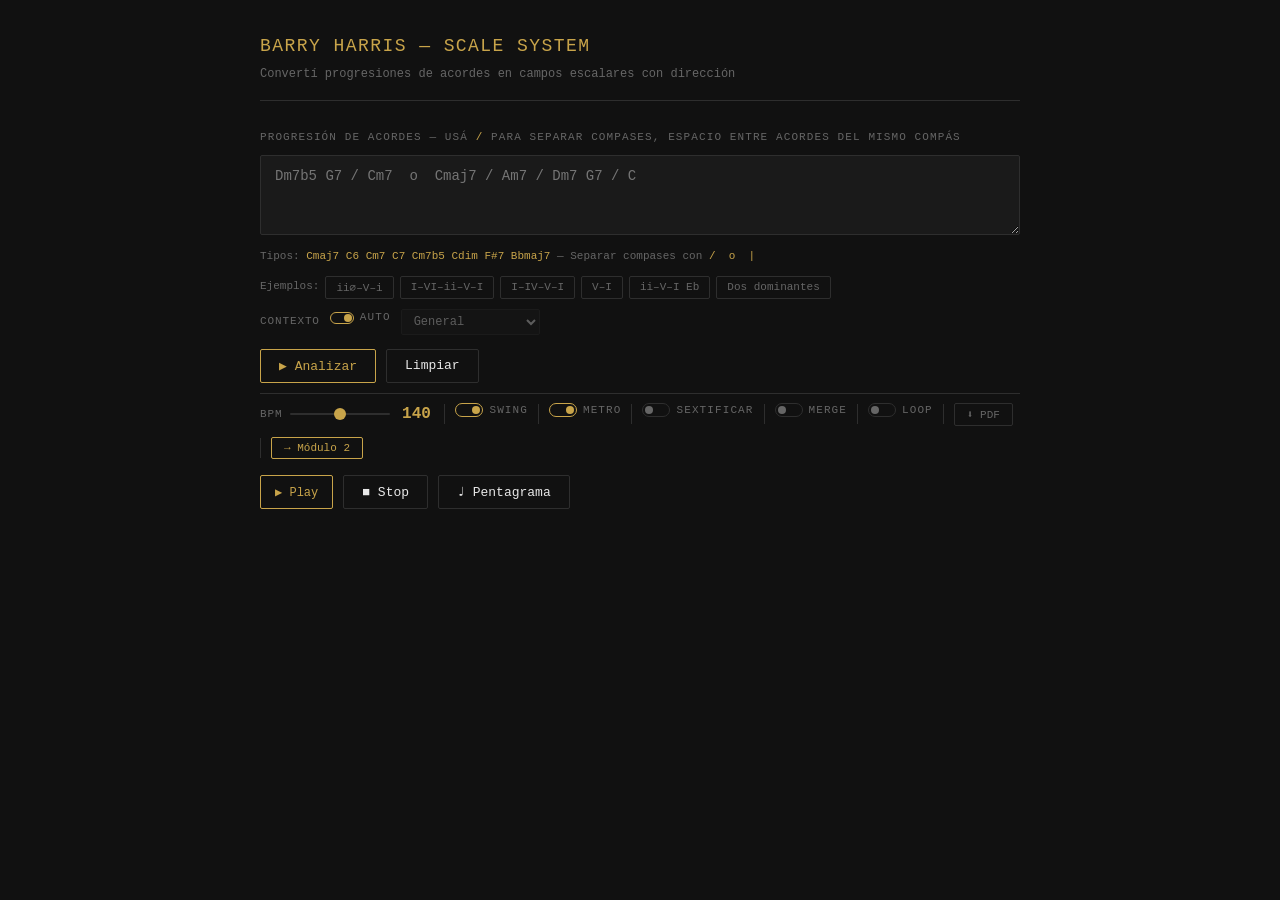
==== barry harris.html @ cb1fe11b "Add files via upload" ====
<!DOCTYPE html>
<html lang="es">
<head>
<meta charset="UTF-8">
<meta name="viewport" content="width=device-width, initial-scale=1.0">
<title>Barry Harris — Scale System</title>
<style>
  * { box-sizing: border-box; margin: 0; padding: 0; }

  :root {
    --bg: #111;
    --surface: #1a1a1a;
    --border: #2e2e2e;
    --text: #e8e8e8;
    --dim: #666;
    --amber: #c8a44a;
    --green: #5a9e6f;
    --red: #c05a5a;
    --blue: #5a7ec0;
    --mono: 'Courier New', monospace;
  }

  body {
    background: var(--bg);
    color: var(--text);
    font-family: var(--mono);
    font-size: 14px;
    line-height: 1.6;
    min-height: 100vh;
    padding: 32px 20px;
  }

  .wrap { max-width: 760px; margin: 0 auto; }

  header {
    border-bottom: 1px solid var(--border);
    padding-bottom: 16px;
    margin-bottom: 28px;
  }

  header h1 {
    font-size: 18px;
    font-weight: normal;
    color: var(--amber);
    letter-spacing: 0.08em;
    text-transform: uppercase;
  }

  header p {
    color: var(--dim);
    font-size: 12px;
    margin-top: 4px;
  }

  .input-area { margin-bottom: 24px; }

  label {
    display: block;
    color: var(--dim);
    font-size: 11px;
    text-transform: uppercase;
    letter-spacing: 0.1em;
    margin-bottom: 8px;
  }

  textarea {
    width: 100%;
    background: var(--surface);
    border: 1px solid var(--border);
    color: var(--text);
    font-family: var(--mono);
    font-size: 14px;
    padding: 12px 14px;
    resize: vertical;
    min-height: 80px;
    outline: none;
    border-radius: 2px;
  }

  textarea:focus { border-color: var(--amber); }

  .hint { color: var(--dim); font-size: 11px; margin-top: 6px; }
  .hint span { color: var(--amber); }

  .btn-row { display: flex; gap: 10px; margin-top: 14px; flex-wrap: wrap; }

  button {
    background: none;
    border: 1px solid var(--border);
    color: var(--text);
    font-family: var(--mono);
    font-size: 13px;
    padding: 8px 18px;
    cursor: pointer;
    border-radius: 2px;
    transition: border-color 0.15s, color 0.15s;
  }

  button:hover { border-color: var(--amber); color: var(--amber); }
  button.primary { border-color: var(--amber); color: var(--amber); }
  button.primary:hover { background: var(--amber); color: #111; }

  .examples {
    display: flex;
    flex-wrap: wrap;
    gap: 6px;
    margin-top: 10px;
  }

  .ex-btn {
    font-size: 11px;
    padding: 4px 10px;
    color: var(--dim);
    border-color: #2e2e2e;
  }

  .ex-btn:hover { color: var(--text); border-color: var(--dim); }

  #output { margin-top: 32px; }

  /* ── condensed output ── */
  .bar-row {
    display: grid;
    grid-template-columns: 28px 1fr auto;
    align-items: start;
    gap: 0 12px;
    padding: 10px 0;
    border-bottom: 1px solid var(--border);
  }
  .bar-row:last-child { border-bottom: none; }

  .bar-num {
    color: var(--dim);
    font-size: 11px;
    padding-top: 2px;
    text-align: right;
  }

  .bar-main {}

  .bar-chord-name {
    font-size: 15px;
    color: var(--amber);
    font-weight: bold;
    line-height: 1.3;
  }

  .bar-meta {
    font-size: 11px;
    color: var(--dim);
    margin-top: 1px;
    display: flex;
    gap: 8px;
    align-items: center;
  }

  .meta-scale { color: var(--green); letter-spacing: 0.04em; }
  .meta-dir-up { color: var(--green); }
  .meta-dir-down { color: var(--red); }
  .meta-dir-split { color: var(--blue); }

  .bar-notes {
    display: flex;
    flex-wrap: wrap;
    align-items: center;
    gap: 0;
    margin-top: 6px;
  }

  .note {
    display: inline-block;
    padding: 3px 7px;
    font-size: 13px;
    color: var(--text);
    border: 1px solid #2a2a2a;
    background: #161616;
    margin: 1px;
    border-radius: 2px;
    transition: background 0.2s;
  }
  .note.active { background: #2a2000; border-color: var(--amber); color: var(--amber); }
  .note.chromatic { color: var(--red); border-color: #3a2020; background: #1e1616; }
  .note.root { color: var(--amber); border-color: #3a2d1a; background: #1e1a10; font-weight: bold; }

  .arrow { color: var(--dim); font-size: 11px; margin: 0 2px; align-self: center; }

  /* play button per bar */
  .btn-play-bar {
    padding: 4px 8px;
    font-size: 11px;
    color: var(--dim);
    border-color: #2e2e2e;
    margin-top: 2px;
  }
  .btn-play-bar:hover { color: var(--amber); border-color: var(--amber); }
  .btn-play-bar.playing { color: var(--amber); border-color: var(--amber); }

  /* audio controls bar */
  .audio-bar {
    display: none;
    align-items: center;
    gap: 14px;
    flex-wrap: wrap;
    margin-top: 20px;
    padding: 10px 14px;
    border: 1px solid var(--border);
    border-radius: 2px;
  }
  .audio-bar.visible { display: flex; }

  .audio-label { color: var(--dim); font-size: 11px; text-transform: uppercase; letter-spacing: 0.08em; }

  .bpm-display { color: var(--amber); font-size: 16px; font-weight: bold; min-width: 36px; text-align: center; }

  input[type=range] {
    -webkit-appearance: none;
    appearance: none;
    width: 100px;
    height: 2px;
    background: var(--border);
    outline: none;
    border-radius: 2px;
  }
  input[type=range]::-webkit-slider-thumb {
    -webkit-appearance: none;
    width: 12px; height: 12px;
    border-radius: 50%;
    background: var(--amber);
    cursor: pointer;
  }

  .swing-toggle {
    display: flex;
    align-items: center;
    gap: 6px;
    cursor: pointer;
    font-size: 11px;
    color: var(--dim);
    user-select: none;
  }
  .swing-toggle input { display: none; }
  .swing-pip {
    width: 28px; height: 14px;
    border: 1px solid var(--border);
    border-radius: 7px;
    position: relative;
    transition: border-color 0.15s;
  }
  .swing-pip::after {
    content: '';
    position: absolute;
    top: 2px; left: 2px;
    width: 8px; height: 8px;
    border-radius: 50%;
    background: var(--dim);
    transition: left 0.15s, background 0.15s;
  }
  .swing-toggle input:checked + .swing-pip { border-color: var(--amber); }
  .swing-toggle input:checked + .swing-pip::after { left: 16px; background: var(--amber); }

  .btn-play-all {
    border-color: var(--amber);
    color: var(--amber);
    padding: 5px 14px;
    font-size: 12px;
  }
  .btn-play-all:hover { background: var(--amber); color: #111; }
  .btn-play-all.playing { background: #2a1800; }

  .error { color: var(--red); font-size: 13px; padding: 10px 0; }
  .empty { color: var(--dim); font-size: 13px; padding: 20px 0; text-align: center; }

  .transpose-area {
    margin-bottom: 24px;
    padding: 14px 16px;
    border: 1px solid var(--border);
    border-radius: 2px;
    display: none;
  }

  .transpose-area.visible { display: block; }

  .transpose-label {
    color: var(--dim);
    font-size: 11px;
    text-transform: uppercase;
    letter-spacing: 0.1em;
    margin-bottom: 12px;
  }

  .transpose-controls {
    display: flex;
    align-items: center;
    gap: 10px;
    flex-wrap: wrap;
  }

  .semitone-display {
    font-size: 20px;
    color: var(--amber);
    min-width: 48px;
    text-align: center;
    font-weight: bold;
  }

  .semitone-label {
    color: var(--dim);
    font-size: 11px;
  }

  .transpose-preview {
    margin-top: 12px;
    color: var(--dim);
    font-size: 12px;
    min-height: 18px;
  }

  .transpose-preview .prog {
    color: var(--text);
  }

  .btn-step {
    padding: 6px 14px;
    font-size: 16px;
  }

  /* ── sticky top controls bar ── */
  .top-controls {
    display: none;
    position: sticky;
    top: 0;
    z-index: 100;
    background: #0e0e0e;
    border-bottom: 1px solid var(--border);
    padding: 8px 0;
    margin-bottom: 20px;
    align-items: center;
    gap: 14px;
    flex-wrap: wrap;
  }
  .top-controls.visible { display: flex; }

  .top-ctl-group {
    display: flex;
    align-items: center;
    gap: 8px;
  }

  .top-divider {
    width: 1px;
    height: 20px;
    background: var(--border);
    flex-shrink: 0;
  }

  /* view toggle */
  .view-toggle {
    display: flex;
    border: 1px solid var(--border);
    border-radius: 2px;
    overflow: hidden;
  }
  .view-btn {
    padding: 4px 12px;
    font-size: 11px;
    border: none;
    border-radius: 0;
    color: var(--dim);
    background: none;
    cursor: pointer;
    letter-spacing: 0.06em;
    text-transform: uppercase;
    transition: background 0.15s, color 0.15s;
  }
  .view-btn:hover { color: var(--text); border-color: transparent; }
  .view-btn.active { background: var(--amber); color: #111; }
  .view-btn + .view-btn { border-left: 1px solid var(--border); }

  /* bar number — prominent */
  .bar-num {
    font-size: 15px;
    font-weight: bold;
    line-height: 1;
    min-width: 36px;
    text-align: center;
    padding-top: 3px;
  }

  .bar-num span {
    display: inline-block;
    background: #000;
    color: var(--text);
    border: 1px solid #444;
    padding: 3px 8px;
    border-radius: 2px;
    font-size: 13px;
    min-width: 28px;
    text-align: center;
  }

  .audio-controls-row {
    display: flex;
    align-items: center;
    gap: 10px;
    flex-wrap: wrap;
    margin-top: 10px;
    padding: 8px 0;
    border-top: 1px solid var(--border);
  }
  .context-row {
    display: flex;
    align-items: center;
    gap: 10px;
    margin-top: 10px;
    flex-wrap: wrap;
  }
  .context-label { color: var(--dim); font-size: 11px; text-transform: uppercase; letter-spacing: 0.08em; }
  .context-auto {
    display: flex;
    align-items: center;
    gap: 6px;
    font-size: 11px;
    color: var(--dim);
    cursor: pointer;
    user-select: none;
  }
  .context-auto input { display: none; }
  .context-pip {
    width: 24px; height: 12px;
    border: 1px solid var(--border);
    border-radius: 6px;
    position: relative;
    transition: border-color 0.15s;
  }
  .context-pip::after {
    content: '';
    position: absolute;
    top: 1px; left: 1px;
    width: 8px; height: 8px;
    border-radius: 50%;
    background: var(--dim);
    transition: left 0.15s, background 0.15s;
  }
  .context-auto input:checked + .context-pip { border-color: var(--amber); }
  .context-auto input:checked + .context-pip::after { left: 13px; background: var(--amber); }

  select.ctx-select {
    background: var(--surface);
    border: 1px solid var(--border);
    color: var(--text);
    font-family: var(--mono);
    font-size: 12px;
    padding: 4px 8px;
    border-radius: 2px;
    outline: none;
    cursor: pointer;
  }
  select.ctx-select:disabled { opacity: 0.35; cursor: default; }

  .ctx-detected {
    font-size: 11px;
    color: var(--amber);
    font-style: italic;
  }
  .ctx-detected.badge {
    font-style: normal;
    background: transparent;
    color: var(--red);
    border: 1px solid var(--red);
    border-radius: 2px;
    padding: 2px 7px;
    font-size: 10px;
    text-transform: uppercase;
    letter-spacing: 0.08em;
  }

  /* passing-tag already defined */

  /* full view extra info */
  .bar-full-info {
    display: none;
    font-size: 11px;
    color: var(--dim);
    margin-top: 4px;
    padding-top: 4px;
    border-top: 1px solid #222;
    line-height: 1.7;
  }
  .full-view .bar-full-info { display: block; }
  .full-view .bar-row { padding: 14px 0; }

  @media (max-width: 480px) {
    body { font-size: 13px; padding: 20px 14px; }
    .bar-chord-name { font-size: 14px; }
    .bar-num { font-size: 18px; }
  }

/* ── PLAY MODE ── */
body.is-playing .view-toggle,
body.is-playing .hint,
body.is-playing .examples,
body.is-playing .context-row,
body.is-playing #transpose-area,
body.is-playing .textarea-row {
  display: none !important;
}
body.is-playing .top-controls {
  padding: 6px 14px;
}
body.is-playing #output {
  margin-top: 0;
}
</style>
</head>
<body>
<div class="wrap">

  <!-- Sticky top controls: view toggle only — hidden until first analysis -->
  <div class="top-controls" id="top-controls">
    <div class="view-toggle">
      <button class="view-btn active" id="btn-condensed" onclick="setView('condensed')">Condensado</button>
      <button class="view-btn" id="btn-full" onclick="setView('full')">Completo</button>
    </div>
  </div>

  <header>
    <h1>Barry Harris — Scale System</h1>
    <p>Convertí progresiones de acordes en campos escalares con dirección</p>
  </header>

  <div class="input-area">
    <label>Progresión de acordes — usá <span style="color:var(--amber)">/</span> para separar compases, espacio entre acordes del mismo compás</label>
    <div class="textarea-row"><textarea id="input" placeholder="Dm7b5 G7 / Cm7  o  Cmaj7 / Am7 / Dm7 G7 / C" spellcheck="false"></textarea>
    <div class="hint">
      Tipos: <span>Cmaj7 C6 Cm7 C7 Cm7b5 Cdim F#7 Bbmaj7</span> — Separar compases con <span>/ &nbsp;o&nbsp; |</span>
    </div>
    <div class="examples">
      <span style="color:var(--dim);font-size:11px;align-self:center;">Ejemplos:</span>
      <button class="ex-btn" onclick="loadEx('Dm7b5 G7 / Cm7')">ii∅–V–i</button>
      <button class="ex-btn" onclick="loadEx('Cmaj7 / Am7 / Dm7 G7 / C')">I–VI–ii–V–I</button>
      <button class="ex-btn" onclick="loadEx('Cmaj7 / Fmaj7 / G7 / Cmaj7')">I–IV–V–I</button>
      <button class="ex-btn" onclick="loadEx('G7 / Cmaj7')">V–I</button>
      <button class="ex-btn" onclick="loadEx('Fmaj7 / Fm7 Bb7 / Ebmaj7')">ii–V–I Eb</button>
      <button class="ex-btn" onclick="loadEx('G7 / C7 / F7 / Bb7')">Dos dominantes</button>
    </div>
    <div class="context-row">
      <span class="context-label">Contexto</span>
      <label class="context-auto">
        <input type="checkbox" id="ctx-auto" checked onchange="toggleCtxAuto()">
        <span class="context-pip"></span>
        Auto
      </label>
      <select class="ctx-select" id="ctx-select" disabled onchange="analyze()">
        <option value="general">General</option>
        <option value="blues">Blues</option>
        <option value="jazzblues">Jazz Blues</option>
        <option value="bluesmenor">Blues Menor</option>
        <option value="rhythmchanges">Rhythm Changes</option>
      </select>
      <span class="ctx-detected" id="ctx-detected"></span>
    </div>
    <div class="btn-row">
      <button class="primary" onclick="analyze()">▶ Analizar</button>
      <button onclick="clearAll()">Limpiar</button>
      <button id="btn-transpose" onclick="toggleTranspose()" style="display:none;">⇅ Transportar</button>
    </div>

    <!-- Audio & playback controls -->
    <div class="audio-controls-row">
      <div class="top-ctl-group">
        <span class="audio-label">BPM</span>
        <input type="range" id="bpm-slider" min="40" max="240" value="140" oninput="updateBpm(this.value)">
        <span class="bpm-display" id="bpm-display">140</span>
      </div>
      <div class="top-divider"></div>
      <label class="swing-toggle" title="Swing / Recto">
        <input type="checkbox" id="swing-chk" checked>
        <span class="swing-pip"></span>
        <span id="swing-label">Swing</span>
      </label>
      <div class="top-divider"></div>
      <label class="swing-toggle" title="Metrónomo">
        <input type="checkbox" id="metro-chk" checked>
        <span class="swing-pip"></span>
        <span>Metro</span>
      </label>
      <div class="top-divider"></div>
      <label class="swing-toggle" title="Sextificar Imaj7">
        <input type="checkbox" id="sextify-chk">
        <span class="swing-pip"></span>
        <span>Sextificar</span>
      </label>
      <div class="top-divider"></div>
      <label class="swing-toggle" title="Merge Scales">
        <input type="checkbox" id="merge-chk">
        <span class="swing-pip"></span>
        <span>Merge</span>
      </label>
      <div class="top-divider"></div>
      <label class="swing-toggle" title="Repetir en loop">
        <input type="checkbox" id="loop-chk">
        <span class="swing-pip"></span>
        <span>Loop</span>
      </label>
      <div class="top-divider"></div>
      <button onclick="exportPDF()" style="font-size:11px;padding:4px 12px;color:var(--dim);border-color:var(--border);">⬇ PDF</button>
      <div class="top-divider"></div>
      <button onclick="openModule2()" style="font-size:11px;padding:4px 12px;color:var(--amber);border-color:var(--amber);">→ Módulo 2</button>
    </div>

    <!-- Play/Stop controls -->
    <div class="btn-row" style="margin-top:8px;">
      <button class="btn-play-all primary" id="btn-play-all" onclick="playAll()">▶ Play</button>
      <button onclick="stopAll()" style="font-size:13px;padding:8px 18px;">■ Stop</button>
      <button onclick="showPentagrama()" style="font-size:13px;padding:8px 18px;">♩ Pentagrama</button>
    </div>
  </div>

  <div class="transpose-area" id="transpose-area">
    <div class="transpose-label">Transportar progresión</div>
    <div class="transpose-controls">
      <button class="btn-step" onclick="stepTranspose(-1)">−</button>
      <div>
        <div class="semitone-display" id="semitone-val">0</div>
        <div class="semitone-label" style="text-align:center">semitonos</div>
      </div>
      <button class="btn-step" onclick="stepTranspose(+1)">+</button>
      <div style="margin-left:8px;">
        <div class="semitone-label">Destino</div>
        <select id="target-key" onchange="setTargetKey(this.value)"
          style="background:var(--surface);border:1px solid var(--border);color:var(--text);font-family:var(--mono);font-size:13px;padding:6px 10px;border-radius:2px;outline:none;cursor:pointer;">
          <option value="">— tono —</option>
          <option>C</option><option>Db</option><option>D</option><option>Eb</option>
          <option>E</option><option>F</option><option>F#</option><option>G</option>
          <option>Ab</option><option>A</option><option>Bb</option><option>B</option>
        </select>
      </div>
      <button class="primary" onclick="applyTranspose()" style="margin-left:8px;">Aplicar y analizar</button>
    </div>
    <div class="transpose-preview" id="transpose-preview"></div>
  </div>

  <div id="output"></div>

</div>

<script>
window.onerror = function(msg, src, line, col, err) {
  document.body.insertAdjacentHTML('afterbegin',
    '<div style="background:#c00;color:#fff;padding:12px;font-family:monospace;font-size:13px;position:fixed;top:0;left:0;right:0;z-index:9999">' +
    '⚠ ' + msg + ' — línea ' + line + (err ? '<br>' + err.stack : '') + '</div>');
};
</script>

<script>
const NOTES_SHARP = ['C','C#','D','D#','E','F','F#','G','G#','A','A#','B'];
const NOTES_FLAT  = ['C','Db','D','Eb','E','F','Gb','G','Ab','A','Bb','B'];
const ENHARMONICS = {
  'Db':'C#','Eb':'D#','Fb':'E','Gb':'F#','Ab':'G#','Bb':'A#','Cb':'B',
  'E#':'F','B#':'C'
};

let useFlats = false;

// ─── CONTEXT ──────────────────────────────────────────────────────────────────

// context: 'general' | 'blues' | 'jazzblues' | 'bluesmenor' | 'rhythmchanges'
let currentContext = 'general';

function toggleCtxAuto() {
  const chk = document.getElementById('ctx-auto');
  const sel = document.getElementById('ctx-select');
  sel.disabled = chk.checked;
  if (!chk.checked) document.getElementById('ctx-detected').textContent = '';
}

// Auto-detect context from parsed bars
// Returns one of the context strings
function detectContext(bars) {
  const allChords = bars.flatMap(b => b.chords);
  const n = allChords.length;
  if (!n) return 'general';

  const domCount  = allChords.filter(c => c.type === 'dominant').length;
  const minorCount= allChords.filter(c => c.type === 'minor').length;
  const majorCount= allChords.filter(c => c.type === 'major' || c.type === 'major6').length;
  const halfDimCount = allChords.filter(c => c.type === 'halfDim').length;
  const domRatio  = domCount / n;

  // Rhythm Changes: many major/dom, typically 8-32 bars, strong I-VI-ii-V pattern
  // Signature: first chord major, high major+dom mix, no half-dim
  if (majorCount >= 1 && domRatio >= 0.4 && halfDimCount === 0 && n >= 6) {
    // Check for classic I-VI-ii-V turnaround in first 4 chords
    const first4 = allChords.slice(0, 4);
    if (first4.length === 4) {
      const types = first4.map(c => c.type);
      if ((types[0] === 'major' || types[0] === 'major6') &&
          (types[1] === 'minor' || types[1] === 'dominant') &&
          types[2] === 'minor' && types[3] === 'dominant') {
        return 'rhythmchanges';
      }
    }
  }

  // Blues Menor: minor tonic, mix of minor + dominant, possible half-dim
  if (minorCount >= 1 && domCount >= 1 && majorCount === 0) {
    if (halfDimCount > 0 || minorCount > domCount) return 'bluesmenor';
  }

  // Blues: predominantly dominant (>= 60%), few or no minor/major
  if (domRatio >= 0.6 && minorCount <= 1) {
    // Jazz Blues: has some ii-V movement (minor chords present)
    if (minorCount >= 1) return 'jazzblues';
    return 'blues';
  }

  // Jazz Blues: dominant + minor mix with some major
  if (domRatio >= 0.3 && minorCount >= 1 && majorCount >= 1) return 'jazzblues';

  return 'general';
}

// Should we apply sixthDim for this chord given the current context?
// - Toggle "Sextificar" must be ON, OR chord is explicitly major6 (C6, Cmaj6)
// - Blues menor: sextify only im (tonic minor)
// - Blues/jazzblues/rhythmchanges: never sextify
function allowSixthDim(c, isFirstBar, isTonicMinor) {
  const sextifyOn = document.getElementById('sextify-chk') 
    ? document.getElementById('sextify-chk').checked 
    : false;
  const isExplicit6 = c.type === 'major6'; // user wrote C6 or Cmaj6

  // Blues menor: sextify only im
  if (currentContext === 'bluesmenor') return isTonicMinor && (sextifyOn || isExplicit6);
  // Blues/rhythmchanges: never
  if (currentContext !== 'general') return false;
  // General: only if toggle ON or explicit 6th chord
  return sextifyOn || isExplicit6;
}

// ─── RHYTHM CHANGES ───────────────────────────────────────────────────────────

// Global tonic for rhythm changes (set during analyze())
let rcTonicIdx = -1;
let rcTonicFlat = true;
let progressionFirstChordIdx = -1; // index of first chord of whole progression

// Find the tonic: first maj7/major6 chord in the progression
function findRCTonic(bars) {
  for (const bar of bars) {
    for (const c of bar.chords) {
      if (c.type === 'major' || c.type === 'major6') {
        return { idx: c.idx, flat: c.rootIsFlat, root: c.root };
      }
    }
  }
  // Fallback: first chord whatever it is
  const first = bars[0] && bars[0].chords[0];
  return first ? { idx: first.idx, flat: first.rootIsFlat, root: first.root } : null;
}

// Detect if a bar matches the chromatic pattern of RC compases 5-6
// Ascending:  I → III → IV → #IV → (I/5)  e.g. Bb D Eb E Bb
// Descending: I → bVII → VI → bVI → (#V)  e.g. Bb Ab G Gb F#
function detectRCChromBar(bar, tonicIdx) {
  let chords = bar.chords;
  if (chords.length < 2) return null;

  // Strip last chord if it's tonic (I or I/5 endings like Bb or Bb/F)
  const lastIntv = ((chords[chords.length-1].idx - tonicIdx) + 12) % 12;
  if (chords.length > 2 && (lastIntv === 0 || lastIntv === 7)) {
    chords = chords.slice(0, -1);
  }

  const roots = chords.map(c => ((c.idx - tonicIdx) + 12) % 12);

  // Descending: bVII(10), VI(9), bVI(8) present, steps downward 1-2 semitones
  const hasDescChrom = roots.some(r => r === 10 || r === 9 || r === 8);
  if (hasDescChrom) {
    let ok = true;
    for (let i = 1; i < chords.length; i++) {
      const step = ((chords[i-1].idx - chords[i].idx) + 12) % 12;
      if (step > 2) { ok = false; break; }
    }
    if (ok) return 'rc-chrom-desc';
  }

  // Ascending: starts on I (interval 0), includes III(4) IV(5) #IV(6)
  const startsOnTonic = roots[0] === 0;
  const hasAscChrom = roots.some(r => r === 4 || r === 5 || r === 6);
  if (startsOnTonic && hasAscChrom) {
    let ok = true;
    for (let i = 2; i < chords.length; i++) {
      const step = ((chords[i].idx - chords[i-1].idx) + 12) % 12;
      const stepDown = ((chords[i-1].idx - chords[i].idx) + 12) % 12;
      if (Math.min(step, stepDown) > 2) { ok = false; break; }
    }
    if (ok) return 'rc-chrom-asc';
  }

  return null;
}

// Detect if a bar is part of the RC bridge:
// Bridge bars have exactly ONE dominant chord per bar (repeated 2 bars each)
// roots follow cycle-of-fifths: III7 / VI7 / II7 / V7
// Must be single-chord bar to distinguish from Parte A ii-V pairs
function isRCBridgeBar(bar, tonicIdx) {
  const chords = bar.chords;
  // Bridge = single dominant chord only
  if (chords.length === 1 && chords[0].type === 'dominant') {
    const bridgeIntervals = new Set([4, 9, 2, 7]);
    const intv = ((chords[0].idx - tonicIdx) + 12) % 12;
    if (bridgeIntervals.has(intv)) return true;
  }
  return false;
}

// Build result for a RC chromatic bar (c5-6 type)
// Always: I mixo ascending + IV mixo ascending
function buildRCChromResult(bar, tonicIdx, tonicFlat, chromType) {
  // I mixo = mixolydian of tonic
  // IV mixo = mixolydian of tonic + 5 semitones
  const ivIdx = (tonicIdx + 5) % 12;
  const tonicNote = noteInContext(tonicIdx, tonicFlat);
  const ivNote = noteInContext(ivIdx, tonicFlat);

  const chordNames = bar.chords.map(c => c.raw).join(' ');
  const dirLabel = chromType === 'rc-chrom-desc' ? 'descendente' : 'ascendente';

  return [
    {
      original: chordNames,
      scaleName: `${tonicNote} Mixolidia (RC c.5-6 ${dirLabel})`,
      scaleNotes: mixolydianScale(tonicIdx, tonicFlat),
      scaleType: '7',
      chordRoot: tonicNote,
      chordIdx: tonicIdx,
      chromatic: false,
      unifiedRelation: 'rc-chrom',
      unifiedLabel: `RC c.5-6 ${dirLabel} → ${tonicNote} Mixo + ${ivNote} Mixo`
    },
    {
      original: `(${ivNote} Mixo)`,
      scaleName: `${ivNote} Mixolidia (RC c.5-6 ${dirLabel})`,
      scaleNotes: mixolydianScale(ivIdx, tonicFlat),
      scaleType: '7',
      chordRoot: ivNote,
      chordIdx: ivIdx,
      chromatic: false,
      unifiedRelation: 'rc-chrom',
      unifiedLabel: `RC c.5-6 → ${ivNote} Mixo`
    }
  ];
}

// Build result for c6 single tonic chord — IV mixo only
function buildRCC6Result(bar, tonicIdx, tonicFlat) {
  const ivIdx = (tonicIdx + 5) % 12;
  const ivNote = noteForRoot(ivIdx, ivIdx);
  return [{
    original: bar.chords[0].raw,
    scaleName: `${ivNote} Mixolidia (RC c.6)`,
    scaleNotes: mixolydianScale(ivIdx, tonicFlat),
    scaleType: '7',
    chordRoot: ivNote,
    chordIdx: ivIdx,
    chromatic: false,
    unifiedRelation: 'rc-c6',
    unifiedLabel: `RC c.6 → ${ivNote} Mixo`
  }];
}
function buildRCbVIResult(chord, tonicIdx, tonicFlat) {
  const tonicNote = noteInContext(tonicIdx, tonicFlat);
  return {
    original: `${chord.raw}`,
    scaleName: `${tonicNote} Mixolidia (bVI sub → I mixo)`,
    scaleNotes: mixolydianScale(tonicIdx, tonicFlat),
    scaleType: '7',
    chordRoot: tonicNote,
    chordIdx: tonicIdx,
    chromatic: false,
    unifiedRelation: 'rc-bVI',
    unifiedLabel: `bVI7 sub → ${tonicNote} Mixo`
  };
}

function noteToIdx(n) {
  if (NOTES_FLAT.includes(n) && n.includes('b')) useFlats = true;
  const norm = ENHARMONICS[n] || n;
  return NOTES_SHARP.indexOf(norm);
}

function idxToNote(i, forceFlat) {
  const idx = ((i % 12) + 12) % 12;
  return (forceFlat !== undefined ? forceFlat : useFlats)
    ? NOTES_FLAT[idx] : NOTES_SHARP[idx];
}

function noteInContext(i, scaleRootOrFlat) {
  const idx = ((i % 12) + 12) % 12;
  // If called with a number, treat as scale root index for CoF notation
  // If called with boolean (legacy), use flat/sharp directly
  if (typeof scaleRootOrFlat === 'number') {
    return noteForRoot(idx, scaleRootOrFlat);
  }
  // Legacy boolean usage: false = sharp, true/undefined = flat
  const useFlat = scaleRootOrFlat !== false;
  return useFlat ? NOTES_FLAT[idx] : NOTES_SHARP[idx];
}

// ─── INPUT SANITIZER ──────────────────────────────────────────────────────────

function sanitizeProgression(raw) {
  return raw
    // Normalize symbols
    .replace(/△|Δ/g, 'maj7')
    .replace(/ø/g, 'm7b5')
    .replace(/°/g, 'dim')
    // Fix common typos
    .replace(/dism\b/gi, 'dim')
    .replace(/diim\b/gi, 'dim')
    // Convert minus sign as minor suffix: C-6 → Cm6, G-7b5 → Gm7b5
    // Must come before other processing
    .replace(/([A-G][b#]?)-(\w)/g, '$1m$2')
    // Split into lines to process each
    .split('\n')
    .map(line => {
      // Remove lines that are clearly titles/headers (no chord pattern)
      // A chord starts with A-G optionally followed by b or #
      // If line has no chord pattern at all, drop it
      const hasChord = /[A-G][b#]?/.test(line) || /^\s*%+\s*$/.test(line);
      if (!hasChord) return '';

      // Remove common non-chord text: parenthetical labels, colons, digits-only tokens
      // Remove things like "Forma A", "(16 compases):", "Parte", "Bridge", etc.
      // Strategy: extract only tokens that look like chords or separators
      return line
        // Replace | with /
        .replace(/\|/g, '/')
        // Remove em/en dash
        .replace(/[–—]/g, '/')
        // Remove anything in parens that doesn't look like a chord quality
        .replace(/\([^)]*\)/g, (m) => /[A-G]/.test(m) ? m : '')
        // Remove colon and text before first chord on a line (headers like "Forma A:")
        .replace(/^[^A-G\/|]+/, '')
        // Keep only chord-like tokens and separators
        .split('/')
        .map(bar => bar.trim()
          .split(/\s+/)
          .filter(tok => {
            if (tok === '%' || tok === '%%') return true; // repeat symbol
            if (!/^[A-G][b#]?/.test(tok)) return false;
            // Single letter (A, B, C...) only valid if it's all uppercase or followed by quality
            if (tok.length === 1) return false; // bare single note = probably part of word
            if (tok.length === 2 && /^[A-G][b#]$/.test(tok)) return true; // Ab, F#, etc.
            if (tok.length > 2) {
              return /^[A-G][b#]?(maj|min|m|dim|aug|sus|add|\d|b|\+|ø|°|△|#)/.test(tok);
            }
            return true;
          })
          .join(' ')
        )
        .filter(bar => bar.length > 0)
        .join(' / ');
    })
    .filter(line => line.length > 0)
    .join(' / ')
    // Collapse multiple slashes and spaces
    .replace(/\s*\/\s*/g, ' / ')
    .replace(/\s+/g, ' ')
    .replace(/(\/ )+/g, '/ ')
    .trim();
}

function sanitizeAndShow() {
  const input = document.getElementById('input');
  const original = input.value;
  const cleaned = sanitizeProgression(original);
  if (cleaned !== original) {
    input.value = cleaned;
    // Brief visual flash to indicate cleaning
    input.style.borderColor = 'var(--green)';
    setTimeout(() => { input.style.borderColor = ''; }, 600);
  }
}

// For each root (semitone index), whether its scale uses flats or sharps
// Based on standard key signatures (circle of fifths)
const KEY_USES_FLAT = {
  0: false, // C major  (no accidentals)
  1: true,  // Db (5 flats)
  2: false, // D  (2 sharps)
  3: true,  // Eb (3 flats)
  4: false, // E  (4 sharps)
  5: true,  // F  (1 flat)
  6: true,  // Gb (6 flats) — prefer Gb over F#
  7: false, // G  (1 sharp)
  8: true,  // Ab (4 flats)
  9: false, // A  (3 sharps)
  10: true, // Bb (2 flats)
  11: false // B  (5 sharps)
};

// Mixolydian parent keys (one 4th up) — explicit to handle edge cases
// C mixo → F (flat), G mixo → C, D mixo → G, A mixo → D, E mixo → A
// B mixo → E, F# mixo → B (sharp), Db mixo → Gb (flat), Ab mixo → Db (flat)
// Eb mixo → Ab (flat), Bb mixo → Eb (flat), F mixo → Bb (flat)
const MIXO_PARENT_USES_FLAT = {
  0: true,  // C mixo → F (flat)
  1: true,  // Db mixo → Gb (flat)
  2: false, // D mixo → G (sharp)
  3: true,  // Eb mixo → Ab (flat)
  4: false, // E mixo → A (sharp)
  5: true,  // F mixo → Bb (flat)
  6: true,  // Gb mixo → Cb/B → use flat
  7: false, // G mixo → C (neutral → sharp)
  8: true,  // Ab mixo → Db (flat)
  9: false, // A mixo → D (sharp)
  10: true, // Bb mixo → Eb (flat)
  11: false // B mixo → E (sharp)
};

// Return the correct note name for semitone idx given the root of the scale
function noteForRoot(semitoneIdx, scaleRootIdx) {
  const idx = ((semitoneIdx % 12) + 12) % 12;
  const useFlatForScale = KEY_USES_FLAT[((scaleRootIdx % 12) + 12) % 12];
  return useFlatForScale ? NOTES_FLAT[idx] : NOTES_SHARP[idx];
}

// Build a scale using correct notation for the given root
function scaleWithNotation(steps, rootIdx) {
  return steps.map(s => noteForRoot(rootIdx + s, rootIdx));
}

function majorScale(root, flat) {
  return [0,2,4,5,7,9,11].map(s => noteForRoot(root + s, root));
}

// Special enharmonic overrides for extreme flat keys in mixolydian
const MIXO_ENHARMONIC_OVERRIDE = {
  1:  { 11: 'Cb' },        // Db mixo: B → Cb
  6:  { 11: 'Cb', 4: 'Fb' } // Gb mixo: B → Cb, E → Fb
};

function mixolydianScale(root, flat) {
  const rootNorm = ((root % 12) + 12) % 12;
  const useFlat = MIXO_PARENT_USES_FLAT[rootNorm];
  const overrides = MIXO_ENHARMONIC_OVERRIDE[rootNorm] || {};
  return [0,2,4,5,7,9,10].map(s => {
    const idx = ((root + s) % 12 + 12) % 12;
    if (overrides[idx]) return overrides[idx];
    return useFlat ? NOTES_FLAT[idx] : NOTES_SHARP[idx];
  });
}

// 6th-diminished: major variant = [0,2,4,5,7,8,9,11], minor = [0,2,3,5,7,8,9,11]
function sixthDimScale(root, isMinor, flat) {
  const steps = isMinor ? [0,2,3,5,7,8,9,11] : [0,2,4,5,7,8,9,11];
  const rootNorm = ((root % 12) + 12) % 12;
  // For minor: key signature based on relative major (root+3)
  // but for flat minor keys (Dbm, Abm, Ebm, Bbm, Fm, Cm, Gm) force flat
  // Simple rule: if root itself is a flat key, use flats for minor too
  let useFlat;
  if (isMinor) {
    // Minor keys that use flats: Am, Dm, Em use sharps; Cm, Gm, Dm borderline
    // Best approach: use relative major's key sig, but also check root
    const relMajIdx = (rootNorm + 3) % 12;
    useFlat = KEY_USES_FLAT[relMajIdx] || KEY_USES_FLAT[rootNorm];
  } else {
    useFlat = KEY_USES_FLAT[rootNorm];
  }
  return steps.map(s => {
    const idx = ((root + s) % 12 + 12) % 12;
    if (isMinor && s === 11) return NOTES_SHARP[idx];
    return useFlat ? NOTES_FLAT[idx] : NOTES_SHARP[idx];
  });
}

// m7b5: mixolydian 2 tonos (4 semitonos) abajo → descendente b7→#1, sin la 1 natural
// 7 notas: b7 b6 b5 b4 b3 b2 #1
function halfDimScale(root, flat) {
  const mixRoot = ((root - 4) % 12 + 12) % 12;
  // b7=10, b6=9, b5=7, b4=5, b3=4, b2=2, #1=1 (skip 0 = natural root)
  const descSteps = [10, 9, 7, 5, 4, 2, 1];
  return { notes: descSteps.map(s => noteForRoot(mixRoot + s, mixRoot)), mixRoot };
}

// ─── CHORD PARSER ─────────────────────────────────────────────────────────────

function parseChord(raw) {
  raw = raw.trim();
  if (!raw) return null;
  const match = raw.match(/^([A-G][b#]?)(.*)/);
  if (!match) return null;
  const rootRaw = match[1];
  const quality = match[2].trim();
  const rootIsFlat = !rootRaw.includes('#');
  const norm = ENHARMONICS[rootRaw] || rootRaw;
  const idx = NOTES_SHARP.indexOf(norm);
  if (idx === -1) return null;

  const q = quality.toLowerCase().replace(/\s/g,'');
  let type = '';
  if (q.includes('m7b5') || q.includes('ø') || q.includes('halfdim') || q.includes('m7♭5')) {
    type = 'halfDim';
  } else if (q.includes('dim') && !q.includes('maj')) {
    type = 'dim';
  } else if (q === '' || q === 'maj' || q.includes('maj7') || q.includes('△')) {
    type = 'major';
  } else if (q === '6' || (q.includes('6') && !q.startsWith('m') && !q.startsWith('min'))) {
    type = 'major6';
  } else if ((q.startsWith('m') || q.startsWith('min')) && !q.includes('maj')) {
    type = 'minor';
  } else if (q === '7' || q.includes('dom') || (q.includes('7') && !q.includes('maj') && !q.startsWith('m'))) {
    type = 'dominant';
  } else {
    type = 'major';
  }

  return { raw, root: rootRaw, rootIsFlat, idx, quality, type };
}

// ─── HARMONIC RELATIONSHIP DETECTION ──────────────────────────────────────────

// Returns true if note index is diatonic to major scale of rootIdx
function isDiatonic(noteIdx, rootIdx) {
  const steps = [0,2,4,5,7,9,11];
  const interval = ((noteIdx - rootIdx) + 12) % 12;
  return steps.includes(interval);
}

// Detect relationship between two consecutive chords
// Returns: 'ii-V' | 'V-I' | 'I-VI' | 'I-IV' | 'two-dominants' | 'unrelated'
function detectRelationship(a, b) {
  const intv = ((b.idx - a.idx) + 12) % 12;

  // ii–V: minor → dominant, intervalo de 5ta justa (7 semit) o 4ta (5 semit)
  if (a.type === 'minor' && b.type === 'dominant') {
    if (intv === 5 || intv === 7) return 'ii-V';
  }

  // V–I: dominant resuelve una 4ta arriba (intv=5) o una 5ta abajo (intv=7)
  if (a.type === 'dominant' && (b.type === 'major' || b.type === 'major6' || b.type === 'minor')) {
    if (intv === 5 || intv === 7) return 'V-I';
  }

  // I–VI: major → minor, ambas raíces diatónicas entre sí, VI menor = 9 semitonos arriba del I
  if ((a.type === 'major' || a.type === 'major6') && b.type === 'minor') {
    if (intv === 9 && isDiatonic(b.idx, a.idx)) return 'I-VI';
  }

  // I–IV: major → major, raíz de IV diatónica al I, intervalo de 5 semitonos
  if ((a.type === 'major' || a.type === 'major6') && (b.type === 'major' || b.type === 'major6')) {
    if (intv === 5 && isDiatonic(b.idx, a.idx)) return 'I-IV';
  }

  // Dos dominantes (cualquier intervalo)
  if (a.type === 'dominant' && b.type === 'dominant') return 'two-dominants';

  return 'unrelated';
}

// 4 notas: grados 1,2,3,5 de una escala de 7 notas
function fourNoteField(scaleNotes, rootNote) {
  // scaleNotes ya rotados desde la raíz
  // indices 0=1, 1=2, 2=3, 4=5
  return [scaleNotes[0], scaleNotes[1], scaleNotes[2], scaleNotes[4]].filter(Boolean);
}

// 2 notas: grados 1 y 3 del acorde
function twoNoteField(chord, flat) {
  // 1 y 3 del acorde: para mayor = 0,4; para menor = 0,3; para dominant = 0,4
  const isMinor = chord.type === 'minor';
  const third = isMinor ? 3 : 4;
  return [noteInContext(chord.idx, flat), noteInContext(chord.idx + third, flat)];
}

// ─── PASSING CHORD DETECTION ─────────────────────────────────────────────────

// Returns true if b is a passing/optional chord relative to a (and optionally nextChord)
// Three conditions:
// 1. Chromatic root movement: b's root is 1 semitone from a's root OR from nextChord's root
// 2. Same functional type: both same broad category (both major-ish, both minor-ish, both dominant)
// 3. Turnaround I–VI: a is major, b's root is 9 semitones up (VI), regardless of b's quality
//    (covers Am7, A7, Abmaj7, etc. — the altered VI common in jazz turnarounds)
function isPassingChord(a, b, nextChord) {
  const intv = ((b.idx - a.idx) + 12) % 12;
  const intvDown = ((a.idx - b.idx) + 12) % 12;
  const chromFromA = intv === 1 || intvDown === 1;

  let chromFromNext = false;
  if (nextChord) {
    const toNext = ((nextChord.idx - b.idx) + 12) % 12;
    const toNextDown = ((b.idx - nextChord.idx) + 12) % 12;
    chromFromNext = toNext === 1 || toNextDown === 1;
  }

  // Condition 1: chromatic movement from a or toward next
  if (chromFromA || chromFromNext) return true;

  // Condition 2: same functional type (no functional contrast)
  const majorTypes = new Set(['major', 'major6']);
  const minorTypes = new Set(['minor']);
  const domTypes   = new Set(['dominant']);
  const bothDom = domTypes.has(a.type) && domTypes.has(b.type);
  if (bothDom) {
    const bToA = ((a.idx - b.idx) + 12) % 12; // b is V of a if bToA === 5 or 7
    const bIsVofA = bToA === 5 || bToA === 7;
    if (bIsVofA) return true; // b is V of a → treat as passing, use a's scale
    // Otherwise: check if it resolves to first chord (handled as last-bar special case)
    return true; // two dominants without clear relation → passing
  }
  const sameFamily =
    (majorTypes.has(a.type) && majorTypes.has(b.type)) ||
    (minorTypes.has(a.type) && minorTypes.has(b.type));
  if (sameFamily) return true;

  // Condition 3: turnaround I–VI (jazz clásico)
  // a es acorde mayor O dominante (tónica de rhythm changes), b está a 9 semitonos (VI)
  // cualquier calidad del VI: Am7, A7, Ab7, etc.
  const tonicTypes = new Set(['major', 'major6', 'dominant']);
  if (tonicTypes.has(a.type) && intv === 9) return true;

  return false;
}

function analyzeBar(chords, barIdx, totalBars, nextBarFirstChord) {
  // Each chord: { raw, root, rootIsFlat, idx, quality, type, barIdx, chordsInBar, posInBar }
  const n = chords.length;
  const fl = chords[0].rootIsFlat;
  const isFirstBar = (barIdx === 0);

  // ── Dominant → #dim cross-bar detection ──
  if (n === 1 && chords[0].type === 'dominant' && nextBarFirstChord &&
      nextBarFirstChord.type === 'dim') {
    const intv = ((nextBarFirstChord.idx - chords[0].idx) + 12) % 12;
    if (intv === 1) {
      const c = chords[0];
      const b7idx = ((c.idx + 10) % 12 + 12) % 12;
      const sharpOneIdx = ((c.idx + 1) % 12 + 12) % 12;
      const descSteps = [10, 9, 7, 5, 4, 2, 1];
      const scaleNotes = descSteps.map(s => noteForRoot(c.idx + s, b7idx));
      const domRoot = noteForRoot(c.idx, c.idx);
      return [{
        original: c.raw,
        scaleName: `${noteForRoot(b7idx, b7idx)}→${noteForRoot(sharpOneIdx, sharpOneIdx)} (b7→#1)`,
        scaleNotes,
        scaleType: 'halfdim',
        chordRoot: domRoot,
        chordIdx: c.idx,
        displayNotes: scaleNotes,
        chromatic: true,
        unifiedRelation: 'dom-sharpdim',
        unifiedLabel: `Dom→#dim: b7→#1 descendente`
      }];
    }
  }

  // ── If this is a single dim and previous was dominant #1 below → reference only ──
  if (n === 1 && chords[0].type === 'dim' && barIdx > 0) {
    // We don't have access to previous bar here — handled in allResults loop
  }

  // ── Rhythm Changes special handling ──
  if (currentContext === 'rhythmchanges' && rcTonicIdx !== -1) {
    // bVI7 substitution (single dominant chord at bVI interval)
    if (n === 1 && chords[0].type === 'dominant') {
      const intv = ((chords[0].idx - rcTonicIdx) + 12) % 12;
      if (intv === 6) return [buildRCbVIResult(chords[0], rcTonicIdx, rcTonicFlat)];
    }

    // Bridge bar: single or double dominant on III/VI/II/V
    if (isRCBridgeBar({ chords }, rcTonicIdx)) {
      return chords.map(c => ({
        original: c.raw,
        scaleName: `${noteInContext(c.idx, c.rootIsFlat)} Mixolidia (bridge RC)`,
        scaleNotes: mixolydianScale(c.idx, c.rootIsFlat),
        scaleType: '7',
        chordRoot: noteInContext(c.idx, c.rootIsFlat),
        chordIdx: c.idx,
        chromatic: false,
        unifiedRelation: 'rc-bridge',
        unifiedLabel: 'Bridge RC → Mixolidia propia'
      }));
    }

    // Chromatic bar (c5-6 pattern): detect ascending or descending
    const chromType = detectRCChromBar({ chords }, rcTonicIdx);
    if (chromType === 'rc-chrom-asc' || chromType === 'rc-chrom-desc') {
      return buildRCChromResult({ chords }, rcTonicIdx, rcTonicFlat, chromType);
    }
  }

  // Single chord
  if (n === 1) {
    return [buildSingleChordResult(chords[0], isFirstBar, nextBarFirstChord)];
  }

  // Two chords: halfDim + dominant → ignore V7, use halfDim scale only
  // But show both chords in the original field
  if (n === 2) {
    const [a, b] = chords;
    if (a.type === 'halfDim' && b.type === 'dominant') {
      const result = buildSingleChordResult(a, isFirstBar, null);
      result.original = `${a.raw} ${b.raw}`;
      result.unifiedLabel = `${b.raw} ignorado → escala del m7b5`;
      return [result];
    }
    const rel = detectRelationship(a, b);

    if (rel === 'ii-V') {
      // Unified under dominant's mixolydian
      const domChord = b;
      const scaleNotes = mixolydianScale(domChord.idx, domChord.rootIsFlat);
      const unified = `${a.raw} + ${b.raw}`;
      const unifiedLabel = 'ii–V unificado → mixolidia del V';
      return [{
        original: unified,
        scaleName: `${domChord.idx ? noteForRoot(domChord.idx, domChord.idx) : ""} Mixolidia`,
        scaleNotes,
        scaleType: '7',
        chordRoot: noteForRoot(domChord.idx, domChord.idx),
        chordIdx: domChord.idx,
        chromatic: false,
        unifiedRelation: 'ii-V',
        unifiedLabel
      }];
    }

    // Turnaround / acorde de paso
    if (rel === 'I-VI') {
      // Unified under I major scale (diatónico: I jónico ≡ VI eólico)
      const tonicChord = a;
      const scaleNotes = majorScale(tonicChord.idx, tonicChord.rootIsFlat);
      const unified = `${a.raw} + ${b.raw}`;
      return [{
        original: unified,
        scaleName: `${tonicChord.idx ? noteForRoot(tonicChord.idx, tonicChord.idx) : ""} Mayor (I–VI diatónico)`,
        scaleNotes,
        scaleType: '7',
        chordRoot: noteForRoot(tonicChord.idx, tonicChord.idx),
        chordIdx: tonicChord.idx,
        chromatic: false,
        unifiedRelation: 'I-VI',
        unifiedLabel: 'I–VI diatónico → escala mayor del I'
      }];
    }

    if (rel === 'I-IV') {
      // Unified under I major scale (I jónico ≡ IV lidio mismo campo)
      const tonicChord = a;
      const scaleNotes = majorScale(tonicChord.idx, tonicChord.rootIsFlat);
      const unified = `${a.raw} + ${b.raw}`;
      return [{
        original: unified,
        scaleName: `${tonicChord.idx ? noteForRoot(tonicChord.idx, tonicChord.idx) : ""} Mayor (I–IV diatónico)`,
        scaleNotes,
        scaleType: '7',
        chordRoot: noteForRoot(tonicChord.idx, tonicChord.idx),
        chordIdx: tonicChord.idx,
        chromatic: false,
        unifiedRelation: 'I-IV',
        unifiedLabel: 'I–IV diatónico → escala mayor del I'
      }];
    }

    // V–I: mixolidia del V (primer acorde dominante)
    if (rel === 'V-I') {
      const domChord = a;
      const scaleNotes = mixolydianScale(domChord.idx, domChord.rootIsFlat);
      const domRoot = noteForRoot(domChord.idx, domChord.idx);
      return [{
        original: `${a.raw} + ${b.raw}`,
        scaleName: `${domRoot} Mixolidia`,
        scaleNotes,
        scaleType: '7',
        chordRoot: domRoot,
        chordIdx: domChord.idx,
        chromatic: false,
        unifiedRelation: 'V-I',
        unifiedLabel: 'V–I unificado → mixolidia del V'
      }];
    }

    // Turnaround / acorde de paso: chequear ANTES que two-dominants
    // porque Bb7 G7 es dos dominantes pero el G7 es turnaround del Bb7
    if (isPassingChord(a, b, nextBarFirstChord)) {
      const intv = ((b.idx - a.idx) + 12) % 12;
      const tonicTypes = new Set(['major', 'major6', 'dominant']);
      const isTurnaround = tonicTypes.has(a.type) && intv === 9;
      const label = isTurnaround
        ? `(${b.raw}) turnaround — ignorado`
        : `(${b.raw}) acorde de paso`;
      const scaleA = getBestScale(a, isFirstBar);
      return [{
        original: `${a.raw} (${b.raw})`,
        scaleName: scaleA.name,
        scaleNotes: scaleA.notes,
        scaleType: scaleA.type,
        chordRoot: noteForRoot(a.idx, a.idx),
        chordIdx: a.idx,
        chromatic: false,
        unifiedRelation: isTurnaround ? 'turnaround' : 'passing',
        unifiedLabel: label
      }];
    }

    if (rel === 'two-dominants') {
      // Separados: 4 notas cada uno (1,2,3,5 de mixolidia)
      return chords.map(c => {
        const scaleNotes = mixolydianScale(c.idx, c.rootIsFlat);
        const rotated = rotateFromRoot(scaleNotes, c.root);
        const notes4 = fourNoteField(rotated, c.root);
        return {
          original: c.raw,
          scaleName: `${c.idx ? noteForRoot(c.idx, c.idx) : ""} Mixolidia (4 notas: 1,2,3,5)`,
          scaleNotes,
          displayNotes: notes4,
          scaleType: 'split4',
          chordRoot: noteForRoot(c.idx, c.idx),
          chordIdx: c.idx,
          chromatic: false,
          unifiedRelation: 'two-dominants',
          unifiedLabel: 'dos dominantes → 4 notas c/u'
        };
      });
    }

    // Unrelated, 2 chords: check if b is a passing chord (already handled above)
    // Truly unrelated, 2 chords: 4 notes each (1,2,3,5)
    return chords.map(c => {
      const scaleNotes = getBestScale(c, false);
      const rotated = rotateFromRoot(scaleNotes.notes, c.root);
      const notes4 = fourNoteField(rotated, c.root);
      return {
        original: c.raw,
        scaleName: `${scaleNotes.name} (4 notas: 1,2,3,5)`,
        scaleNotes: scaleNotes.notes,
        displayNotes: notes4,
        scaleType: 'split4',
        chordRoot: noteForRoot(c.idx, c.idx),
        chordIdx: c.idx,
        chromatic: false,
        unifiedRelation: 'unrelated-2',
        unifiedLabel: '2 acordes sin relación → 4 notas c/u'
      };
    });
  }

  // 3 chords: check if first two are ii-V or V-I, then handle remainder
  if (n === 3) {
    const rel01 = detectRelationship(chords[0], chords[1]);
    const rel12 = detectRelationship(chords[1], chords[2]);

    // ii-V + isolated
    if (rel01 === 'ii-V') {
      const unified = analyzeBar([chords[0], chords[1]], barIdx, totalBars);
      const last = buildSingleChordResult(chords[2], false, null);
      return [...unified, last];
    }
    // isolated + ii-V
    if (rel12 === 'ii-V') {
      const first = buildSingleChordResult(chords[0], false, chords[1]);
      const unified = analyzeBar([chords[1], chords[2]], barIdx, totalBars);
      return [first, ...unified];
    }
    // Otherwise: 3 unrelated, ~2-3 notes each → split into 4+4 (first two get 4 notes, last gets 4)
    // or just treat each independently in 'split4' mode
    return chords.map(c => {
      const scaleNotes = getBestScale(c, false);
      const rotated = rotateFromRoot(scaleNotes.notes, c.root);
      const notes4 = fourNoteField(rotated, c.root);
      return {
        original: c.raw,
        scaleName: `${scaleNotes.name} (4 notas: 1,2,3,5)`,
        scaleNotes: scaleNotes.notes,
        displayNotes: notes4,
        scaleType: 'split4',
        chordRoot: noteForRoot(c.idx, c.idx),
        chordIdx: c.idx,
        chromatic: false,
        unifiedRelation: 'multi',
        unifiedLabel: '3 acordes → 4 notas c/u'
      };
    });
  }

  // 4+ chords: 2 notes each (1,3 del acorde)
  return chords.map(c => {
    const notes2 = twoNoteField(c, c.rootIsFlat);
    const scaleNotes = getBestScale(c, false);
    return {
      original: c.raw,
      scaleName: `${c.root} (2 notas: 1ª–3ª)`,
      scaleNotes: scaleNotes.notes,
      displayNotes: notes2,
      scaleType: 'split2',
      chordRoot: noteForRoot(c.idx, c.idx),
      chordIdx: c.idx,
      chromatic: false,
      unifiedRelation: 'multi4',
      unifiedLabel: `${chords.length} acordes → 2 notas c/u`
    };
  });
}

function getBestScale(c, isFirstBar) {
  const fl = c.rootIsFlat;
  if (c.type === 'halfDim') {
    const { notes, mixRoot } = halfDimScale(c.idx, fl);
    return { notes, name: `Mixolidia de ${noteInContext(mixRoot, fl)}`, type: 'halfdim' };
  }
  if (c.type === 'dominant') {
    return { notes: mixolydianScale(c.idx, fl), name: `${c.idx ? noteForRoot(c.idx, c.idx) : ""} Mixolidia`, type: '7' };
  }
  if (c.type === 'major6') {
    if (allowSixthDim(c, isFirstBar, false)) {
      return { notes: sixthDimScale(c.idx, false, fl), name: `${c.idx ? noteForRoot(c.idx, c.idx) : ""} 6ta-Dim`, type: '8dim' };
    }
    return { notes: majorScale(c.idx, fl), name: `${c.idx ? noteForRoot(c.idx, c.idx) : ""} Mayor`, type: '7' };
  }
  if (c.type === 'minor') {
    // Menor aislado: siempre 6ta-dim menor
    return { notes: sixthDimScale(c.idx, true, fl), name: `${noteForRoot(c.idx, c.idx)} 6ta-Dim menor`, type: '8dim' };
  }
  return { notes: majorScale(c.idx, fl), name: `${c.idx ? noteForRoot(c.idx, c.idx) : ""} Mayor`, type: '7' };
}

function buildSingleChordResult(c, isFirstBar, nextBarFirstChord) {
  const fl = c.rootIsFlat;
  let scaleNotes, scaleName, scaleType, chromatic = false;

  // Check if next bar starts with a V7 (for Im7 sextification rule)
  const nextIsV7 = nextBarFirstChord &&
    nextBarFirstChord.type === 'dominant' &&
    ((nextBarFirstChord.idx - c.idx + 12) % 12) === 7;

  if (c.type === 'halfDim') {
    const { notes, mixRoot } = halfDimScale(c.idx, fl);
    scaleNotes = notes;
    scaleName = `${noteInContext(mixRoot, fl)} Mixolidia (2 tonos abajo) → b7 desc.`;
    scaleType = 'halfdim';
    chromatic = true;
  } else if (c.type === 'dominant') {
    scaleNotes = mixolydianScale(c.idx, fl);
    scaleName = `${noteInContext(c.idx, fl)} Mixolidia`;
    scaleType = '7';
  } else if (c.type === 'major' || c.type === 'dim') {
    if (isFirstBar && allowSixthDim(c, true, false)) {
      scaleNotes = sixthDimScale(c.idx, false, fl);
      scaleName = `${noteInContext(c.idx, fl)} 6ta-Disminuida (centro tonal)`;
      scaleType = '8dim';
    } else {
      scaleNotes = majorScale(c.idx, fl);
      scaleName = `${noteInContext(c.idx, fl)} Mayor`;
      scaleType = '7';
    }
  } else if (c.type === 'major6') {
    if (allowSixthDim(c, isFirstBar, false)) {
      scaleNotes = sixthDimScale(c.idx, false, fl);
      scaleName = `${noteInContext(c.idx, fl)} 6ta-Disminuida`;
      scaleType = '8dim';
    } else {
      scaleNotes = majorScale(c.idx, fl);
      scaleName = `${noteInContext(c.idx, fl)} Mayor`;
      scaleType = '7';
    }
  } else if (c.type === 'minor') {
    // Menor aislado (no asociado a V7): siempre 6ta-dim menor
    // El toggle solo controla Imaj7, no acordes menores
    const canSextify = !nextIsV7;
    if (canSextify) {
      scaleNotes = sixthDimScale(c.idx, true, fl);
      scaleName = `${noteForRoot(c.idx, c.idx)} 6ta-Disminuida menor`;
      scaleType = '8dim';
    } else {
      // Tiene V7 siguiente → usar mixolidia (funciona como ii)
      scaleNotes = mixolydianScale(c.idx, fl);
      scaleName = `${noteForRoot(c.idx, c.idx)} Mixolidia`;
      scaleType = '7';
    }
  }

  return {
    original: c.raw,
    scaleName,
    scaleNotes,
    scaleType,
    chordRoot: noteInContext(c.idx, fl), // use key-correct notation
    chordIdx: c.idx,
    chromatic,
    unifiedRelation: null,
    unifiedLabel: null
  };
}

function rotateFromRoot(notes, rootNote) {
  const pos = notes.indexOf(rootNote);
  if (pos === -1) return notes;
  return [...notes.slice(pos), ...notes.slice(0, pos)];
}

// ─── DIRECTION LOGIC ──────────────────────────────────────────────────────────

function isMergeEnabled() {
  const el = document.getElementById('merge-chk');
  return el ? el.checked : false;
}

// Fingerprint de escala: semitonos normalizados + raíz del acorde
function scaleFingerprint(notes, rootNote) {
  const semis = notes.map(n => {
    const norm = ENHARMONICS[n] || n;
    return NOTES_SHARP.indexOf(norm);
  }).filter(s => s !== -1);
  const rootNorm = rootNote ? (ENHARMONICS[rootNote] || rootNote) : '';
  const rootIdx = rootNorm ? NOTES_SHARP.indexOf(rootNorm) : -1;
  return [...new Set(semis)].sort((a, b) => a - b).join(',') + '|' + rootIdx;
}

// Normalize note name to semitone index for comparison
function noteToSemi(n) {
  const norm = ENHARMONICS[n] || n;
  return NOTES_SHARP.indexOf(norm);
}

function applyDirections(allResults) {
  let lastFingerprint = null;
  let lastDirection = 'up';
  const merge = isMergeEnabled();

  // First pass: compute base directions and display notes
  const results = allResults.map(r => {
    if (r.scaleType === 'halfdim' || r.unifiedRelation === 'dom-sharpdim') {
      return { ...r, direction: 'down', displayNotes: r.displayNotes || [...r.scaleNotes] };
    }
    if (r.scaleType === 'split4' || r.scaleType === 'split2') {
      return { ...r, direction: 'split' };
    }
    if (r.scaleType === 'ref') {
      return { ...r, direction: 'split', displayNotes: [] };
    }

    const fp = scaleFingerprint(r.scaleNotes, r.chordRoot);
    let dir;
    if (fp === lastFingerprint) {
      dir = lastDirection === 'up' ? 'down' : 'up';
    } else {
      dir = 'up';
    }
    lastDirection = dir;
    lastFingerprint = fp;

    const rotated = rotateFromRoot(r.scaleNotes, r.chordRoot);
    let displayNotes;
    if (dir === 'up') {
      displayNotes = r.scaleType === '8dim' ? rotated.slice(0, 7) : rotated;
    } else {
      const descBase = r.scaleType === '8dim' ? rotated.slice(0, 7) : rotated;
      displayNotes = [...descBase].reverse();
    }

    return { ...r, direction: dir, displayNotes };
  });

  // Second pass: merge scales — skip shared note, start from next
  if (merge) {
    for (let i = 1; i < results.length; i++) {
      const prev = results[i - 1];
      const curr = results[i];
      if (!prev.displayNotes?.length || !curr.displayNotes?.length) continue;
      if (curr.direction === 'split' || prev.direction === 'split') continue;
      if (curr.scaleType === 'ref' || prev.scaleType === 'ref') continue;

      const lastNote = prev.displayNotes[prev.displayNotes.length - 1];
      const lastSemi = noteToSemi(lastNote);

      // Find shared note in curr's display notes
      const pos = curr.displayNotes.findIndex(n => noteToSemi(n) === lastSemi);
      if (pos !== -1) {
        // Skip the shared note — start from the NEXT note in the direction
        const nextPos = pos + 1;
        if (nextPos < curr.displayNotes.length) {
          // Reorder from nextPos, wrapping around
          results[i] = {
            ...curr,
            displayNotes: [
              ...curr.displayNotes.slice(nextPos),
              ...curr.displayNotes.slice(0, pos) // wrap, excluding shared note
            ]
          };
        } else {
          // Shared note was last — wrap to beginning, skip it
          results[i] = {
            ...curr,
            displayNotes: curr.displayNotes.slice(0, pos)
          };
        }
      }
    }
  }

  return results;
}

// ─── PARSE INPUT ──────────────────────────────────────────────────────────────

function parseInput(raw) {
  const hasBarlines = raw.includes('/') || raw.includes('|');
  let barStrings;
  if (hasBarlines) {
    barStrings = raw.split(/[\/|]/).map(s => s.trim()).filter(Boolean);
  } else {
    barStrings = raw.split(/[\s,]+/).filter(Boolean);
    return barStrings.map(s => ({ raw: s, chords: [parseChord(s)].filter(Boolean) }));
  }

  // First pass: parse all bars, resolving % as repeat of previous bar
  const bars = [];
  let lastBar = null;
  barStrings.forEach(s => {
    const trimmed = s.trim();
    // % = repeat previous bar
    if (trimmed === '%' || trimmed === '%%') {
      if (lastBar) bars.push({ ...lastBar, raw: trimmed + ' (rep.)' });
      return;
    }
    const tokens = trimmed.split(/[\s,]+/).filter(Boolean);
    const chords = tokens.map(parseChord).filter(Boolean);
    if (chords.length > 0) {
      const bar = { raw: trimmed, chords };
      bars.push(bar);
      lastBar = bar;
    }
  });
  return bars;
}

// ─── SCALE TYPE LABEL (condensed) ────────────────────────────────────────────

function scaleLabel(r) {
  if (r.scaleType === 'ref') return '— referencia';
  const root = r.chordRoot || '';
  if (r.scaleType === 'halfdim') {
    // Show the mixolydian root (4 semitones below chord root) + minor harmonic reference
    const chordIdx = r.chordIdx !== undefined ? r.chordIdx : 0;
    const mixRootIdx = ((chordIdx - 4) % 12 + 12) % 12;
    const mixRoot = noteForRoot(mixRootIdx, mixRootIdx);
    return `${mixRoot} Mixolidia b7→#1`;
  }
  if (r.scaleType === '8dim') return `${root} 6ta Disminuida`;
  if (r.scaleType === 'split4') return `${root} Parcial 4 notas`;
  if (r.scaleType === 'split2') return `${root} Parcial 2 notas`;
  if (r.scaleName && r.scaleName.toLowerCase().includes('mixolidia')) return `${root} Mixolidia`;
  return `${root} Mayor`;
}

// ─── RENDER (condensed) ───────────────────────────────────────────────────────

// Global store of rendered note sequences for audio
let audioSequences = []; // [{notes: ['C','E',...], label}]

function renderResult(r, globalIdx) {
  const dirCls = r.direction === 'up' ? 'meta-dir-up'
    : r.direction === 'down' ? 'meta-dir-down'
    : 'meta-dir-split';
  const dirText = r.direction === 'up' ? '↑ Escala arriba'
    : r.direction === 'down' ? '↓ Escala abajo'
    : '÷ Dividido';

  const notesHtml = (r.displayNotes || []).map((n, i) => {
    const isLast = i === (r.displayNotes.length - 1);
    const isChromatic = r.chromatic && isLast;
    const isRoot = (n === r.chordRoot) && !isChromatic;
    let cls = 'note';
    if (isChromatic) cls += ' chromatic';
    else if (isRoot) cls += ' root';
    const arrow = i < r.displayNotes.length - 1 ? `<span class="arrow">→</span>` : '';
    return `<span class="${cls}" data-seq="${globalIdx}" data-ni="${i}">${n}</span>${arrow}`;
  }).join('');

  // Full-view extra info
  const fullInfo = r.unifiedLabel
    ? `<span style="color:var(--amber)">${r.unifiedLabel}</span>`
    : `<span style="color:var(--dim)">${r.scaleName}</span>`;

  return `
    <div class="bar-main">
      <div class="bar-chord-name">${r.original}</div>
      <div class="bar-meta">
        <span class="meta-scale">${scaleLabel(r)}</span>
        <span class="${dirCls}">${dirText}</span>
      </div>
      <div class="bar-notes">${notesHtml}</div>
      <div class="bar-full-info">${fullInfo}</div>
    </div>
    <button class="btn-play-bar" onclick="playSequence(${globalIdx}, this)" title="Escuchar">▶</button>`;
}

// ─── MAIN ─────────────────────────────────────────────────────────────────────

function analyze() {
  const raw = document.getElementById('input').value;
  sanitizeAndShow();
  const sanitized = document.getElementById('input').value;
  const out = document.getElementById('output');
  useFlats = false;

  if (!sanitized.trim()) {
    out.innerHTML = '<div class="empty">Ingresá una progresión para analizar.</div>';
    return;
  }

  // Save to localStorage
  try { localStorage.setItem('improver_last_prog', sanitized); } catch(e) {}

  const bars = parseInput(sanitized);
  if (!bars.length || bars.every(b => b.chords.length === 0)) {
    out.innerHTML = '<div class="error">No se reconocieron acordes. Revisá el formato.</div>';
    return;
  }

  // Detect key signature for consistent notation
  // (now handled per-scale via circle of fifths in noteForRoot)

  // Store first chord index for V-I turnaround detection
  progressionFirstChordIdx = bars[0]?.chords[0]?.idx ?? -1;

  // Determine context
  const isAuto = document.getElementById('ctx-auto').checked;
  if (isAuto) {
    currentContext = detectContext(bars);
    const ctxNames = {
      general: 'General', blues: 'Blues', jazzblues: 'Jazz Blues',
      bluesmenor: 'Blues Menor', rhythmchanges: 'Rhythm Changes'
    };
    const badgeContexts = new Set(['blues', 'jazzblues', 'bluesmenor', 'rhythmchanges']);
    const el = document.getElementById('ctx-detected');
    const name = ctxNames[currentContext];
    if (badgeContexts.has(currentContext)) {
      el.textContent = name;
      el.className = 'ctx-detected badge';
    } else {
      el.textContent = `→ ${name}`;
      el.className = 'ctx-detected';
    }
    document.getElementById('ctx-select').value = currentContext;
  } else {
    currentContext = document.getElementById('ctx-select').value;
    const el = document.getElementById('ctx-detected');
    el.textContent = '';
    el.className = 'ctx-detected';
  }

  // Set RC tonic if needed
  if (currentContext === 'rhythmchanges') {
    const tonic = findRCTonic(bars);
    if (tonic) { rcTonicIdx = tonic.idx; rcTonicFlat = tonic.flat; }
  } else {
    rcTonicIdx = -1;
  }
  const totalBars = bars.length;
  const totalChords = bars.reduce((a,b) => a + b.chords.length, 0);

  // ── RC section detection ──
  let rcSections = [];
  if (currentContext === 'rhythmchanges' && rcTonicIdx !== -1) {
    bars.forEach((bar, i) => {
      const chords = bar.chords;
      const chromType = detectRCChromBar({ chords }, rcTonicIdx);
      if (chromType === 'rc-chrom-asc' || chromType === 'rc-chrom-desc') {
        rcSections[i] = 'rc-c5';   // c5: I mixo
        if (i + 1 < bars.length) rcSections[i + 1] = 'rc-c6'; // c6: IV mixo
      } else if (rcSections[i] === 'rc-c6') {
        // already tagged by previous c5
      } else if (isRCBridgeBar({ chords }, rcTonicIdx)) {
        rcSections[i] = 'rc-bridge';
      } else if (chords.length === 1 && chords[0].type === 'dominant' &&
                 ((chords[0].idx - rcTonicIdx + 12) % 12) === 6) {
        rcSections[i] = 'rc-bVI';
      } else {
        if (!rcSections[i]) rcSections[i] = 'rc-partA';
      }
    });
  }

  // ── Cross-bar ii-V detection ──
  const crossBarIIV = new Set();    // bar indices that are 'ii' (minor) of cross-bar ii-V
  const crossBarHalfDim = new Set(); // bar indices that are halfDim before a V7
  const crossBarDomSharpDim = new Set(); // bar indices that are dominant before #dim
  bars.forEach((bar, i) => {
    const nextBar = bars[i + 1];
    if (!nextBar) return;
    if (bar.chords.length === 1 && nextBar.chords.length === 1) {
      const a = bar.chords[0];
      const b = nextBar.chords[0];
      const intv = ((b.idx - a.idx) + 12) % 12;
      if (b.type === 'dominant' && (intv === 5 || intv === 7)) {
        if (a.type === 'minor') crossBarIIV.add(i);
        if (a.type === 'halfDim') crossBarHalfDim.add(i);
      }
      // Dominant → #dim (dim is 1 semitone above dominant root)
      if (a.type === 'dominant' && b.type === 'dim' && intv === 1) {
        crossBarDomSharpDim.add(i);
      }
    }
  });

  // ── Last bar V7 detection ──
  // If the last chord of the whole progression is a V7 of the first chord → last bar uses V mixo
  const firstChordIdx = bars[0]?.chords[0]?.idx ?? -1;
  const lastBar = bars[bars.length - 1];
  const lastChord = lastBar?.chords[lastBar.chords.length - 1];
  let lastBarIsV7Return = false;
  if (lastChord && lastChord.type === 'dominant' && firstChordIdx !== -1) {
    const toFirst = ((firstChordIdx - lastChord.idx) + 12) % 12;
    if (toFirst === 5 || toFirst === 7) lastBarIsV7Return = true;
  }

  allResults = [];
  bars.forEach((bar, barIdx) => {
    const nextBar = bars[barIdx + 1];
    const nextBarFirstChord = nextBar ? nextBar.chords[0] : null;
    let results;

    // ── Dom→#dim: ALWAYS check first, regardless of context ──
    if (bar.chords.length === 1 &&
        bar.chords[0].type === 'dominant' &&
        nextBar && nextBar.chords.length === 1 &&
        nextBar.chords[0].type === 'dim' &&
        ((nextBar.chords[0].idx - bar.chords[0].idx + 12) % 12) === 1) {
      const c = bar.chords[0];
      const b7idx = ((c.idx + 10) % 12 + 12) % 12;
      const sharpOneIdx = ((c.idx + 1) % 12 + 12) % 12;
      const scaleNotes = [10, 9, 7, 5, 4, 2, 1].map(s => noteForRoot(c.idx + s, b7idx));
      results = [{
        original: c.raw,
        scaleName: `${noteForRoot(b7idx, b7idx)}→${noteForRoot(sharpOneIdx, sharpOneIdx)} (b7→#1)`,
        scaleNotes,
        scaleType: 'halfdim',
        chordRoot: noteForRoot(c.idx, c.idx),
        chordIdx: c.idx,
        displayNotes: scaleNotes,
        chromatic: true,
        unifiedRelation: 'dom-sharpdim',
        unifiedLabel: `Dom→#dim: b7→#1 descendente`
      }];
    }
    // ── #dim after dom: ALWAYS check first ──
    else if (bar.chords.length === 1 &&
        bar.chords[0].type === 'dim' && barIdx > 0 &&
        bars[barIdx-1].chords.length === 1 &&
        bars[barIdx-1].chords[0].type === 'dominant' &&
        ((bar.chords[0].idx - bars[barIdx-1].chords[0].idx + 12) % 12) === 1) {
      results = [{
        original: bar.chords[0].raw,
        scaleName: '',
        scaleNotes: [],
        scaleType: 'ref',
        chordRoot: noteForRoot(bar.chords[0].idx, bar.chords[0].idx),
        chordIdx: bar.chords[0].idx,
        displayNotes: [],
        chromatic: false,
        unifiedRelation: 'dom-sharpdim-ref',
        unifiedLabel: '#dim — referencia'
      }];
    }
    // Last bar V7 return: use V mixo for whole bar
    if (lastBarIsV7Return && barIdx === totalBars - 1) {
      const vRoot = noteForRoot(lastChord.idx, lastChord.idx);
      const chordNames = bar.chords.map(c => c.raw).join(' ');
      results = [{
        original: chordNames,
        scaleName: `${vRoot} Mixolidia`,
        scaleNotes: mixolydianScale(lastChord.idx, lastChord.rootIsFlat),
        scaleType: '7',
        chordRoot: vRoot,
        chordIdx: lastChord.idx,
        chromatic: false,
        unifiedRelation: 'v7-return',
        unifiedLabel: `V7 → vuelve al inicio`
      }];
    }
    // RC c5: chromatic bar → I mixo (tonic mixolydian)
    else if (rcSections[barIdx] === 'rc-c5') {
      const tonicNote = noteForRoot(rcTonicIdx, rcTonicIdx);
      const chordNames = bar.chords.map(c => c.raw).join(' ');
      results = [{
        original: chordNames,
        scaleName: `${tonicNote} Mixolidia (RC c.5)`,
        scaleNotes: mixolydianScale(rcTonicIdx, rcTonicFlat),
        scaleType: '7',
        chordRoot: tonicNote,
        chordIdx: rcTonicIdx,
        chromatic: false,
        unifiedRelation: 'rc-c5',
        unifiedLabel: `RC c.5 → ${tonicNote} Mixo`
      }];
    }
    // RC c6: bar after chromatic → IV mixo
    else if (rcSections[barIdx] === 'rc-c6') {
      const ivIdx = (rcTonicIdx + 5) % 12;
      const ivNote = noteForRoot(ivIdx, ivIdx);
      const chordNames = bar.chords.map(c => c.raw).join(' ');
      results = [{
        original: chordNames,
        scaleName: `${ivNote} Mixolidia (RC c.6)`,
        scaleNotes: mixolydianScale(ivIdx, rcTonicFlat),
        scaleType: '7',
        chordRoot: ivNote,
        chordIdx: ivIdx,
        chromatic: false,
        unifiedRelation: 'rc-c6',
        unifiedLabel: `RC c.6 → ${ivNote} Mixo`
      }];
    }
    // RC c6: single tonic chord after chromatic bar → IV mixo only
    else if (rcSections[barIdx] === 'rc-c56' && bar.chords.length === 1 &&
        ((bar.chords[0].idx - rcTonicIdx + 12) % 12) === 0) {
      results = buildRCC6Result(bar, rcTonicIdx, rcTonicFlat);
    }
    // Dominant → #dim: use b7→#1 descending from dominant's b7
    else if (crossBarDomSharpDim.has(barIdx)) {
      const c = bar.chords[0];
      const b7idx = (c.idx + 10) % 12;
      const sharpOneIdx = (c.idx + 1) % 12;
      const descSteps = [10, 9, 7, 5, 4, 2, 1];
      const scaleNotes = descSteps.map(s => noteForRoot(c.idx + s, b7idx));
      const domRoot = noteForRoot(c.idx, c.idx);
      results = [{
        original: c.raw,
        scaleName: `${noteForRoot(b7idx, b7idx)}→${noteForRoot(sharpOneIdx, sharpOneIdx)} (b7→#1)`,
        scaleNotes,
        scaleType: 'halfdim',
        chordRoot: domRoot,
        chordIdx: c.idx,
        displayNotes: scaleNotes,
        chromatic: true,
        unifiedRelation: 'dom-sharpdim',
        unifiedLabel: `Dom→#dim: b7→#1 descendente`
      }];
    }
    // #dim after dominant → reference only
    else if (barIdx > 0 && crossBarDomSharpDim.has(barIdx - 1)) {
      results = [{
        original: bar.chords[0].raw,
        scaleName: '',
        scaleNotes: [],
        scaleType: 'ref',
        chordRoot: noteForRoot(bar.chords[0].idx, bar.chords[0].idx),
        chordIdx: bar.chords[0].idx,
        displayNotes: [],
        chromatic: false,
        unifiedRelation: 'dom-sharpdim-ref',
        unifiedLabel: '#dim — referencia'
      }];
    }
    // Cross-bar halfDim: this bar is halfDim — use its own semidim scale (8 notes)
    else if (crossBarHalfDim.has(barIdx)) {
      results = analyzeBar(bar.chords, barIdx, totalBars, null);
    }
    // Cross-bar halfDim: V7 bar — reference only, no scale
    else if (barIdx > 0 && crossBarHalfDim.has(barIdx - 1)) {
      results = [{
        original: bar.chords[0].raw,
        scaleName: '',
        scaleNotes: [],
        scaleType: 'ref',
        chordRoot: noteForRoot(bar.chords[0].idx, bar.chords[0].idx),
        chordIdx: bar.chords[0].idx,
        displayNotes: [],
        chromatic: false,
        unifiedRelation: 'halfdim-V',
        unifiedLabel: 'V7 — referencia'
      }];
    }
    // Cross-bar ii-V: this bar is the 'ii' — use V's mixolydian
    else if (crossBarIIV.has(barIdx)) {
      const domChord = nextBar.chords[0];
      const scaleNotes = mixolydianScale(domChord.idx, domChord.rootIsFlat);
      const domRoot = noteForRoot(domChord.idx, domChord.idx);
      results = [{
        original: `${bar.chords[0].raw}`,
        scaleName: `${domRoot} Mixolidia`,
        scaleNotes,
        scaleType: '7',
        chordRoot: domRoot,
        chordIdx: domChord.idx,
        chromatic: false,
        unifiedRelation: 'ii-V-cross',
        unifiedLabel: `ii–V entre compases → ${domRoot} Mixo`
      }];
    }
    // Cross-bar ii-V: this bar is the 'V' — same mixolydian, mark as continuation
    else if (barIdx > 0 && crossBarIIV.has(barIdx - 1)) {
      const domChord = bar.chords[0];
      const scaleNotes = mixolydianScale(domChord.idx, domChord.rootIsFlat);
      const domRoot = noteForRoot(domChord.idx, domChord.idx);
      results = [{
        original: `${bar.chords[0].raw}`,
        scaleName: `${domRoot} Mixolidia`,
        scaleNotes,
        scaleType: '7',
        chordRoot: domRoot,
        chordIdx: domChord.idx,
        chromatic: false,
        unifiedRelation: 'ii-V-cross',
        unifiedLabel: `V del ii–V entre compases`
      }];
    }
    else {
      results = analyzeBar(bar.chords, barIdx, totalBars, nextBarFirstChord);
    }

    allResults.push({ barIdx, results, chordsInBar: bar.chords.length, rcSection: rcSections[barIdx] || null });
  });

  const flat = allResults.flatMap(b => b.results);
  const withDir = applyDirections(flat);

  // Build audio sequences — store direction for correct octave resolution
  audioSequences = withDir.map((r, i) => ({
    notes: r.displayNotes || [],
    label: r.original,
    direction: r.direction || 'up'
  }));

  let ptr = 0;
  let html = `<div style="border:1px solid var(--border);border-radius:2px;overflow:hidden;">`;

  let lastSection = null;
  const rcSectionLabels = {
    'rc-partA': 'PARTE A',
    'rc-c5':    'C. 5',
    'rc-c6':    'C. 6',
    'rc-c56':   'C. 5–6',
    'rc-bridge':'PARTE B (Bridge)',
    'rc-bVI':   'bVI sub'
  };

  // AABA form labels for Rhythm Changes: detect bridge position, split into A1/A2/B/A3
  let rcFormLabels = {}; // barIdx → form label
  if (currentContext === 'rhythmchanges') {
    // Find bridge start (first rc-bridge bar)
    const bridgeStart = allResults.findIndex(r => r.rcSection === 'rc-bridge');
    if (bridgeStart !== -1) {
      // Bridge end
      let bridgeEnd = bridgeStart;
      while (bridgeEnd < allResults.length - 1 && allResults[bridgeEnd + 1].rcSection === 'rc-bridge') bridgeEnd++;
      // A1: bars before bridge first half
      const aHalf = Math.floor(bridgeStart / 2);
      allResults.forEach((r, idx) => {
        if (idx < aHalf) rcFormLabels[r.barIdx] = 'A1';
        else if (idx < bridgeStart) rcFormLabels[r.barIdx] = 'A2';
        else if (idx <= bridgeEnd) rcFormLabels[r.barIdx] = 'B';
        else rcFormLabels[r.barIdx] = 'A3';
      });
    }
  }

  let lastFormLabel = null;

  allResults.forEach(({ barIdx, results, rcSection }) => {
    // AABA form header
    if (currentContext === 'rhythmchanges' && rcFormLabels[barIdx] && rcFormLabels[barIdx] !== lastFormLabel) {
      const fl = rcFormLabels[barIdx];
      const formNames = { A1: 'PARTE A¹', A2: 'PARTE A²', B: 'PARTE B — Bridge', A3: 'PARTE A³' };
      html += `<div style="background:#050505;border-top:2px solid var(--amber);padding:6px 14px;font-size:11px;text-transform:uppercase;letter-spacing:0.14em;color:var(--amber);font-weight:bold;">${formNames[fl] || fl}</div>`;
      lastFormLabel = fl;
      lastSection = null; // reset section label within new form part
    }

    // Section sub-header within form part
    if (rcSection && rcSection !== lastSection) {
      const label = rcSectionLabels[rcSection] || rcSection;
      html += `<div style="background:#0a0a0a;border-top:1px solid var(--border);border-bottom:1px solid var(--border);padding:4px 14px;font-size:10px;text-transform:uppercase;letter-spacing:0.12em;color:#888;">${label}</div>`;
      lastSection = rcSection;
    }

    results.forEach((r, i) => {
      const directed = withDir[ptr];
      const globalIdx = ptr;
      ptr++;
      const numCell = i === 0
        ? `<div class="bar-num"><span>${barIdx + 1}</span></div>`
        : `<div class="bar-num"></div>`;
      html += `<div class="bar-row">
        ${numCell}
        ${renderResult(directed, globalIdx)}
      </div>`;
    });
  });

  html += `</div>`;
  out.innerHTML = html;

  // Show sticky top controls
  document.getElementById('top-controls').classList.add('visible');
  const btn = document.getElementById('btn-transpose');
  btn.style.display = '';
  if (!document.getElementById('transpose-area').classList.contains('visible')) {
    transposeState.originalRaw = raw;
  }
}

function clearAll() {
  stopAll();
  document.getElementById('input').value = '';
  document.getElementById('output').innerHTML = '';
  document.getElementById('top-controls').classList.remove('visible');
  audioSequences = [];
}

function loadEx(prog) {
  document.getElementById('input').value = prog;
  analyze();
}

// ─── AUDIO ENGINE ─────────────────────────────────────────────────────────────

let audioCtx = null;
let currentStop = null; // function to stop current playback

function getAudioCtx() {
  if (!audioCtx) audioCtx = new (window.AudioContext || window.webkitAudioContext)();
  if (audioCtx.state === 'suspended') audioCtx.resume();
  return audioCtx;
}

// Semitone index (C=0) for each note name
const NOTE_SEMITONE = {
  'C':0,'C#':1,'Db':1,'D':2,'D#':3,'Eb':3,'E':4,'Fb':4,'F':5,'F#':6,
  'Gb':6,'G':7,'G#':8,'Ab':8,'A':9,'A#':10,'Bb':10,'B':11,'Cb':11
};

// Frequency of C in each octave
function noteFreq(noteName, octave) {
  const semi = NOTE_SEMITONE[noteName];
  if (semi === undefined) return null;
  // MIDI note: C4 = 60
  const midi = (octave + 1) * 12 + semi;
  return 440 * Math.pow(2, (midi - 69) / 12);
}

// Simulate the full sequence of semitones+octaves for a given startOctave,
// return the freq of each note so we can check the range
function simulateFreqs(notes, direction, startOctave) {
  const result = [];
  let oct = startOctave;
  let prevSemi = NOTE_SEMITONE[notes[0]];
  if (prevSemi === undefined) return [];
  result.push(noteFreq(notes[0], oct));
  for (let i = 1; i < notes.length; i++) {
    const s = NOTE_SEMITONE[notes[i]];
    if (s === undefined) continue;
    if (direction === 'up') { if (s <= prevSemi) oct++; }
    else                    { if (s >= prevSemi) oct--; }
    result.push(noteFreq(notes[i], oct));
    prevSemi = s;
  }
  return result;
}

// Target: median frequency of the sequence should land near D4 (~293 Hz)
// Try octaves 2–6 and pick whichever median is closest to 293 Hz
function getStartOctave(notes, direction) {
  if (!notes.length) return 4;
  if (NOTE_SEMITONE[notes[0]] === undefined) return 4;
  const TARGET = 293; // D4 — center of central register
  let bestOct = 4;
  let bestDiff = Infinity;
  for (let oct = 2; oct <= 6; oct++) {
    const freqs = simulateFreqs(notes, direction, oct).filter(Boolean);
    if (!freqs.length) continue;
    const sorted = [...freqs].sort((a, b) => a - b);
    const median = sorted[Math.floor(sorted.length / 2)];
    const diff = Math.abs(median - TARGET);
    if (diff < bestDiff) { bestDiff = diff; bestOct = oct; }
  }
  return bestOct;
}

function resolveFreqs(notes, direction, startOctave) {
  if (!notes.length) return [];
  const freqs = [];
  let oct = startOctave;
  let prevSemi = NOTE_SEMITONE[notes[0]];
  freqs.push(noteFreq(notes[0], oct));

  for (let i = 1; i < notes.length; i++) {
    const semi = NOTE_SEMITONE[notes[i]];
    if (semi === undefined) { freqs.push(null); continue; }

    if (direction === 'up') {
      if (semi <= prevSemi) oct++;
    } else {
      // Descending: next should be lower
      // Exception: chromatic half-step up (1 semitone) = passing tone, keep octave
      const stepUp = ((semi - prevSemi) + 12) % 12;
      if (stepUp === 1) {
        // half-step up chromatic passing note — stay in same octave
      } else if (semi >= prevSemi) {
        oct--;
      }
    }
    freqs.push(noteFreq(notes[i], oct));
    prevSemi = semi;
  }
  return freqs;
}

let activeOscillators = [];

function playTone(ctx, freq, startTime, duration) {
  // Piano synthesis: additive harmonics + ADSR envelope
  // Harmonic series with natural decay rates
  const harmonics = [
    { ratio: 1,    gain: 0.6,  detune: 0    },
    { ratio: 2,    gain: 0.25, detune: 1.2  },
    { ratio: 3,    gain: 0.12, detune: -0.8 },
    { ratio: 4,    gain: 0.07, detune: 1.5  },
    { ratio: 5,    gain: 0.04, detune: -1.0 },
    { ratio: 6,    gain: 0.02, detune: 0.5  },
  ];

  // Master output with low-pass filter (piano loses highs over time)
  const filter = ctx.createBiquadFilter();
  filter.type = 'lowpass';
  filter.frequency.value = Math.min(freq * 12, 8000);
  filter.Q.value = 0.5;
  filter.connect(ctx.destination);

  // Decay time: lower notes decay slower (like a real piano)
  const decayTime = Math.min(duration + 1.5, 4.0) * (1 + (300 / Math.max(freq, 100)));
  const normDecay = Math.min(decayTime, 5.0);

  harmonics.forEach(h => {
    const osc = ctx.createOscillator();
    const env = ctx.createGain();
    osc.connect(env);
    env.connect(filter);

    osc.type = 'sine';
    osc.frequency.value = freq * h.ratio;
    osc.detune.value = h.detune;

    // ADSR: fast attack, exponential decay, no sustain, short release
    const attack = 0.004;
    const peakGain = h.gain * 0.35;
    const sustainLevel = peakGain * 0.05;

    env.gain.setValueAtTime(0, startTime);
    env.gain.linearRampToValueAtTime(peakGain, startTime + attack);
    env.gain.exponentialRampToValueAtTime(
      Math.max(sustainLevel, 0.0001),
      startTime + attack + normDecay * (1 / h.ratio) // higher harmonics decay faster
    );
    env.gain.exponentialRampToValueAtTime(0.0001, startTime + duration + 0.3);

    osc.start(startTime);
    osc.stop(startTime + duration + 0.4);

    activeOscillators.push({ osc, env });
    osc.onended = () => {
      activeOscillators = activeOscillators.filter(o => o.osc !== osc);
    };
  });
}

function killAllOscillators() {
  const now = audioCtx ? audioCtx.currentTime : 0;
  activeOscillators.forEach(({ osc, env }) => {
    try {
      env.gain.cancelScheduledValues(now);
      env.gain.setValueAtTime(0, now);
      osc.stop(now);
    } catch(e) {}
  });
  activeOscillators = [];
}

function getBpm() {
  return parseInt(document.getElementById('bpm-slider').value, 10);
}

function isSwing() {
  return document.getElementById('swing-chk').checked;
}

// Returns array of {startTime, duration} for each note in the sequence
function getNoteTimings(noteCount, startTime, fillBar) {
  const bpm = getBpm();
  const swing = isSwing();
  const eighthStraight = 60 / (bpm * 2);
  const swingLong  = (60 / bpm) * (2/3);
  const swingShort = (60 / bpm) * (1/3);
  const beatDuration = 60 / bpm;
  const barDuration = beatDuration * 4; // full 4-beat bar

  const timings = [];
  let t = startTime;
  for (let i = 0; i < noteCount; i++) {
    const isLast = i === noteCount - 1;
    const isOddCount = noteCount % 2 === 1;
    let dur;
    if (isLast && fillBar) {
      // Extend last note to fill remainder of 4-beat bar
      const barEnd = startTime + barDuration;
      dur = Math.max(barEnd - t, swingLong);
    } else if (isLast && isOddCount) {
      dur = swing ? swingLong + swingShort : eighthStraight * 2;
    } else if (!swing) {
      dur = eighthStraight;
    } else {
      dur = (i % 2 === 0) ? swingLong : swingShort;
    }
    timings.push({ startTime: t, duration: dur });
    t += dur;
  }
  return timings;
}

function highlightNote(seqIdx, noteIdx, active) {
  document.querySelectorAll(`.note[data-seq="${seqIdx}"][data-ni="${noteIdx}"]`).forEach(el => {
    if (active) el.classList.add('active');
    else el.classList.remove('active');
  });
}

function clearAllHighlights() {
  document.querySelectorAll('.note.active').forEach(el => el.classList.remove('active'));
}

function stopAll() {
  if (currentStop) { currentStop(); currentStop = null; }
  killAllOscillators();
  clearAllHighlights();
  document.querySelectorAll('.btn-play-bar').forEach(b => b.classList.remove('playing'));
  const pa = document.getElementById('btn-play-all');
  if (pa) { pa.classList.remove('playing'); pa.textContent = '▶ Play'; }
  document.body.classList.remove('is-playing');
}

function playSequence(seqIdx, btn) {
  stopAll();
  const seq = audioSequences[seqIdx];
  if (!seq || !seq.notes.length) return;

  const ctx = getAudioCtx();
  const now = ctx.currentTime + 0.05;
  const timings = getNoteTimings(seq.notes.length, now);
  const dir = seq.direction === 'down' ? 'down' : 'up';
  const startOct = getStartOctave(seq.notes, dir);
  const freqs = resolveFreqs(seq.notes, dir, startOct);

  seq.notes.forEach((note, i) => {
    const freq = freqs[i];
    if (!freq) return;
    const { startTime, duration } = timings[i];
    playTone(ctx, freq, startTime, duration);

    const onDelay = (startTime - ctx.currentTime) * 1000;
    const offDelay = onDelay + duration * 1000;
    const onT = setTimeout(() => highlightNote(seqIdx, i, true), Math.max(0, onDelay));
    const offT = setTimeout(() => highlightNote(seqIdx, i, false), Math.max(0, offDelay));
    scheduledTimers.push(onT, offT);
  });

  if (btn) btn.classList.add('playing');
  const endTime = timings[timings.length - 1].startTime + timings[timings.length - 1].duration;
  const totalDuration = endTime - now;

  // Schedule metronome if enabled
  if (isMetroEnabled()) scheduleMetronome(ctx, [now]);

  const endT = setTimeout(() => {
    clearAllHighlights();
    if (btn) btn.classList.remove('playing');
  }, totalDuration * 1000 + 100);
  scheduledTimers.push(endT);

  currentStop = () => { scheduledTimers.forEach(clearTimeout); scheduledTimers = []; };
}

let scheduledTimers = [];

function isLoopEnabled() {
  const el = document.getElementById('loop-chk');
  return el ? el.checked : false;
}

function playAll() {
  if (!audioSequences.length) return;
  stopAll();
  document.body.classList.add('is-playing');

  const btn = document.getElementById('btn-play-all');
  if (btn) { btn.classList.add('playing'); btn.textContent = '■ Tocando...'; }

  const ctx = getAudioCtx();

  const playOnce = (startCursor) => {
    const playStart = startCursor || (ctx.currentTime + 0.05);
    let cursor = playStart;
    const barStartTimes = [];

    audioSequences.forEach((seq, seqIdx) => {
      barStartTimes.push(cursor);
      if (!seq.notes.length) {
        const bpm = getBpm();
        const swing = isSwing();
        const barDuration = swing
          ? ((60/bpm)*(2/3) + (60/bpm)*(1/3)) * 4
          : (60/(bpm*2)) * 4;
        cursor += barDuration;
        return;
      }
      const timings = getNoteTimings(seq.notes.length, cursor);
      const dir = seq.direction === 'down' ? 'down' : 'up';
      const startOct = getStartOctave(seq.notes, dir);
      const freqs = resolveFreqs(seq.notes, dir, startOct);

      seq.notes.forEach((note, i) => {
        const freq = freqs[i];
        if (!freq) return;
        const { startTime, duration } = timings[i];
        playTone(ctx, freq, startTime, duration);

        const onDelay  = (startTime - ctx.currentTime) * 1000;
        const offDelay = onDelay + duration * 1000;
        const onT  = setTimeout(() => highlightNote(seqIdx, i, true),  Math.max(0, onDelay));
        const offT = setTimeout(() => highlightNote(seqIdx, i, false), Math.max(0, offDelay));
        scheduledTimers.push(onT, offT);
      });

      cursor = timings[timings.length - 1].startTime + timings[timings.length - 1].duration;
    });

    if (isMetroEnabled()) scheduleMetronome(ctx, barStartTimes);

    const totalMs = (cursor - ctx.currentTime) * 1000 + 50;

    if (isLoopEnabled()) {
      const loopT = setTimeout(() => {
        if (currentStop) playOnce(cursor);
      }, totalMs - 50);
      scheduledTimers.push(loopT);
    } else {
      const endT = setTimeout(() => {
        clearAllHighlights();
        if (btn) { btn.classList.remove('playing'); btn.textContent = '▶ Play'; }
        document.body.classList.remove('is-playing');
        currentStop = null;
      }, totalMs);
      scheduledTimers.push(endT);
    }
  };

  currentStop = () => {
    scheduledTimers.forEach(clearTimeout);
    scheduledTimers = [];
    killAllOscillators();
    clearAllHighlights();
    if (btn) { btn.classList.remove('playing'); btn.textContent = '▶ Play'; }
    document.body.classList.remove('is-playing');
    currentStop = null;
  };

  playOnce();
}

function isMetroEnabled() {
  const el = document.getElementById('metro-chk');
  return el ? el.checked : false;
}

// Play a metronome click (short high-pitched tick)
function playClick(ctx, startTime, accent) {
  const osc = ctx.createOscillator();
  const env = ctx.createGain();
  osc.connect(env);
  env.connect(ctx.destination);
  osc.type = 'square';
  osc.frequency.value = accent ? 1200 : 900;
  env.gain.setValueAtTime(accent ? 0.3 : 0.15, startTime);
  env.gain.exponentialRampToValueAtTime(0.001, startTime + 0.04);
  osc.start(startTime);
  osc.stop(startTime + 0.05);
  activeOscillators.push({ osc, env });
  osc.onended = () => {
    activeOscillators = activeOscillators.filter(o => o.osc !== osc);
  };
}

// Schedule metronome: one click per bar start
function scheduleMetronome(ctx, barStartTimes) {
  barStartTimes.forEach((t, i) => {
    playClick(ctx, t, true); // all clicks accented (= beat 1 of each bar)
  });
}

function openModule2() {
  const input = document.getElementById('input').value.trim();
  if (!input) { alert('Primero ingresá una progresión.'); return; }
  const encoded = encodeURIComponent(input);
  window.location.href = `barry_harris_m2.html?prog=${encoded}`;
}

function exportPDF() {
  const prog = document.getElementById('input').value.trim();
  if (!prog) return;

  // Build print content
  const rows = document.querySelectorAll('.bar-row');
  if (!rows.length) return;

  // Collect bar data from current output
  let bars = [];
  let currentBarNum = null;
  rows.forEach(row => {
    const numEl = row.querySelector('.bar-num span');
    const chordEl = row.querySelector('.bar-chord-name');
    const scaleEl = row.querySelector('.meta-scale');
    const dirEl = row.querySelector('.meta-dir-up, .meta-dir-down, .meta-dir-split');
    const notesEls = row.querySelectorAll('.note');

    if (!chordEl) return;
    const barNum = numEl ? numEl.textContent : currentBarNum;
    if (numEl) currentBarNum = barNum;

    const notes = [...notesEls].map(n => n.textContent).join(' → ');
    const dir = dirEl ? dirEl.textContent : '';
    const scale = scaleEl ? scaleEl.textContent : '';

    bars.push({ barNum, chord: chordEl.textContent, scale, dir, notes });
  });

  // Generate HTML for print
  const title = prog.length > 60 ? prog.substring(0, 60) + '...' : prog;
  const cols = 4;
  const rows2 = [];
  for (let i = 0; i < bars.length; i += cols) {
    rows2.push(bars.slice(i, i + cols));
  }

  const tableRows = rows2.map(row => `
    <tr>
      ${row.map(bar => `
        <td>
          <div class="bar-num">${bar.barNum}</div>
          <div class="chord">${bar.chord}</div>
          <div class="scale">${bar.scale} ${bar.dir}</div>
          <div class="notes">${bar.notes}</div>
        </td>
      `).join('')}
      ${Array(cols - row.length).fill('<td></td>').join('')}
    </tr>
  `).join('');

  const html = `<!DOCTYPE html>
<html>
<head><title>Barry Harris — Lead Sheet</title>
<style>
  @page { size: A4; margin: 15mm; }
  body { font-family: 'Courier New', monospace; font-size: 10px; color: #000; }
  h1 { font-size: 14px; margin: 0 0 4px 0; }
  h2 { font-size: 9px; font-weight: normal; color: #666; margin: 0 0 12px 0; }
  table { width: 100%; border-collapse: collapse; }
  td { width: 25%; vertical-align: top; padding: 8px; border: 1px solid #ccc; }
  .bar-num { font-size: 8px; color: #888; margin-bottom: 2px; }
  .chord { font-size: 14px; font-weight: bold; margin-bottom: 2px; }
  .scale { font-size: 8px; color: #444; text-transform: uppercase; margin-bottom: 3px; }
  .notes { font-size: 9px; color: #222; letter-spacing: 0.02em; }
</style>
</head>
<body>
<h1>Barry Harris — Scale System</h1>
<h2>${title}</h2>
<table>${tableRows}</table></body>
</html>`;

  // Show lead sheet in a full-screen overlay (works on all browsers including iOS)
  const overlay = document.createElement('div');
  overlay.style.cssText = 'position:fixed;top:0;left:0;right:0;bottom:0;background:#fff;z-index:9999;overflow:auto;padding-bottom:60px;';
  overlay.innerHTML = html;
  
  // Buttons fixed at bottom
  const btnBar = document.createElement('div');
  btnBar.style.cssText = 'position:fixed;bottom:0;left:0;right:0;background:#fff;border-top:1px solid #ccc;padding:10px;display:flex;gap:8px;justify-content:center;z-index:10000;';
  btnBar.innerHTML = `
    <button onclick="window.print()" style="background:#000;color:#fff;border:none;padding:10px 20px;font-size:14px;cursor:pointer;border-radius:4px;">🖨 Imprimir / PDF</button>
    <button onclick="document.body.removeChild(document.body.lastChild);document.body.removeChild(document.body.lastChild)" style="background:#666;color:#fff;border:none;padding:10px 20px;font-size:14px;cursor:pointer;border-radius:4px;">✕ Cerrar</button>
  `;
  document.body.appendChild(overlay);
  document.body.appendChild(btnBar);
}

// ─── ABC NOTATION & PENTAGRAMA ────────────────────────────────────────────────

function generateABC(withDir) {
  if (!withDir || !withDir.length) return '';

  // ABC note names with octave — range C3 to B4 (two octaves)
  // ABC: C, = C3, C = C4, c = C5
  // We use C, to B (C3 to B4) = two octaves
  const semitoneToABC = (semi, octave) => {
    const names = ['C','D','E','F','G','A','B'];
    const accs =  ['' ,'' ,'' ,'' ,'' ,'' ,'' ];
    // Map semitone to note
    const noteMap = [
      'C', '^C', 'D', '_E', 'E', 'F', '^F', 'G', '_A', 'A', '_B', 'B'
    ];
    const noteName = noteMap[semi % 12];
    // Octave adjustment for ABC: C, = oct3, C = oct4, c = oct5
    if (octave === 3) return noteName + ',';
    if (octave === 4) return noteName;
    if (octave === 5) return noteName.replace(/^([_^]?)(.*)/, (_, acc, n) => acc + n.toLowerCase());
    if (octave === 6) return noteName.replace(/^([_^]?)(.*)/, (_, acc, n) => acc + n.toLowerCase()) + "'";
    return noteName;
  };

  // Convert note name to semitone
  const toSemi = n => NOTE_SEMITONE[n] !== undefined ? NOTE_SEMITONE[n] : -1;

  // Place notes in range C3-B4 following direction, no jumps > a 5th
  const placeNotes = (displayNotes, direction) => {
    if (!displayNotes || !displayNotes.length) return ['z'];
    const semis = displayNotes.map(toSemi).filter(s => s >= 0);
    if (!semis.length) return ['z'];

    const result = [];
    // Start in octave 3 for descending, octave 4 for ascending
    let oct = direction === 'down' ? 5 : 4;
    let prevSemi = semis[0];

    semis.forEach((semi, i) => {
      if (i === 0) {
        result.push(semitoneToABC(semi, oct));
        prevSemi = semi;
        return;
      }
      const diff = semi - prevSemi;
      if (direction === 'up') {
        if (diff < 0) oct++;
      } else {
        if (diff > 0) oct--;
      }
      // Clamp to range 5-6
      oct = Math.max(4, Math.min(5, oct));
      result.push(semitoneToABC(semi, oct));
      prevSemi = semi;
    });
    return result;
  };

  let abc = 'X:1\nT:Barry Harris\nM:4/4\nL:1/8\nK:C\n%%staffwidth 680\n%%scale 1.4\n%%gchordfont Helvetica 11\n%%annotationfont Helvetica 9\n';

  withDir.forEach((r, i) => {
    const chordName = (r.original || '').replace(/"/g, '').replace(/[^\w\s#b+\-]/g, '').trim();
    const scaleName = (r.scaleName || '').replace(/"/g, '').replace(/[^\w\s#b+\-→()]/g, '').trim();
    const dir = r.direction === 'up' ? '↑' : r.direction === 'down' ? '↓' : '';

    // Chord above, scale info below as annotation
    const chordLabel = chordName ? `"${chordName} ${dir}"` : '';
    const scaleLabel = scaleName ? `"_${scaleName}"` : '';

    if (!r.displayNotes || !r.displayNotes.length || r.scaleType === 'ref') {
      abc += `${chordLabel}${scaleLabel} z8 |`;
    } else {
      const notes = placeNotes(r.displayNotes, r.direction);
      const count = notes.length;
      const pad = count < 8 ? Array(8 - count).fill('z').join('') : '';
      abc += `${chordLabel}${scaleLabel} ${notes.join('')}${pad} |`;
    }

    if ((i + 1) % 4 === 0) abc += '\n';
  });

  return abc + '\n';
}

function showPentagrama() {
  if (!allResults || !allResults.length) {
    alert('Primero analizá una progresión.');
    return;
  }

  const flat = allResults.flatMap(b => b.results);
  const withDir = applyDirections(flat);
  const abc = generateABC(withDir);

  const renderStaff = () => {
    const overlay = document.createElement('div');
    overlay.id = 'pentagrama-overlay';
    overlay.style.cssText = 'position:fixed;top:0;left:0;right:0;bottom:0;background:#fff;z-index:9999;overflow:auto;padding:16px;padding-bottom:70px;';

    const title = document.createElement('h2');
    title.style.cssText = 'font-family:monospace;font-size:14px;color:#000;margin-bottom:12px;';
    title.textContent = 'Barry Harris — Pentagrama';
    overlay.appendChild(title);

    const staff = document.createElement('div');
    staff.id = 'abc-staff';
    overlay.appendChild(staff);

    const abcBox = document.createElement('textarea');
    abcBox.value = abc;
    abcBox.style.cssText = 'width:100%;height:80px;font-size:10px;font-family:monospace;margin-top:12px;background:#f5f5f5;border:1px solid #ccc;padding:6px;color:#000;';
    abcBox.readOnly = true;
    overlay.appendChild(abcBox);

    const btnBar = document.createElement('div');
    btnBar.style.cssText = 'position:fixed;bottom:0;left:0;right:0;background:#fff;border-top:1px solid #ccc;padding:10px;display:flex;gap:8px;justify-content:center;z-index:10000;';
    btnBar.innerHTML = `
      <button onclick="window.print()" style="background:#000;color:#fff;border:none;padding:10px 20px;font-size:14px;cursor:pointer;border-radius:4px;">🖨 Imprimir</button>
      <button onclick="document.getElementById('pentagrama-overlay').remove();this.parentElement.remove();" style="background:#666;color:#fff;border:none;padding:10px 20px;font-size:14px;cursor:pointer;border-radius:4px;">✕ Cerrar</button>
    `;

    document.body.appendChild(overlay);
    document.body.appendChild(btnBar);

    // Style staff grey via CSS
    const staffStyle = document.createElement('style');
    staffStyle.textContent = '#abc-staff svg path, #abc-staff svg rect, #abc-staff svg ellipse, #abc-staff svg line, #abc-staff svg polygon, #abc-staff svg text { fill: #000 !important; stroke: #000 !important; }';
    overlay.appendChild(staffStyle);

    if (typeof ABCJS !== 'undefined') {
      ABCJS.renderAbc('abc-staff', abc, { responsive: 'resize' });
    } else {
      staff.innerHTML = '<p style="color:#c00;font-size:12px;font-family:monospace;">ABCjs no disponible. Copiá el texto ABC de abajo para usarlo en otra app.</p>';
    }
  };

  // Load ABCjs if not already loaded
  if (typeof ABCJS === 'undefined') {
    const script = document.createElement('script');
    script.src = 'https://cdnjs.cloudflare.com/ajax/libs/abcjs/6.2.2/abcjs-basic-min.js';
    script.onload = renderStaff;
    script.onerror = renderStaff; // show overlay even if ABCjs fails
    document.head.appendChild(script);
  } else {
    renderStaff();
  }
}

// Store allResults globally for pentagrama access
let allResults = [];

function updateBpm(val) {
  document.getElementById('bpm-display').textContent = val;
  // If currently playing, restart to apply new BPM
  if (currentStop) {
    stopAll();
    setTimeout(() => playAll(), 50);
  }
}

function setView(mode) {
  const output = document.getElementById('output');
  const btnC = document.getElementById('btn-condensed');
  const btnF = document.getElementById('btn-full');
  if (mode === 'full') {
    output.classList.add('full-view');
    btnF.classList.add('active');
    btnC.classList.remove('active');
  } else {
    output.classList.remove('full-view');
    btnC.classList.add('active');
    btnF.classList.remove('active');
  }
}



// ─── TRANSPOSE ────────────────────────────────────────────────────────────────

let transposeState = { semitones: 0, originalRaw: '' };

// Prefer flat notation for keys that conventionally use flats
const FLAT_KEYS = new Set(['F','Bb','Eb','Ab','Db','Gb']);

function preferFlat(idx) {
  // If NOTES_FLAT[idx] contains 'b', check if we should use it
  const flat = NOTES_FLAT[idx];
  const sharp = NOTES_SHARP[idx];
  // Always prefer flat for flat keys
  return flat;
}

function transposeChordString(raw, semitones) {
  if (semitones === 0) return raw;
  const match = raw.trim().match(/^([A-G][b#]?)(.*)/);
  if (!match) return raw;
  const rootRaw = match[1];
  const quality = match[2];
  const norm = ENHARMONICS[rootRaw] || rootRaw;
  const idx = NOTES_SHARP.indexOf(norm);
  if (idx === -1) return raw;
  const newIdx = ((idx + semitones) % 12 + 12) % 12;

  // Choose flat or sharp based on original notation + destination
  const originalWasFlat = rootRaw.includes('b');
  const sharp = NOTES_SHARP[newIdx];
  const flat = NOTES_FLAT[newIdx];
  // If note has no accidental in both arrays it's the same
  let newRoot;
  if (sharp === flat) {
    newRoot = sharp;
  } else if (originalWasFlat) {
    newRoot = flat;
  } else {
    // Default: use flat for conventionally flat notes, sharp otherwise
    newRoot = flat.includes('b') ? flat : sharp;
  }
  return newRoot + quality;
}

function transposeProgression(raw, semitones) {
  if (semitones === 0) return raw;
  // Split preserving separators
  return raw.replace(/([A-G][b#]?[^\s\/|]*)/g, m => transposeChordString(m, semitones));
}

function toggleTranspose() {
  const area = document.getElementById('transpose-area');
  const isVisible = area.classList.contains('visible');
  if (!isVisible) {
    transposeState.originalRaw = document.getElementById('input').value;
    transposeState.semitones = 0;
    document.getElementById('semitone-val').textContent = '0';
    document.getElementById('target-key').value = '';
    updateTransposePreview();
  }
  area.classList.toggle('visible');
}

function stepTranspose(delta) {
  transposeState.semitones = ((transposeState.semitones + delta + 12) % 24) - 12;
  // keep in -11..+11
  if (transposeState.semitones > 11) transposeState.semitones -= 12;
  if (transposeState.semitones < -11) transposeState.semitones += 12;
  document.getElementById('semitone-val').textContent =
    (transposeState.semitones > 0 ? '+' : '') + transposeState.semitones;
  document.getElementById('target-key').value = '';
  updateTransposePreview();
}

function setTargetKey(targetNote) {
  if (!targetNote) return;
  const raw = transposeState.originalRaw;
  // Find first chord root in original progression
  const match = raw.match(/([A-G][b#]?)/);
  if (!match) return;
  const firstRoot = match[1];
  const norm = ENHARMONICS[firstRoot] || firstRoot;
  const fromIdx = NOTES_SHARP.indexOf(norm);
  const toNorm = ENHARMONICS[targetNote] || targetNote;
  const toIdx = NOTES_SHARP.indexOf(toNorm);
  if (fromIdx === -1 || toIdx === -1) return;
  let semitones = (toIdx - fromIdx + 12) % 12;
  if (semitones > 6) semitones -= 12; // prefer shorter path
  transposeState.semitones = semitones;
  document.getElementById('semitone-val').textContent =
    (semitones > 0 ? '+' : '') + semitones;
  updateTransposePreview();
}

function updateTransposePreview() {
  const preview = document.getElementById('transpose-preview');
  const transposed = transposeProgression(transposeState.originalRaw, transposeState.semitones);
  if (transposeState.semitones === 0) {
    preview.innerHTML = '<span style="color:var(--dim)">sin cambio</span>';
  } else {
    preview.innerHTML = `→ <span class="prog">${transposed}</span>`;
  }
}

function applyTranspose() {
  const transposed = transposeProgression(transposeState.originalRaw, transposeState.semitones);
  document.getElementById('input').value = transposed;
  // Update originalRaw so further steps are relative to new value
  transposeState.originalRaw = transposed;
  transposeState.semitones = 0;
  document.getElementById('semitone-val').textContent = '0';
  document.getElementById('target-key').value = '';
  updateTransposePreview();
  document.getElementById('transpose-area').classList.remove('visible');
  document.getElementById('btn-transpose').style.display = '';
  analyze();
}

document.addEventListener('DOMContentLoaded', () => {
  const input = document.getElementById('input');
  
  // Load last progression from localStorage
  try {
    const last = localStorage.getItem('improver_last_prog');
    if (last && !input.value.trim()) {
      input.value = last;
      setTimeout(() => analyze(), 100);
    }
  } catch(e) {}

  input.addEventListener('keydown', e => {
    if (e.key === 'Enter' && e.ctrlKey) analyze();
  });
  input.addEventListener('paste', () => {
    setTimeout(sanitizeAndShow, 10);
  });
  document.getElementById('swing-chk').addEventListener('change', function() {
    document.getElementById('swing-label').textContent = this.checked ? 'Swing' : 'Recto';
  });
});</script>
</body>
</html>
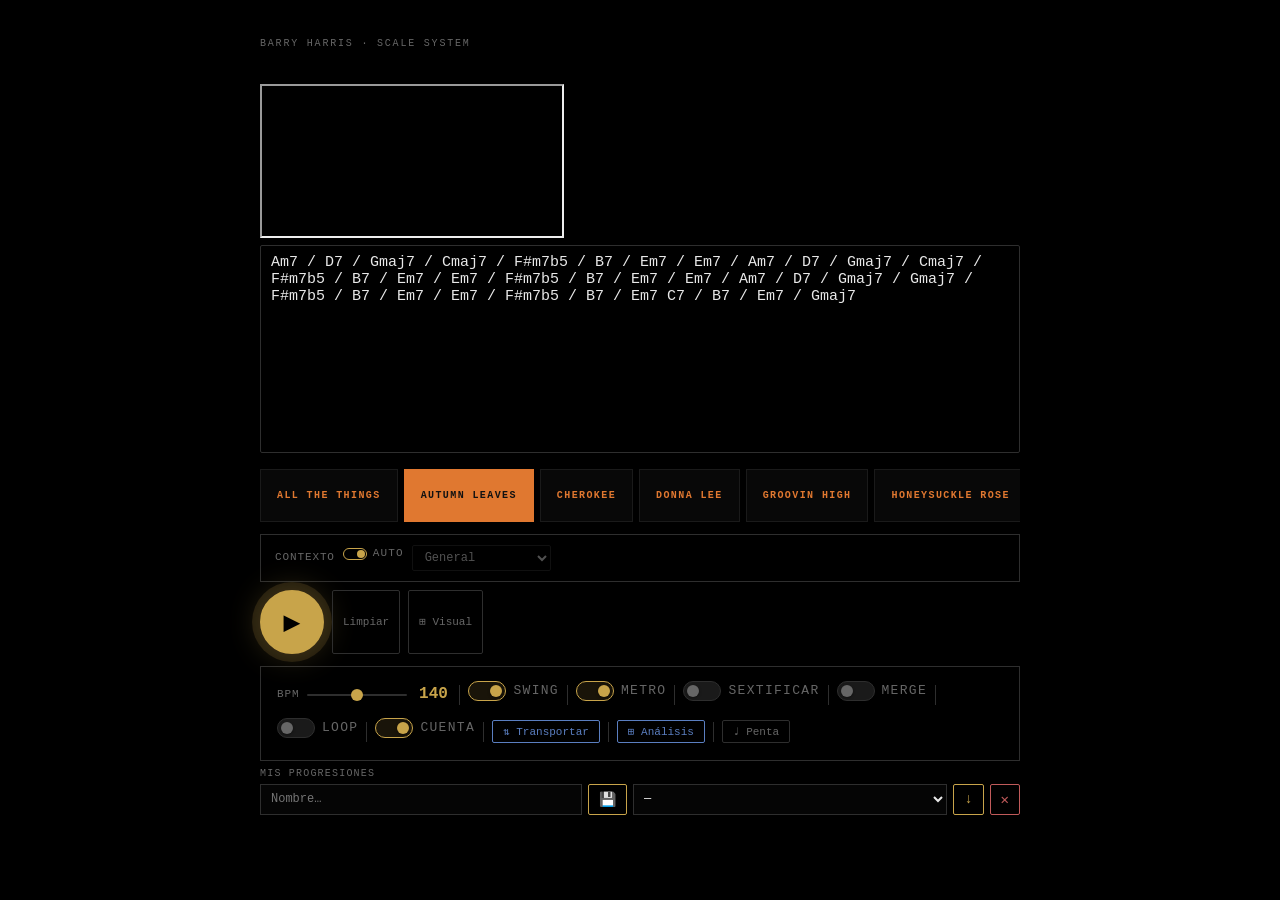
==== commit 30b61292: "Add files via upload" ====
--- a/barry harris.html
+++ b/barry harris.html
@@ -2,14 +2,16 @@
 <html lang="es">
 <head>
 <meta charset="UTF-8">
+  <link rel="preconnect" href="https://fonts.googleapis.com">
+  <link href="https://fonts.googleapis.com/css2?family=Inter:wght@300;400;500;600&display=swap" rel="stylesheet">
 <meta name="viewport" content="width=device-width, initial-scale=1.0">
 <title>Barry Harris — Scale System</title>
 <style>
   * { box-sizing: border-box; margin: 0; padding: 0; }
 
   :root {
-    --bg: #111;
-    --surface: #1a1a1a;
+    --bg: #000;
+    --surface: #000;
     --border: #2e2e2e;
     --text: #e8e8e8;
     --dim: #666;
@@ -33,26 +35,105 @@
   .wrap { max-width: 760px; margin: 0 auto; }
 
   header {
-    border-bottom: 1px solid var(--border);
-    padding-bottom: 16px;
-    margin-bottom: 28px;
+    padding-bottom: 8px;
+    margin-bottom: 12px;
   }
 
   header h1 {
-    font-size: 18px;
+    font-size: 12px;
     font-weight: normal;
-    color: var(--amber);
-    letter-spacing: 0.08em;
+    color: var(--dim);
+    letter-spacing: 0.12em;
     text-transform: uppercase;
   }
 
-  header p {
+  .input-area { margin-bottom: 10px; }
+body.is-playing .library-section { display: none !important; }
+    margin-top: 24px;
+    padding-top: 16px;
+    border-top: 1px solid var(--border);
+  }
+  .library-header {
+    display: flex;
+    align-items: center;
+    justify-content: space-between;
+    margin-bottom: 10px;
+  }
+  .library-title {
+    font-size: 10px;
     color: var(--dim);
+    text-transform: uppercase;
+    letter-spacing: 0.12em;
+    font-family: var(--sans);
+  }
+  .library-save-row {
+    display: flex;
+    gap: 6px;
+    margin-bottom: 10px;
+  }
+  .library-name-input {
+    flex: 1;
+    background: #050505;
+    border: 1px solid var(--border);
+    color: var(--text);
+    font-family: var(--sans);
     font-size: 12px;
-    margin-top: 4px;
-  }
-
-  .input-area { margin-bottom: 24px; }
+    padding: 6px 10px;
+    border-radius: var(--radius-sm);
+    outline: none;
+  }
+  .library-name-input:focus { border-color: var(--amber); }
+  .library-list {
+    display: flex;
+    flex-direction: column;
+    gap: 6px;
+  }
+  .library-item-wrap {
+    position: relative;
+    overflow: hidden;
+    border-radius: var(--radius-sm);
+    margin-bottom: 6px;
+  }
+  .library-item-del-bg {
+    position: absolute;
+    right: 0; top: 0; bottom: 0;
+    width: 72px;
+    background: var(--red);
+    display: flex;
+    align-items: center;
+    justify-content: center;
+    color: #fff;
+    font-size: 12px;
+    font-family: var(--sans);
+    font-weight: 600;
+    cursor: pointer;
+  }
+  .library-item {
+    display: flex;
+    align-items: center;
+    background: #080808;
+    border: 1px solid var(--border);
+    border-radius: var(--radius-sm);
+    padding: 12px 14px;
+    cursor: pointer;
+    position: relative;
+    transform: translateX(0);
+    transition: transform 0.2s ease;
+    user-select: none;
+  }
+  .library-item.swiped { transform: translateX(-72px); }
+  .library-item-name {
+    flex: 1;
+    font-size: 13px;
+    font-family: var(--sans);
+    color: var(--text);
+    letter-spacing: 0.02em;
+  }
+  .library-load-row {
+    display: flex;
+    gap: 6px;
+    align-items: center;
+  }
 
   label {
     display: block;
@@ -69,10 +150,10 @@
     border: 1px solid var(--border);
     color: var(--text);
     font-family: var(--mono);
-    font-size: 14px;
-    padding: 12px 14px;
-    resize: vertical;
-    min-height: 80px;
+    font-size: 15px;
+    padding: 8px 10px;
+    resize: none;
+    min-height: 208px;
     outline: none;
     border-radius: 2px;
   }
@@ -82,7 +163,7 @@
   .hint { color: var(--dim); font-size: 11px; margin-top: 6px; }
   .hint span { color: var(--amber); }
 
-  .btn-row { display: flex; gap: 10px; margin-top: 14px; flex-wrap: wrap; }
+  .btn-row { display: flex; gap: 8px; margin-top: 8px; flex-wrap: wrap; }
 
   button {
     background: none;
@@ -97,37 +178,110 @@
   }
 
   button:hover { border-color: var(--amber); color: var(--amber); }
-  button.primary { border-color: var(--amber); color: var(--amber); }
-  button.primary:hover { background: var(--amber); color: #111; }
+  button.primary:not(.btn-play-all) { border-color: var(--amber); color: var(--amber); }
+  button.primary:not(.btn-play-all):hover { background: var(--amber); color: #111; }
 
   .examples {
     display: flex;
-    flex-wrap: wrap;
+    flex-wrap: nowrap;
     gap: 6px;
-    margin-top: 10px;
-  }
+    margin-top: 8px;
+    overflow-x: auto;
+    -webkit-overflow-scrolling: touch;
+    padding-bottom: 4px;
+  }
+  .examples::-webkit-scrollbar { display: none; }
 
   .ex-btn {
-    font-size: 11px;
-    padding: 4px 10px;
-    color: var(--dim);
-    border-color: #2e2e2e;
-  }
+    font-size: 10px;
+    padding: 20px 16px;
+    color: #e07830;
+    border-color: #1a1a1a;
+    background: #080808;
+    white-space: nowrap;
+    flex-shrink: 0;
+    text-transform: uppercase;
+    letter-spacing: 0.14em;
+    font-family: var(--sans);
+    font-weight: 600;
+    border-radius: var(--radius-sm);
+    transition: all var(--transition);
+  }
+  .ex-btn:hover { border-color: #e07830; background: #0f0a05; }
+  .ex-btn.active { color: #000 !important; background: #e07830 !important; border-color: #e07830 !important; }
 
   .ex-btn:hover { color: var(--text); border-color: var(--dim); }
+  .ex-btn.active { color: #111 !important; background: #e07830 !important; border-color: #e07830 !important; font-weight: bold; }
 
   #output { margin-top: 32px; }
 
-  /* ── condensed output ── */
+  
   .bar-row {
     display: grid;
     grid-template-columns: 28px 1fr auto;
     align-items: start;
     gap: 0 12px;
     padding: 10px 0;
-    border-bottom: 1px solid var(--border);
-  }
-  .bar-row:last-child { border-bottom: none; }
+    border-bottom: none;
+  }
+
+  /* Modo reproducción: 4 compases llenan la pantalla sin scroll */
+  body.is-playing #output {
+    overflow: hidden;
+    background: #000;
+    padding: 8px 0;
+  }
+  body.is-playing .bar-row {
+    padding: 10px 8px;
+    background: #111;
+    border-radius: 14px;
+    border: none;
+    margin-bottom: 10px;
+    box-shadow: 0 2px 8px rgba(0,0,0,0.4);
+  }
+  body.is-playing #output {
+    display: flex;
+    flex-direction: column;
+    gap: 0;
+    padding: 8px 0;
+  }
+  /* Tile colors por tipo */
+  body.is-playing .bar-row[data-type="major"] { background: #1a2e1a; border: 1px solid #2a4a2a; }
+  body.is-playing .bar-row[data-type="minor"] { background: #1a1a2a; border: 1px solid #2a2a3a; }
+  body.is-playing .bar-row[data-type="dominant"] { background: #2a1a0a; border: 1px solid #4a3010; }
+  body.is-playing .bar-row[data-type="halfDim"] { background: #2a1010; border: 1px solid #4a1a1a; }
+  body.is-playing .bar-row[data-type="dim"] { background: #1a1020; border: 1px solid #2a1a30; }
+  body.is-playing .bar-chord-name {
+    font-size: 28px;
+    letter-spacing: 0.01em;
+    font-family: var(--mono);
+  }
+  body.is-playing .bar-meta {
+    font-size: 11px;
+    opacity: 0.6;
+    margin-top: 2px;
+  }
+  body.is-playing .note {
+    font-size: 13px;
+    padding: 4px 8px;
+  }
+  body.is-playing .bar-num { visibility: hidden; }
+  body.is-playing .bar-num.active-bar {
+    visibility: visible;
+    color: var(--amber);
+  }
+  body.is-playing .bar-chord-name {
+    font-size: 22px;
+    letter-spacing: 0.02em;
+  }
+  body.is-playing .bar-meta {
+    font-size: 12px;
+  }
+  body.is-playing .note-btn {
+    font-size: 15px;
+    padding: 6px 10px;
+    min-width: 34px;
+  }
 
   .bar-num {
     color: var(--dim);
@@ -138,11 +292,18 @@
 
   .bar-main {}
 
+  @keyframes chordFadeIn {
+    from { opacity: 0.2; }
+    to   { opacity: 1; }
+  }
   .bar-chord-name {
     font-size: 15px;
     color: var(--amber);
     font-weight: bold;
     line-height: 1.3;
+  }
+  .bar-chord-name.flash {
+    animation: chordFadeIn 0.4s ease forwards;
   }
 
   .bar-meta {
@@ -167,24 +328,14 @@
     margin-top: 6px;
   }
 
-  .note {
-    display: inline-block;
-    padding: 3px 7px;
-    font-size: 13px;
-    color: var(--text);
-    border: 1px solid #2a2a2a;
-    background: #161616;
-    margin: 1px;
-    border-radius: 2px;
-    transition: background 0.2s;
-  }
-  .note.active { background: #2a2000; border-color: var(--amber); color: var(--amber); }
-  .note.chromatic { color: var(--red); border-color: #3a2020; background: #1e1616; }
-  .note.root { color: var(--amber); border-color: #3a2d1a; background: #1e1a10; font-weight: bold; }
+  .note { display: inline-block; padding: 3px 7px; font-size: 13px; color: var(--text); border: 1px solid #2a2a2a; background: #161616; margin: 1px; border-radius: 2px; transition: transform 0.08s ease, border-color 0.08s; transform: scale(1); }
+  .note.active { transform: scale(1.1) !important; border-color: var(--amber) !important; color: var(--amber) !important; background: #161616 !important; }
+  .note.chromatic { }
+  .note.root { }
 
   .arrow { color: var(--dim); font-size: 11px; margin: 0 2px; align-self: center; }
 
-  /* play button per bar */
+  
   .btn-play-bar {
     padding: 4px 8px;
     font-size: 11px;
@@ -195,7 +346,7 @@
   .btn-play-bar:hover { color: var(--amber); border-color: var(--amber); }
   .btn-play-bar.playing { color: var(--amber); border-color: var(--amber); }
 
-  /* audio controls bar */
+  
   .audio-bar {
     display: none;
     align-items: center;
@@ -232,39 +383,53 @@
   .swing-toggle {
     display: flex;
     align-items: center;
-    gap: 6px;
+    gap: 7px;
     cursor: pointer;
-    font-size: 11px;
+    font-size: 13px;
     color: var(--dim);
     user-select: none;
   }
   .swing-toggle input { display: none; }
   .swing-pip {
-    width: 28px; height: 14px;
+    width: 38px; height: 20px;
+    background: #1a1a1a;
     border: 1px solid var(--border);
-    border-radius: 7px;
+    border-radius: 10px;
     position: relative;
-    transition: border-color 0.15s;
+    transition: all var(--transition);
   }
   .swing-pip::after {
     content: '';
     position: absolute;
-    top: 2px; left: 2px;
-    width: 8px; height: 8px;
+    top: 3px; left: 3px;
+    width: 12px; height: 12px;
     border-radius: 50%;
     background: var(--dim);
-    transition: left 0.15s, background 0.15s;
-  }
-  .swing-toggle input:checked + .swing-pip { border-color: var(--amber); }
-  .swing-toggle input:checked + .swing-pip::after { left: 16px; background: var(--amber); }
+    transition: left var(--transition), background var(--transition);
+    box-shadow: 0 1px 3px rgba(0,0,0,0.4);
+  }
+  .swing-toggle input:checked + .swing-pip { border-color: var(--amber); background: rgba(200,164,74,0.12); }
+  .swing-toggle input:checked + .swing-pip::after { left: 21px; background: var(--amber); }
 
   .btn-play-all {
     border-color: var(--amber);
-    color: var(--amber);
-    padding: 5px 14px;
-    font-size: 12px;
-  }
-  .btn-play-all:hover { background: var(--amber); color: #111; }
+    color: #000;
+    background: var(--amber);
+    width: 64px;
+    height: 64px;
+    font-size: 28px;
+    font-weight: 600;
+    border-radius: 50%;
+    border-width: 2px;
+    padding: 0;
+    display: flex;
+    align-items: center;
+    justify-content: center;
+    box-shadow: 0 0 0 8px rgba(200,164,74,0.15), 0 0 32px rgba(200,164,74,0.3);
+  }
+  .btn-play-all:hover { background: var(--amber); color: #000; box-shadow: 0 0 0 12px rgba(200,164,74,0.2), 0 0 40px rgba(200,164,74,0.4); }
+  .btn-play-all:disabled { opacity: 0.35; cursor: not-allowed; background: none; color: var(--dim); border-color: var(--border); box-shadow: none; }
+  .btn-play-all:disabled:hover { background: none; color: var(--dim); box-shadow: none; }
   .btn-play-all.playing { background: #2a1800; }
 
   .error { color: var(--red); font-size: 13px; padding: 10px 0; }
@@ -291,8 +456,9 @@
   .transpose-controls {
     display: flex;
     align-items: center;
-    gap: 10px;
-    flex-wrap: wrap;
+    gap: 8px;
+    flex-wrap: nowrap;
+    overflow-x: auto;
   }
 
   .semitone-display {
@@ -309,10 +475,7 @@
   }
 
   .transpose-preview {
-    margin-top: 12px;
-    color: var(--dim);
-    font-size: 12px;
-    min-height: 18px;
+    display: none;
   }
 
   .transpose-preview .prog {
@@ -324,7 +487,7 @@
     font-size: 16px;
   }
 
-  /* ── sticky top controls bar ── */
+  
   .top-controls {
     display: none;
     position: sticky;
@@ -353,7 +516,7 @@
     flex-shrink: 0;
   }
 
-  /* view toggle */
+  
   .view-toggle {
     display: flex;
     border: 1px solid var(--border);
@@ -376,7 +539,7 @@
   .view-btn.active { background: var(--amber); color: #111; }
   .view-btn + .view-btn { border-left: 1px solid var(--border); }
 
-  /* bar number — prominent */
+  
   .bar-num {
     font-size: 15px;
     font-weight: bold;
@@ -388,12 +551,11 @@
 
   .bar-num span {
     display: inline-block;
-    background: #000;
-    color: var(--text);
-    border: 1px solid #444;
-    padding: 3px 8px;
-    border-radius: 2px;
-    font-size: 13px;
+    background: none;
+    color: var(--dim);
+    border: none;
+    padding: 3px 4px;
+    font-size: 12px;
     min-width: 28px;
     text-align: center;
   }
@@ -401,18 +563,24 @@
   .audio-controls-row {
     display: flex;
     align-items: center;
-    gap: 10px;
+    gap: 8px;
     flex-wrap: wrap;
-    margin-top: 10px;
-    padding: 8px 0;
-    border-top: 1px solid var(--border);
+    margin-top: 12px;
+    padding: 14px 16px;
+    background: var(--card);
+    border: 1px solid var(--border);
+    border-radius: var(--radius);
   }
   .context-row {
     display: flex;
     align-items: center;
-    gap: 10px;
-    margin-top: 10px;
-    flex-wrap: wrap;
+    gap: 8px;
+    margin-top: 8px;
+    flex-wrap: nowrap;
+    padding: 10px 14px;
+    background: var(--card);
+    border: 1px solid var(--border);
+    border-radius: var(--radius-sm);
   }
   .context-label { color: var(--dim); font-size: 11px; text-transform: uppercase; letter-spacing: 0.08em; }
   .context-auto {
@@ -474,9 +642,9 @@
     letter-spacing: 0.08em;
   }
 
-  /* passing-tag already defined */
-
-  /* full view extra info */
+  
+
+  
   .bar-full-info {
     display: none;
     font-size: 11px;
@@ -495,27 +663,205 @@
     .bar-num { font-size: 18px; }
   }
 
-/* ── PLAY MODE ── */
+
 body.is-playing .view-toggle,
 body.is-playing .hint,
 body.is-playing .examples,
 body.is-playing .context-row,
 body.is-playing #transpose-area,
-body.is-playing .textarea-row {
+body.is-playing .textarea-row,
+body.is-playing header,
+body.is-playing label,
+body.is-playing .tonal-center-box {
   display: none !important;
 }
+body.is-playing #playing-title {
+  display: block !important;
+}
+
 body.is-playing .top-controls {
-  padding: 6px 14px;
+  padding: 4px 14px;
 }
 body.is-playing #output {
   margin-top: 0;
 }
+
+#playing-title {
+  display: none;
+  font-size: 11px;
+  color: var(--amber);
+  padding: 8px 0 4px;
+  font-family: var(--sans);
+  letter-spacing: 0.2em;
+  font-weight: 600;
+  opacity: 0.8;
+}
+
+
+.tonal-center-box {
+  display: flex;
+  align-items: center;
+  flex-wrap: wrap;
+  gap: 8px;
+  padding: 8px 14px;
+  background: #1a1a00;
+  border: 1px solid #4a4400;
+  border-radius: 2px;
+  margin-bottom: 10px;
+  font-size: 12px;
+}
+.tc-label { color: var(--dim); font-size: 10px; letter-spacing: 0.06em; text-transform: uppercase; }
+.tc-key { color: var(--amber); font-weight: 600; font-size: 14px; }
+.tc-scale { color: #888; font-size: 11px; }
+.tc-pct { color: var(--dim); font-size: 10px; margin-left: auto; }
+.diatonic-tag { font-size: 9px; color: #4a4; border: 1px solid #4a4; padding: 1px 4px; border-radius: 2px; margin-left: 4px; }
+.non-diatonic-tag { font-size: 9px; color: #a44; border: 1px solid #a44; padding: 1px 4px; border-radius: 2px; margin-left: 4px; }
+
+.float-controls {
+  display: none;
+  position: fixed;
+  bottom: 28px;
+  left: 50%;
+  transform: translateX(-50%);
+  z-index: 1000;
+  background: none;
+  border: none;
+  padding: 0;
+  gap: 32px;
+  align-items: center;
+  white-space: nowrap;
+}
+body.is-playing .float-controls {
+  display: flex;
+}
+.float-btn {
+  background: none;
+  border: none;
+  color: #c8a44a;
+  font-size: 28px;
+  cursor: pointer;
+  padding: 8px;
+  border-radius: 50%;
+  transition: all 0.18s ease;
+  line-height: 1;
+  position: relative;
+  opacity: 0.7;
+}
+.float-btn:hover { opacity: 1; }
+.float-btn#btn-play-pause {
+  width: 64px;
+  height: 64px;
+  font-size: 28px;
+  background: var(--amber);
+  color: #000;
+  display: flex;
+  align-items: center;
+  justify-content: center;
+  border-radius: 50%;
+  opacity: 1;
+  box-shadow: 0 0 0 8px rgba(200,164,74,0.15), 0 0 32px rgba(200,164,74,0.3);
+  padding: 0;
+}
+.float-btn#btn-play-pause:hover {
+  box-shadow: 0 0 0 12px rgba(200,164,74,0.2), 0 0 40px rgba(200,164,74,0.4);
+}
+.float-btn[data-dot="1"]::after {
+  content: '';
+}
+.float-btn.active { opacity: 1; color: #fff; }
+body.is-playing .btn-play-bar {
+  display: none !important;
+}
+
+
+.progress-bar-wrap {
+  display: none;
+  width: 100%;
+  padding: 8px 0;
+  cursor: pointer;
+  touch-action: none;
+}
+body.is-playing .progress-bar-wrap {
+  display: block;
+}
+.progress-bar-track {
+  width: 100%;
+  height: 3px;
+  background: #222;
+  border-radius: 2px;
+  position: relative;
+  overflow: visible;
+}
+.progress-bar-fill {
+  height: 3px;
+  background: var(--amber);
+  width: 0%;
+  transition: width 0.1s linear;
+  border-radius: 2px;
+  position: relative;
+}
+.progress-bar-fill::after {
+  content: '';
+  position: absolute;
+  right: -6px;
+  top: 50%;
+  transform: translateY(-50%);
+  width: 12px;
+  height: 12px;
+  border-radius: 50%;
+  background: var(--amber);
+  box-shadow: 0 0 0 3px rgba(200,164,74,0.2);
+}
+/* Loop A-B markers */
+.loop-marker {
+  position: absolute;
+  top: -6px;
+  width: 2px;
+  height: 15px;
+  transform: translateX(-50%);
+  cursor: pointer;
+}
+.loop-marker-a { background: #4aaa4a; }
+.loop-marker-b { background: #4a7acc; }
+.loop-marker::before {
+  content: attr(data-label);
+  position: absolute;
+  top: -14px;
+  left: 50%;
+  transform: translateX(-50%);
+  font-size: 9px;
+  font-weight: 700;
+  letter-spacing: 0.05em;
+  font-family: var(--sans);
+}
+.loop-marker-a::before { color: #4aaa4a; }
+.loop-marker-b::before { color: #4a7acc; }
+.loop-range {
+  position: absolute;
+  top: 0;
+  height: 3px;
+  background: rgba(74, 170, 74, 0.25);
+  pointer-events: none;
+}
+
+
+  
 </style>
 </head>
 <body>
 <div class="wrap">
 
   <!-- Sticky top controls: view toggle only — hidden until first analysis -->
+  <div id="playing-title"></div>
+  <div class="progress-bar-wrap" id="progress-bar-wrap-top"
+    onclick="scrubClick(event)">
+    <div class="progress-bar-track" id="progress-bar-track">
+      <div class="progress-bar-fill" id="progress-bar-fill"></div>
+      <div class="loop-range" id="loop-range" style="display:none;"></div>
+      <div class="loop-marker loop-marker-a" id="loop-marker-a" data-label="A" style="display:none;"></div>
+      <div class="loop-marker loop-marker-b" id="loop-marker-b" data-label="B" style="display:none;"></div>
+    </div>
+  </div>
   <div class="top-controls" id="top-controls">
     <div class="view-toggle">
       <button class="view-btn active" id="btn-condensed" onclick="setView('condensed')">Condensado</button>
@@ -524,29 +870,40 @@
   </div>
 
   <header>
-    <h1>Barry Harris — Scale System</h1>
-    <p>Convertí progresiones de acordes en campos escalares con dirección</p>
+    <h1 style="font-size:10px;font-weight:500;color:var(--dim);letter-spacing:0.18em;text-transform:uppercase;padding:4px 0 12px;font-family:var(--sans);">Barry Harris · Scale System</h1>
   </header>
 
-  <div class="input-area">
-    <label>Progresión de acordes — usá <span style="color:var(--amber)">/</span> para separar compases, espacio entre acordes del mismo compás</label>
-    <div class="textarea-row"><textarea id="input" placeholder="Dm7b5 G7 / Cm7  o  Cmaj7 / Am7 / Dm7 G7 / C" spellcheck="false"></textarea>
-    <div class="hint">
-      Tipos: <span>Cmaj7 C6 Cm7 C7 Cm7b5 Cdim F#7 Bbmaj7</span> — Separar compases con <span>/ &nbsp;o&nbsp; |</span>
+
+
+
+    <div class="cp-iframe-wrap" id="cp-iframe-wrap">
+      <iframe id="cp-iframe" src="chord_picker_preview.html"></iframe>
     </div>
+    <div class="textarea-row"><textarea id="input" placeholder="Ingresá una progresión de acordes..." spellcheck="false"></textarea>
+
     <div class="examples">
-      <span style="color:var(--dim);font-size:11px;align-self:center;">Ejemplos:</span>
-      <button class="ex-btn" onclick="loadEx('Dm7b5 G7 / Cm7')">ii∅–V–i</button>
-      <button class="ex-btn" onclick="loadEx('Cmaj7 / Am7 / Dm7 G7 / C')">I–VI–ii–V–I</button>
-      <button class="ex-btn" onclick="loadEx('Cmaj7 / Fmaj7 / G7 / Cmaj7')">I–IV–V–I</button>
-      <button class="ex-btn" onclick="loadEx('G7 / Cmaj7')">V–I</button>
-      <button class="ex-btn" onclick="loadEx('Fmaj7 / Fm7 Bb7 / Ebmaj7')">ii–V–I Eb</button>
-      <button class="ex-btn" onclick="loadEx('G7 / C7 / F7 / Bb7')">Dos dominantes</button>
+
+      <button class="ex-btn" onclick="loadEx('Fm7 / Bbm7 / Eb7 / Abmaj7 / Dbmaj7 / Dm7 G7 / Cmaj7 / Cmaj7 / Cm7 / Fm7 / Bb7 / Ebmaj7 / Abmaj7 / Am7b5 D7 / Gmaj7 / Gm7 C7 / Fmaj7 / Fm7 Bb7 / Ebmaj7 / Abmaj7 / Am7b5 D7 / Gmaj7 / Gm7b5 C7 / Fm7 Bb7 / Ebmaj7', this.textContent, this)">All the Things</button>
+      <button class="ex-btn" onclick="loadEx('Am7 / D7 / Gmaj7 / Cmaj7 / F#m7b5 / B7 / Em7 / Em7 / Am7 / D7 / Gmaj7 / Cmaj7 / F#m7b5 / B7 / Em7 / Em7 / F#m7b5 / B7 / Em7 / Em7 / Am7 / D7 / Gmaj7 / Gmaj7 / F#m7b5 / B7 / Em7 / Em7 / F#m7b5 / B7 / Em7 C7 / B7 / Em7 / Gmaj7', this.textContent, this)">Autumn Leaves</button>
+      <button class="ex-btn" onclick="loadEx('Bbmaj7 / Bbmaj7 / Fm7 Bb7 / Ebmaj7 / Ebmaj7 / Em7 A7 / Dmaj7 / Dmaj7 / Ebm7 Ab7 / Dbmaj7 / Dbmaj7 / Dm7 G7 / Cmaj7 / Cm7 F7 / Bbmaj7 / Bbmaj7', this.textContent, this)">Cherokee</button>
+      <button class="ex-btn" onclick="loadEx('Abmaj7 / Fm7 / Bbm7 Eb7 / Abmaj7 / Abmaj7 / Fm7 / Bbm7 Eb7 / Abmaj7 / Fm7 / Bbm7 Eb7 / Abmaj7 Db7 / Cm7 F7 / Bbm7 / Eb7 / Abmaj7 Fm7 / Bbm7 Eb7', this.textContent, this)">Donna Lee</button>
+      <button class="ex-btn" onclick="loadEx('Ebmaj7 / Ebmaj7 / Fm7 Bb7 / Ebmaj7 / Ebmaj7 / Fm7 Bb7 / Ebmaj7 / Ebmaj7 / Gm7b5 C7 / Fm7 / Bb7 / Ebmaj7', this.textContent, this)">Groovin High</button>
+      <button class="ex-btn" onclick="loadEx('Fmaj7 / Fmaj7 / Gm7 C7 / Gm7 C7 / Fmaj7 / Fmaj7 / Gm7 C7 / Fmaj7 / Gm7 C7 / Gm7 C7 / Fmaj7 Am7b5 D7 / Gm7 C7 / Fmaj7', this.textContent, this)">Honeysuckle Rose</button>
+      <button class="ex-btn" onclick="loadEx('Gmaj7 / Gmaj7 / Gm7 C7 / Fmaj7 / Fmaj7 / Fm7 Bb7 / Ebmaj7 / Am7 D7 / Gmaj7 / Gmaj7 / Gm7 C7 / Fmaj7 / Fm7 Bb7 / Ebmaj7 / Am7 D7 / Gmaj7', this.textContent, this)">How High the Moon</button>
+      <button class="ex-btn" onclick="loadEx('Bb7 / Eb7 / Bb7 / Bb7 / Eb7 / Eb7 / Bb7 / G7 / Cm7 / F7 / Bb7 / Bb7', this.textContent, this)">Jazz Blues</button>
+      <button class="ex-btn" onclick="loadEx('Dm6 / Dm6 / Em7b5 / A7 / F7 / F7 / Bm7b5 / Bb6 / Am7 / Fm7 / Gm7 / C7 / Dm / F#dim / Gm7 / C7 A7 / F6 / F6 / Fm7 / Bb7 / Eb6 / Edim / Fm7 / Bb7 / Eb6 / Eb6 / Dm7 / G7 / C6 / Am7 / F#m7b5 / Fm6 / Em7 / Ebdim / Dm7 G7 / C7 A7 / F6 / F6 / Em7b5 / A7', this.textContent, this)">Just One of Those Things</button>
+      <button class="ex-btn" onclick="loadEx('Cmaj7 / G7 / Cmaj7 / G7 / Cmaj7 / E7 / Am7 / D7 / Dm7 G7 / Cmaj7 / Dm7 G7 / Cmaj7 / A7 / Dm7 / G7 / Cmaj7', this.textContent, this)">Lover</button>
+      <button class="ex-btn" onclick="loadEx('Ebmaj7 / Ebmaj7 / Ebmaj7 / Ebmaj7 / Fm7 Bb7 / Fm7 Bb7 / Ebmaj7 / Ebmaj7 / Abm7 Db7 / Gbmaj7 / Gm7 C7 / Fmaj7 / Fm7 Bb7 / Ebmaj7', this.textContent, this)">Night and Day</button>
+      <button class="ex-btn" onclick="loadEx('Gmaj7 / Gmaj7 / Bbm7 Eb7 / Gmaj7 / Gmaj7 / Bm7b5 E7 / Am7 / Am7 / Cm7 F7 / Gmaj7 / Gmaj7 / Bm7b5 E7 / Am7 D7 / Gmaj7', this.textContent, this)">Out of Nowhere</button>
+      <button class="ex-btn" onclick="loadEx('Bb7 / Eb7 / Bb7 / Bb7 / Eb7 / Eb7 / Bb7 / G7 / Cm7 / F7 / Bb7 G7 / Cm7 F7', this.textContent, this)">Perdido</button>
+      <button class="ex-btn" onclick="loadEx('Bbmaj7 Gm7 / Cm7 F7 / Bbmaj7 G7 / Cm7 F7 / Bb7 Bb7/D Eb7 E7 / Bb7/F / Bbmaj7 Gm7 / Cm7 F7 / Bbmaj7 / D7 / D7 / G7 / G7 / C7 / C7 / Bbmaj7 / Bbmaj7 / Bbmaj7 Gm7 / Cm7 F7 / Bbmaj7 G7 / Cm7 F7 / Bb7 Ab7 G7 Gb7 / F7 / Cm7 F7 / Bbmaj7', this.textContent, this)">Rhythm Changes</button>
+      <button class="ex-btn" onclick="loadEx('D7 / D7 / G7 / G7 / C7 / C7 / F7 / F7 / Bbmaj7 / G7 / Cm7 F7 / Bbmaj7', this.textContent, this)">Sweet Georgia Brown</button>
+      <button class="ex-btn" onclick="loadEx('Fmaj7 / Ebdim / Gm7 / C7 / Fmaj7 / Fm7 Bb7 / Gm7 / C7 / Am7b5 D7 / Gm7 / C7 / Fmaj7 / Cm7 F7 / Bbmaj7 / Bbm7 Eb7 / Fmaj7 Gm7 / Am7 D7 / Gm7 C7 / Fmaj7', this.textContent, this)">The Song Is You</button>
     </div>
     <div class="context-row">
       <span class="context-label">Contexto</span>
       <label class="context-auto">
-        <input type="checkbox" id="ctx-auto" checked onchange="toggleCtxAuto()">
+        <input type="checkbox" id="ctx-auto" checked onchange="playTick();toggleCtxAuto()">
         <span class="context-pip"></span>
         Auto
       </label>
@@ -560,59 +917,79 @@
       <span class="ctx-detected" id="ctx-detected"></span>
     </div>
     <div class="btn-row">
-      <button class="primary" onclick="analyze()">▶ Analizar</button>
-      <button onclick="clearAll()">Limpiar</button>
-      <button id="btn-transpose" onclick="toggleTranspose()" style="display:none;">⇅ Transportar</button>
+      <button class="btn-play-all primary" onclick="playTickPlay();playAll()">▶︎</button>
+      <button onclick="clearAll()" style="font-size:11px;padding:4px 10px;color:var(--dim);border-color:var(--border);">Limpiar</button>
+      <button onclick="toggleInputMode()" id="btn-input-mode" style="font-size:11px;padding:4px 10px;color:var(--dim);border-color:var(--border);">⊞ Visual</button>
     </div>
 
     <!-- Audio & playback controls -->
     <div class="audio-controls-row">
       <div class="top-ctl-group">
         <span class="audio-label">BPM</span>
-        <input type="range" id="bpm-slider" min="40" max="240" value="140" oninput="updateBpm(this.value)">
+        <input type="range" id="bpm-slider" min="40" max="240" value="140" oninput="playTick();updateBpm(this.value)">
         <span class="bpm-display" id="bpm-display">140</span>
       </div>
       <div class="top-divider"></div>
       <label class="swing-toggle" title="Swing / Recto">
-        <input type="checkbox" id="swing-chk" checked>
+        <input type="checkbox" id="swing-chk" checked onchange="playTick()">
         <span class="swing-pip"></span>
         <span id="swing-label">Swing</span>
       </label>
       <div class="top-divider"></div>
       <label class="swing-toggle" title="Metrónomo">
-        <input type="checkbox" id="metro-chk" checked>
+        <input type="checkbox" id="metro-chk" checked onchange="playTick()">
         <span class="swing-pip"></span>
         <span>Metro</span>
       </label>
       <div class="top-divider"></div>
       <label class="swing-toggle" title="Sextificar Imaj7">
-        <input type="checkbox" id="sextify-chk">
+        <input type="checkbox" id="sextify-chk" onchange="playTick()">
         <span class="swing-pip"></span>
         <span>Sextificar</span>
       </label>
       <div class="top-divider"></div>
       <label class="swing-toggle" title="Merge Scales">
-        <input type="checkbox" id="merge-chk">
+        <input type="checkbox" id="merge-chk" onchange="playTick()">
         <span class="swing-pip"></span>
         <span>Merge</span>
       </label>
       <div class="top-divider"></div>
       <label class="swing-toggle" title="Repetir en loop">
-        <input type="checkbox" id="loop-chk">
+        <input type="checkbox" id="loop-chk" onchange="playTick()">
         <span class="swing-pip"></span>
         <span>Loop</span>
       </label>
       <div class="top-divider"></div>
-      <button onclick="exportPDF()" style="font-size:11px;padding:4px 12px;color:var(--dim);border-color:var(--border);">⬇ PDF</button>
+      <label class="swing-toggle" title="Cuenta regresiva antes de reproducir">
+        <input type="checkbox" id="countin-chk" checked onchange="playTick()">
+        <span class="swing-pip"></span>
+        <span>Cuenta</span>
+      </label>
       <div class="top-divider"></div>
-      <button onclick="openModule2()" style="font-size:11px;padding:4px 12px;color:var(--amber);border-color:var(--amber);">→ Módulo 2</button>
+      <button id="btn-transpose" onclick="toggleTranspose()" style="font-size:11px;padding:4px 10px;color:var(--blue);border-color:var(--blue);">⇅ Transportar</button>
+      <div class="top-divider"></div>
+      <button onclick="openAnalysis()" style="font-size:11px;padding:4px 10px;color:var(--blue);border-color:var(--blue);">⊞ Análisis</button>
+      <div class="top-divider"></div>
+      <button onclick="showPentagrama()" style="font-size:11px;padding:4px 10px;color:var(--dim);border-color:var(--border);">♩ Penta</button>
     </div>
 
-    <!-- Play/Stop controls -->
-    <div class="btn-row" style="margin-top:8px;">
-      <button class="btn-play-all primary" id="btn-play-all" onclick="playAll()">▶ Play</button>
-      <button onclick="stopAll()" style="font-size:13px;padding:8px 18px;">■ Stop</button>
-      <button onclick="showPentagrama()" style="font-size:13px;padding:8px 18px;">♩ Pentagrama</button>
+
+  </div>
+
+  <!-- ── BIBLIOTECA DE PROGRESIONES ── -->
+  <div class="library-section">
+    <div class="library-header">
+      <span class="library-title">Mis Progresiones</span>
+    </div>
+    <div class="library-save-row">
+      <input type="text" class="library-name-input" id="library-name" placeholder="Nombre…">
+      <button onclick="librarySave()" style="font-size:14px;padding:6px 10px;color:var(--amber);border-color:var(--amber);" title="Guardar">💾</button>
+      <select id="library-select"
+        style="flex:1;background:#050505;border:1px solid var(--border);color:var(--text);font-family:var(--sans);font-size:12px;padding:6px 6px;border-radius:var(--radius-sm);outline:none;min-width:0;">
+        <option value="">—</option>
+      </select>
+      <button onclick="librarySelectLoad(document.getElementById('library-select'))" style="font-size:14px;padding:6px 10px;color:var(--amber);border-color:var(--amber);" title="Cargar">↓</button>
+      <button onclick="libraryDeleteSelected()" style="font-size:14px;padding:6px 10px;color:var(--red);border-color:var(--red);" title="Borrar">✕</button>
     </div>
   </div>
 
@@ -620,22 +997,18 @@
     <div class="transpose-label">Transportar progresión</div>
     <div class="transpose-controls">
       <button class="btn-step" onclick="stepTranspose(-1)">−</button>
-      <div>
+      <div style="text-align:center;min-width:36px;">
         <div class="semitone-display" id="semitone-val">0</div>
-        <div class="semitone-label" style="text-align:center">semitonos</div>
       </div>
       <button class="btn-step" onclick="stepTranspose(+1)">+</button>
-      <div style="margin-left:8px;">
-        <div class="semitone-label">Destino</div>
-        <select id="target-key" onchange="setTargetKey(this.value)"
-          style="background:var(--surface);border:1px solid var(--border);color:var(--text);font-family:var(--mono);font-size:13px;padding:6px 10px;border-radius:2px;outline:none;cursor:pointer;">
-          <option value="">— tono —</option>
-          <option>C</option><option>Db</option><option>D</option><option>Eb</option>
-          <option>E</option><option>F</option><option>F#</option><option>G</option>
-          <option>Ab</option><option>A</option><option>Bb</option><option>B</option>
-        </select>
-      </div>
-      <button class="primary" onclick="applyTranspose()" style="margin-left:8px;">Aplicar y analizar</button>
+      <select id="target-key" onchange="setTargetKey(this.value)"
+        style="background:var(--surface);border:1px solid var(--border);color:var(--text);font-family:var(--mono);font-size:12px;padding:4px 6px;border-radius:2px;outline:none;cursor:pointer;">
+        <option value="">— tono —</option>
+        <option>C</option><option>Db</option><option>D</option><option>Eb</option>
+        <option>E</option><option>F</option><option>F#</option><option>G</option>
+        <option>Ab</option><option>A</option><option>Bb</option><option>B</option>
+      </select>
+      <button onclick="applyTranspose()" style="font-size:11px;padding:4px 10px;white-space:nowrap;">Aplicar</button>
     </div>
     <div class="transpose-preview" id="transpose-preview"></div>
   </div>
@@ -653,6 +1026,7 @@
 </script>
 
 <script>
+
 const NOTES_SHARP = ['C','C#','D','D#','E','F','F#','G','G#','A','A#','B'];
 const NOTES_FLAT  = ['C','Db','D','Eb','E','F','Gb','G','Ab','A','Bb','B'];
 const ENHARMONICS = {
@@ -662,9 +1036,6 @@
 
 let useFlats = false;
 
-// ─── CONTEXT ──────────────────────────────────────────────────────────────────
-
-// context: 'general' | 'blues' | 'jazzblues' | 'bluesmenor' | 'rhythmchanges'
 let currentContext = 'general';
 
 function toggleCtxAuto() {
@@ -674,8 +1045,6 @@
   if (!chk.checked) document.getElementById('ctx-detected').textContent = '';
 }
 
-// Auto-detect context from parsed bars
-// Returns one of the context strings
 function detectContext(bars) {
   const allChords = bars.flatMap(b => b.chords);
   const n = allChords.length;
@@ -687,10 +1056,10 @@
   const halfDimCount = allChords.filter(c => c.type === 'halfDim').length;
   const domRatio  = domCount / n;
 
-  // Rhythm Changes: many major/dom, typically 8-32 bars, strong I-VI-ii-V pattern
-  // Signature: first chord major, high major+dom mix, no half-dim
+  
+  
   if (majorCount >= 1 && domRatio >= 0.4 && halfDimCount === 0 && n >= 6) {
-    // Check for classic I-VI-ii-V turnaround in first 4 chords
+    
     const first4 = allChords.slice(0, 4);
     if (first4.length === 4) {
       const types = first4.map(c => c.type);
@@ -702,50 +1071,42 @@
     }
   }
 
-  // Blues Menor: minor tonic, mix of minor + dominant, possible half-dim
+  
   if (minorCount >= 1 && domCount >= 1 && majorCount === 0) {
     if (halfDimCount > 0 || minorCount > domCount) return 'bluesmenor';
   }
 
-  // Blues: predominantly dominant (>= 60%), few or no minor/major
-  if (domRatio >= 0.6 && minorCount <= 1) {
-    // Jazz Blues: has some ii-V movement (minor chords present)
+  
+  if (domRatio >= 0.6 && minorCount <= 3 && majorCount === 0) {
     if (minorCount >= 1) return 'jazzblues';
     return 'blues';
   }
 
-  // Jazz Blues: dominant + minor mix with some major
-  if (domRatio >= 0.3 && minorCount >= 1 && majorCount >= 1) return 'jazzblues';
+  
+  
+  if (domRatio >= 0.4 && minorCount >= 1 && majorCount >= 1 && halfDimCount === 0) return 'jazzblues';
 
   return 'general';
 }
 
-// Should we apply sixthDim for this chord given the current context?
-// - Toggle "Sextificar" must be ON, OR chord is explicitly major6 (C6, Cmaj6)
-// - Blues menor: sextify only im (tonic minor)
-// - Blues/jazzblues/rhythmchanges: never sextify
 function allowSixthDim(c, isFirstBar, isTonicMinor) {
   const sextifyOn = document.getElementById('sextify-chk') 
     ? document.getElementById('sextify-chk').checked 
     : false;
-  const isExplicit6 = c.type === 'major6'; // user wrote C6 or Cmaj6
-
-  // Blues menor: sextify only im
+  const isExplicit6 = c.type === 'major6'; 
+
+  
   if (currentContext === 'bluesmenor') return isTonicMinor && (sextifyOn || isExplicit6);
-  // Blues/rhythmchanges: never
+  
   if (currentContext !== 'general') return false;
-  // General: only if toggle ON or explicit 6th chord
+  
   return sextifyOn || isExplicit6;
 }
 
-// ─── RHYTHM CHANGES ───────────────────────────────────────────────────────────
-
-// Global tonic for rhythm changes (set during analyze())
 let rcTonicIdx = -1;
 let rcTonicFlat = true;
-let progressionFirstChordIdx = -1; // index of first chord of whole progression
-
-// Find the tonic: first maj7/major6 chord in the progression
+let progressionFirstChordIdx = -1; 
+
 function findRCTonic(bars) {
   for (const bar of bars) {
     for (const c of bar.chords) {
@@ -754,19 +1115,16 @@
       }
     }
   }
-  // Fallback: first chord whatever it is
+  
   const first = bars[0] && bars[0].chords[0];
   return first ? { idx: first.idx, flat: first.rootIsFlat, root: first.root } : null;
 }
 
-// Detect if a bar matches the chromatic pattern of RC compases 5-6
-// Ascending:  I → III → IV → #IV → (I/5)  e.g. Bb D Eb E Bb
-// Descending: I → bVII → VI → bVI → (#V)  e.g. Bb Ab G Gb F#
 function detectRCChromBar(bar, tonicIdx) {
   let chords = bar.chords;
   if (chords.length < 2) return null;
 
-  // Strip last chord if it's tonic (I or I/5 endings like Bb or Bb/F)
+  
   const lastIntv = ((chords[chords.length-1].idx - tonicIdx) + 12) % 12;
   if (chords.length > 2 && (lastIntv === 0 || lastIntv === 7)) {
     chords = chords.slice(0, -1);
@@ -774,7 +1132,7 @@
 
   const roots = chords.map(c => ((c.idx - tonicIdx) + 12) % 12);
 
-  // Descending: bVII(10), VI(9), bVI(8) present, steps downward 1-2 semitones
+  
   const hasDescChrom = roots.some(r => r === 10 || r === 9 || r === 8);
   if (hasDescChrom) {
     let ok = true;
@@ -785,7 +1143,7 @@
     if (ok) return 'rc-chrom-desc';
   }
 
-  // Ascending: starts on I (interval 0), includes III(4) IV(5) #IV(6)
+  
   const startsOnTonic = roots[0] === 0;
   const hasAscChrom = roots.some(r => r === 4 || r === 5 || r === 6);
   if (startsOnTonic && hasAscChrom) {
@@ -801,13 +1159,9 @@
   return null;
 }
 
-// Detect if a bar is part of the RC bridge:
-// Bridge bars have exactly ONE dominant chord per bar (repeated 2 bars each)
-// roots follow cycle-of-fifths: III7 / VI7 / II7 / V7
-// Must be single-chord bar to distinguish from Parte A ii-V pairs
 function isRCBridgeBar(bar, tonicIdx) {
   const chords = bar.chords;
-  // Bridge = single dominant chord only
+  
   if (chords.length === 1 && chords[0].type === 'dominant') {
     const bridgeIntervals = new Set([4, 9, 2, 7]);
     const intv = ((chords[0].idx - tonicIdx) + 12) % 12;
@@ -816,11 +1170,9 @@
   return false;
 }
 
-// Build result for a RC chromatic bar (c5-6 type)
-// Always: I mixo ascending + IV mixo ascending
 function buildRCChromResult(bar, tonicIdx, tonicFlat, chromType) {
-  // I mixo = mixolydian of tonic
-  // IV mixo = mixolydian of tonic + 5 semitones
+  
+  
   const ivIdx = (tonicIdx + 5) % 12;
   const tonicNote = noteInContext(tonicIdx, tonicFlat);
   const ivNote = noteInContext(ivIdx, tonicFlat);
@@ -854,7 +1206,6 @@
   ];
 }
 
-// Build result for c6 single tonic chord — IV mixo only
 function buildRCC6Result(bar, tonicIdx, tonicFlat) {
   const ivIdx = (tonicIdx + 5) % 12;
   const ivNote = noteForRoot(ivIdx, ivIdx);
@@ -899,61 +1250,59 @@
 
 function noteInContext(i, scaleRootOrFlat) {
   const idx = ((i % 12) + 12) % 12;
-  // If called with a number, treat as scale root index for CoF notation
-  // If called with boolean (legacy), use flat/sharp directly
+  
+  
   if (typeof scaleRootOrFlat === 'number') {
     return noteForRoot(idx, scaleRootOrFlat);
   }
-  // Legacy boolean usage: false = sharp, true/undefined = flat
+  
   const useFlat = scaleRootOrFlat !== false;
   return useFlat ? NOTES_FLAT[idx] : NOTES_SHARP[idx];
 }
 
-// ─── INPUT SANITIZER ──────────────────────────────────────────────────────────
-
 function sanitizeProgression(raw) {
   return raw
-    // Normalize symbols
+    
     .replace(/△|Δ/g, 'maj7')
     .replace(/ø/g, 'm7b5')
     .replace(/°/g, 'dim')
-    // Fix common typos
+    
     .replace(/dism\b/gi, 'dim')
     .replace(/diim\b/gi, 'dim')
-    // Convert minus sign as minor suffix: C-6 → Cm6, G-7b5 → Gm7b5
-    // Must come before other processing
+    
+    
     .replace(/([A-G][b#]?)-(\w)/g, '$1m$2')
-    // Split into lines to process each
+    
     .split('\n')
     .map(line => {
-      // Remove lines that are clearly titles/headers (no chord pattern)
-      // A chord starts with A-G optionally followed by b or #
-      // If line has no chord pattern at all, drop it
+      
+      
+      
       const hasChord = /[A-G][b#]?/.test(line) || /^\s*%+\s*$/.test(line);
       if (!hasChord) return '';
 
-      // Remove common non-chord text: parenthetical labels, colons, digits-only tokens
-      // Remove things like "Forma A", "(16 compases):", "Parte", "Bridge", etc.
-      // Strategy: extract only tokens that look like chords or separators
+      
+      
+      
       return line
-        // Replace | with /
+        
         .replace(/\|/g, '/')
-        // Remove em/en dash
+        
         .replace(/[–—]/g, '/')
-        // Remove anything in parens that doesn't look like a chord quality
+        
         .replace(/\([^)]*\)/g, (m) => /[A-G]/.test(m) ? m : '')
-        // Remove colon and text before first chord on a line (headers like "Forma A:")
+        
         .replace(/^[^A-G\/|]+/, '')
-        // Keep only chord-like tokens and separators
+        
         .split('/')
         .map(bar => bar.trim()
           .split(/\s+/)
           .filter(tok => {
-            if (tok === '%' || tok === '%%') return true; // repeat symbol
+            if (tok === '%' || tok === '%%') return true; 
             if (!/^[A-G][b#]?/.test(tok)) return false;
-            // Single letter (A, B, C...) only valid if it's all uppercase or followed by quality
-            if (tok.length === 1) return false; // bare single note = probably part of word
-            if (tok.length === 2 && /^[A-G][b#]$/.test(tok)) return true; // Ab, F#, etc.
+            
+            if (tok.length === 1) return false; 
+            if (tok.length === 2 && /^[A-G][b#]$/.test(tok)) return true; 
             if (tok.length > 2) {
               return /^[A-G][b#]?(maj|min|m|dim|aug|sus|add|\d|b|\+|ø|°|△|#)/.test(tok);
             }
@@ -966,7 +1315,7 @@
     })
     .filter(line => line.length > 0)
     .join(' / ')
-    // Collapse multiple slashes and spaces
+    
     .replace(/\s*\/\s*/g, ' / ')
     .replace(/\s+/g, ' ')
     .replace(/(\/ )+/g, '/ ')
@@ -979,56 +1328,47 @@
   const cleaned = sanitizeProgression(original);
   if (cleaned !== original) {
     input.value = cleaned;
-    // Brief visual flash to indicate cleaning
-    input.style.borderColor = 'var(--green)';
+    input.style.borderColor = 'var(--amber)';
     setTimeout(() => { input.style.borderColor = ''; }, 600);
   }
 }
 
-// For each root (semitone index), whether its scale uses flats or sharps
-// Based on standard key signatures (circle of fifths)
 const KEY_USES_FLAT = {
-  0: false, // C major  (no accidentals)
-  1: true,  // Db (5 flats)
-  2: false, // D  (2 sharps)
-  3: true,  // Eb (3 flats)
-  4: false, // E  (4 sharps)
-  5: true,  // F  (1 flat)
-  6: true,  // Gb (6 flats) — prefer Gb over F#
-  7: false, // G  (1 sharp)
-  8: true,  // Ab (4 flats)
-  9: false, // A  (3 sharps)
-  10: true, // Bb (2 flats)
-  11: false // B  (5 sharps)
+  0: false, 
+  1: true,  
+  2: false, 
+  3: true,  
+  4: false, 
+  5: true,  
+  6: true,  
+  7: false, 
+  8: true,  
+  9: false, 
+  10: true, 
+  11: false 
 };
 
-// Mixolydian parent keys (one 4th up) — explicit to handle edge cases
-// C mixo → F (flat), G mixo → C, D mixo → G, A mixo → D, E mixo → A
-// B mixo → E, F# mixo → B (sharp), Db mixo → Gb (flat), Ab mixo → Db (flat)
-// Eb mixo → Ab (flat), Bb mixo → Eb (flat), F mixo → Bb (flat)
 const MIXO_PARENT_USES_FLAT = {
-  0: true,  // C mixo → F (flat)
-  1: true,  // Db mixo → Gb (flat)
-  2: false, // D mixo → G (sharp)
-  3: true,  // Eb mixo → Ab (flat)
-  4: false, // E mixo → A (sharp)
-  5: true,  // F mixo → Bb (flat)
-  6: true,  // Gb mixo → Cb/B → use flat
-  7: false, // G mixo → C (neutral → sharp)
-  8: true,  // Ab mixo → Db (flat)
-  9: false, // A mixo → D (sharp)
-  10: true, // Bb mixo → Eb (flat)
-  11: false // B mixo → E (sharp)
+  0: true,  
+  1: true,  
+  2: false, 
+  3: true,  
+  4: false, 
+  5: true,  
+  6: true,  
+  7: false, 
+  8: true,  
+  9: false, 
+  10: true, 
+  11: false 
 };
 
-// Return the correct note name for semitone idx given the root of the scale
 function noteForRoot(semitoneIdx, scaleRootIdx) {
   const idx = ((semitoneIdx % 12) + 12) % 12;
   const useFlatForScale = KEY_USES_FLAT[((scaleRootIdx % 12) + 12) % 12];
   return useFlatForScale ? NOTES_FLAT[idx] : NOTES_SHARP[idx];
 }
 
-// Build a scale using correct notation for the given root
 function scaleWithNotation(steps, rootIdx) {
   return steps.map(s => noteForRoot(rootIdx + s, rootIdx));
 }
@@ -1037,10 +1377,9 @@
   return [0,2,4,5,7,9,11].map(s => noteForRoot(root + s, root));
 }
 
-// Special enharmonic overrides for extreme flat keys in mixolydian
 const MIXO_ENHARMONIC_OVERRIDE = {
-  1:  { 11: 'Cb' },        // Db mixo: B → Cb
-  6:  { 11: 'Cb', 4: 'Fb' } // Gb mixo: B → Cb, E → Fb
+  1:  { 11: 'Cb' },        
+  6:  { 11: 'Cb', 4: 'Fb' } 
 };
 
 function mixolydianScale(root, flat) {
@@ -1054,17 +1393,16 @@
   });
 }
 
-// 6th-diminished: major variant = [0,2,4,5,7,8,9,11], minor = [0,2,3,5,7,8,9,11]
 function sixthDimScale(root, isMinor, flat) {
   const steps = isMinor ? [0,2,3,5,7,8,9,11] : [0,2,4,5,7,8,9,11];
   const rootNorm = ((root % 12) + 12) % 12;
-  // For minor: key signature based on relative major (root+3)
-  // but for flat minor keys (Dbm, Abm, Ebm, Bbm, Fm, Cm, Gm) force flat
-  // Simple rule: if root itself is a flat key, use flats for minor too
+  
+  
+  
   let useFlat;
   if (isMinor) {
-    // Minor keys that use flats: Am, Dm, Em use sharps; Cm, Gm, Dm borderline
-    // Best approach: use relative major's key sig, but also check root
+    
+    
     const relMajIdx = (rootNorm + 3) % 12;
     useFlat = KEY_USES_FLAT[relMajIdx] || KEY_USES_FLAT[rootNorm];
   } else {
@@ -1077,20 +1415,111 @@
   });
 }
 
-// m7b5: mixolydian 2 tonos (4 semitonos) abajo → descendente b7→#1, sin la 1 natural
-// 7 notas: b7 b6 b5 b4 b3 b2 #1
+function wholeToneScale(root) {
+  const rootNorm = ((root % 12) + 12) % 12;
+  const useFlat = KEY_USES_FLAT[rootNorm];
+  return [0,2,4,6,8,10].map(s => {
+    const idx = ((root + s) % 12 + 12) % 12;
+    return useFlat ? NOTES_FLAT[idx] : NOTES_SHARP[idx];
+  });
+}
+
+function diminishedScale(root) {
+  const rootNorm = ((root % 12) + 12) % 12;
+  const useFlat = KEY_USES_FLAT[rootNorm];
+  return [0,1,3,4,6,7,9,10].map(s => {
+    const idx = ((root + s) % 12 + 12) % 12;
+    return useFlat ? NOTES_FLAT[idx] : NOTES_SHARP[idx];
+  });
+}
+
+function isFlatThreeDim(chordIdx, tonicIdx) {
+  if (tonicIdx === -1) return false;
+  const rel = ((chordIdx - tonicIdx) + 12) % 12;
+  return rel === 3; 
+}
+
+function dimToEquivDominant(dimIdx) {
+  
+  const resolveIdx = ((dimIdx + 1) % 12 + 12) % 12;
+  
+  const domIdx = ((resolveIdx - 7) + 12) % 12;
+  return { domIdx, resolveIdx };
+}
+
+function harmonicMinorScale(root) {
+  const rootNorm = ((root % 12) + 12) % 12;
+  const relMajIdx = (rootNorm + 3) % 12;
+  const useFlat = KEY_USES_FLAT[relMajIdx] || KEY_USES_FLAT[rootNorm];
+  return [0,2,3,5,7,8,11].map(s => {
+    const idx = ((root + s) % 12 + 12) % 12;
+    
+    if (s === 11) return NOTES_SHARP[idx];
+    return useFlat ? NOTES_FLAT[idx] : NOTES_SHARP[idx];
+  });
+}
+
+function melodicMinorScale(root) {
+  const rootNorm = ((root % 12) + 12) % 12;
+  const relMajIdx = (rootNorm + 3) % 12;
+  const useFlat = KEY_USES_FLAT[relMajIdx] || KEY_USES_FLAT[rootNorm];
+  return [0,2,3,5,7,9,11].map(s => {
+    const idx = ((root + s) % 12 + 12) % 12;
+    if (s === 11) return NOTES_SHARP[idx];
+    return useFlat ? NOTES_FLAT[idx] : NOTES_SHARP[idx];
+  });
+}
+
+const MINOR_FAMILIES = {
+  natural:  { intervals: [0,2,3,5,7,8,10],  types: ['minor','halfDim','major','minor','minor','major','dominant'],  name: 'Menor natural' },
+  harmonic: { intervals: [0,2,3,5,7,8,11],  types: ['minor','halfDim','major','minor','dominant','major','dim'],    name: 'Menor armónica' },
+  melodic:  { intervals: [0,2,3,5,7,9,11],  types: ['minor','minor','major','major','dominant','halfDim','halfDim'], name: 'Menor melódica' }
+};
+
+function detectMinorFamily(bars, tonicIdx) {
+  const allChords = [];
+  bars.forEach(bar => bar.chords.forEach(c => allChords.push(c)));
+
+  const scores = {};
+  for (const [key, fam] of Object.entries(MINOR_FAMILIES)) {
+    let score = 0;
+    allChords.forEach(chord => {
+      const rel = ((chord.idx - tonicIdx) + 12) % 12;
+      const di = fam.intervals.indexOf(rel);
+      if (di === -1) return;
+      const expected = fam.types[di];
+      if (chord.type === expected) score += 2;
+      else if (
+        (expected === 'minor' && chord.type === 'minor6') ||
+        (expected === 'dominant' && chord.type === 'major') ||
+        (expected === 'major' && chord.type === 'dominant')
+      ) score += 1;
+    });
+    scores[key] = score;
+  }
+
+  
+  let best = 'harmonic';
+  let bestScore = -1;
+  for (const [key, score] of Object.entries(scores)) {
+    if (score > bestScore) { bestScore = score; best = key; }
+  }
+  return { family: best, scores, familyName: MINOR_FAMILIES[best].name };
+}
+
 function halfDimScale(root, flat) {
   const mixRoot = ((root - 4) % 12 + 12) % 12;
-  // b7=10, b6=9, b5=7, b4=5, b3=4, b2=2, #1=1 (skip 0 = natural root)
+  
   const descSteps = [10, 9, 7, 5, 4, 2, 1];
   return { notes: descSteps.map(s => noteForRoot(mixRoot + s, mixRoot)), mixRoot };
 }
-
-// ─── CHORD PARSER ─────────────────────────────────────────────────────────────
 
 function parseChord(raw) {
   raw = raw.trim();
   if (!raw) return null;
+  
+  const slashMatch = raw.match(/^([A-G][b#]?(?:[^/\s]+)?)\s*\/\s*([A-G][b#]?)$/);
+  if (slashMatch) raw = slashMatch[1].trim(); 
   const match = raw.match(/^([A-G][b#]?)(.*)/);
   if (!match) return null;
   const rootRaw = match[1];
@@ -1121,69 +1550,54 @@
   return { raw, root: rootRaw, rootIsFlat, idx, quality, type };
 }
 
-// ─── HARMONIC RELATIONSHIP DETECTION ──────────────────────────────────────────
-
-// Returns true if note index is diatonic to major scale of rootIdx
 function isDiatonic(noteIdx, rootIdx) {
   const steps = [0,2,4,5,7,9,11];
   const interval = ((noteIdx - rootIdx) + 12) % 12;
   return steps.includes(interval);
 }
 
-// Detect relationship between two consecutive chords
-// Returns: 'ii-V' | 'V-I' | 'I-VI' | 'I-IV' | 'two-dominants' | 'unrelated'
 function detectRelationship(a, b) {
   const intv = ((b.idx - a.idx) + 12) % 12;
 
-  // ii–V: minor → dominant, intervalo de 5ta justa (7 semit) o 4ta (5 semit)
+  
   if (a.type === 'minor' && b.type === 'dominant') {
     if (intv === 5 || intv === 7) return 'ii-V';
   }
 
-  // V–I: dominant resuelve una 4ta arriba (intv=5) o una 5ta abajo (intv=7)
+  
   if (a.type === 'dominant' && (b.type === 'major' || b.type === 'major6' || b.type === 'minor')) {
     if (intv === 5 || intv === 7) return 'V-I';
   }
 
-  // I–VI: major → minor, ambas raíces diatónicas entre sí, VI menor = 9 semitonos arriba del I
+  
   if ((a.type === 'major' || a.type === 'major6') && b.type === 'minor') {
     if (intv === 9 && isDiatonic(b.idx, a.idx)) return 'I-VI';
   }
 
-  // I–IV: major → major, raíz de IV diatónica al I, intervalo de 5 semitonos
+  
   if ((a.type === 'major' || a.type === 'major6') && (b.type === 'major' || b.type === 'major6')) {
     if (intv === 5 && isDiatonic(b.idx, a.idx)) return 'I-IV';
   }
 
-  // Dos dominantes (cualquier intervalo)
+  
   if (a.type === 'dominant' && b.type === 'dominant') return 'two-dominants';
 
   return 'unrelated';
 }
 
-// 4 notas: grados 1,2,3,5 de una escala de 7 notas
 function fourNoteField(scaleNotes, rootNote) {
-  // scaleNotes ya rotados desde la raíz
-  // indices 0=1, 1=2, 2=3, 4=5
+  
+  
   return [scaleNotes[0], scaleNotes[1], scaleNotes[2], scaleNotes[4]].filter(Boolean);
 }
 
-// 2 notas: grados 1 y 3 del acorde
 function twoNoteField(chord, flat) {
-  // 1 y 3 del acorde: para mayor = 0,4; para menor = 0,3; para dominant = 0,4
+  
   const isMinor = chord.type === 'minor';
   const third = isMinor ? 3 : 4;
   return [noteInContext(chord.idx, flat), noteInContext(chord.idx + third, flat)];
 }
 
-// ─── PASSING CHORD DETECTION ─────────────────────────────────────────────────
-
-// Returns true if b is a passing/optional chord relative to a (and optionally nextChord)
-// Three conditions:
-// 1. Chromatic root movement: b's root is 1 semitone from a's root OR from nextChord's root
-// 2. Same functional type: both same broad category (both major-ish, both minor-ish, both dominant)
-// 3. Turnaround I–VI: a is major, b's root is 9 semitones up (VI), regardless of b's quality
-//    (covers Am7, A7, Abmaj7, etc. — the altered VI common in jazz turnarounds)
 function isPassingChord(a, b, nextChord) {
   const intv = ((b.idx - a.idx) + 12) % 12;
   const intvDown = ((a.idx - b.idx) + 12) % 12;
@@ -1196,42 +1610,263 @@
     chromFromNext = toNext === 1 || toNextDown === 1;
   }
 
-  // Condition 1: chromatic movement from a or toward next
+  
   if (chromFromA || chromFromNext) return true;
 
-  // Condition 2: same functional type (no functional contrast)
+  
   const majorTypes = new Set(['major', 'major6']);
   const minorTypes = new Set(['minor']);
   const domTypes   = new Set(['dominant']);
   const bothDom = domTypes.has(a.type) && domTypes.has(b.type);
   if (bothDom) {
-    const bToA = ((a.idx - b.idx) + 12) % 12; // b is V of a if bToA === 5 or 7
+    const bToA = ((a.idx - b.idx) + 12) % 12; 
     const bIsVofA = bToA === 5 || bToA === 7;
-    if (bIsVofA) return true; // b is V of a → treat as passing, use a's scale
-    // Otherwise: check if it resolves to first chord (handled as last-bar special case)
-    return true; // two dominants without clear relation → passing
+    if (bIsVofA) return true; 
+    
+    return true; 
   }
   const sameFamily =
     (majorTypes.has(a.type) && majorTypes.has(b.type)) ||
     (minorTypes.has(a.type) && minorTypes.has(b.type));
   if (sameFamily) return true;
 
-  // Condition 3: turnaround I–VI (jazz clásico)
-  // a es acorde mayor O dominante (tónica de rhythm changes), b está a 9 semitonos (VI)
-  // cualquier calidad del VI: Am7, A7, Ab7, etc.
+  
+  
+  
   const tonicTypes = new Set(['major', 'major6', 'dominant']);
   if (tonicTypes.has(a.type) && intv === 9) return true;
 
   return false;
 }
 
+const MAJOR_SCALE_INTERVALS = [0,2,4,5,7,9,11];
+const MAJOR_CHORD_TYPES = ['major','minor','minor','major','dominant','minor','halfDim'];
+
+const MINOR_SCALE_INTERVALS = [0,2,3,5,7,8,10];
+const MINOR_CHORD_TYPES = ['minor','halfDim','major','minor','minor','major','dominant'];
+
+function scoreTonalCenter(bars, rootIdx, isMajor) {
+  
+  
+  
+  
+  
+  
+  
+
+  const intervals = isMajor ? MAJOR_SCALE_INTERVALS : MINOR_SCALE_INTERVALS;
+  const chordTypes = isMajor ? MAJOR_CHORD_TYPES : MINOR_CHORD_TYPES;
+  let score = 0;
+  let tonicHits = 0;
+
+  
+  const allChords = [];
+  bars.forEach(bar => bar.chords.forEach(chord => allChords.push(chord)));
+  const total = allChords.length;
+
+  
+  
+  const iiVIndices = new Set();
+  for (let i = 0; i < allChords.length - 1; i++) {
+    const a = allChords[i], b = allChords[i+1];
+    const intv = ((b.idx - a.idx) + 12) % 12;
+    if ((a.type === 'minor' || a.type === 'halfDim') &&
+        b.type === 'dominant' && (intv === 5 || intv === 7)) {
+      iiVIndices.add(i);    
+      iiVIndices.add(i+1);  
+    }
+  }
+
+  allChords.forEach((chord, pos) => {
+    const rel = ((chord.idx - rootIdx) + 12) % 12;
+    const di = intervals.indexOf(rel);
+    if (di === -1) return; 
+
+    const expectedType = chordTypes[di];
+    let pts = 0;
+
+    if (chord.type === expectedType) pts = 2;
+    else if (
+      (expectedType === 'major' && (chord.type === 'major6' || chord.type === 'dominant')) ||
+      (expectedType === 'minor' && chord.type === 'minor6') ||
+      (expectedType === 'dominant' && chord.type === 'major')
+    ) pts = 1;
+
+    if (pts === 0) return;
+
+    
+    if (iiVIndices.has(pos) && di !== 0) pts *= 0.4;
+
+    if (di === 0) {
+      tonicHits++;
+      
+      if (pos === total - 1) {
+        pts += 12;
+        
+        if (isMajor && (chord.type === 'major' || chord.type === 'major6')) pts += 8;
+        if (!isMajor && (chord.type === 'minor' || chord.type === 'minor6')) pts += 8;
+      }
+      
+      if (pos > 0) {
+        const prev = allChords[pos - 1];
+        if (prev.type === 'dominant' && ((chord.idx - prev.idx + 12) % 12) === 5) pts += 3;
+      }
+    }
+
+    score += pts;
+  });
+
+  score += tonicHits * 1.5;
+  return { score, tonicHits };
+}
+
+function detectTonalCenter(bars) {
+  if (!bars || !bars.length) return null;
+
+  
+  const allScores = [];
+  for (let root = 0; root < 12; root++) {
+    for (const isMajor of [true, false]) {
+      const { score, tonicHits } = scoreTonalCenter(bars, root, isMajor);
+      allScores.push({ rootIdx: root, isMajor, score, tonicHits });
+    }
+  }
+  allScores.sort((a, b) => b.score - a.score);
+
+  const best = allScores[0];
+  if (!best || best.score < 2) return null;
+
+  
+  
+  const relativeRootIdx = best.isMajor
+    ? (best.rootIdx + 9) % 12  
+    : (best.rootIdx + 3) % 12; 
+  const relative = allScores.find(s => s.rootIdx === relativeRootIdx && s.isMajor !== best.isMajor);
+  const showRelative = relative && best.score > 0 && (relative.score / best.score) >= 0.85;
+
+  const buildKey = (k) => {
+    
+    const rootName = NOTES_FLAT[k.rootIdx];
+    const modeName = k.isMajor ? 'Mayor' : 'Menor';
+    const intervals = k.isMajor ? MAJOR_SCALE_INTERVALS : MINOR_SCALE_INTERVALS;
+    const scaleNotes = intervals.map(i => {
+      const idx = (k.rootIdx + i) % 12;
+      return useFlats ? NOTES_FLAT[idx] : NOTES_SHARP[idx];
+    });
+    const chordTypes = k.isMajor ? MAJOR_CHORD_TYPES : MINOR_CHORD_TYPES;
+    const degreeNames = k.isMajor
+      ? ['I','ii','iii','IV','V','vi','vii°']
+      : ['i','ii°','III','iv','v','VI','VII'];
+    return { rootIdx: k.rootIdx, rootName, modeName, scaleNotes, isMajor: k.isMajor,
+      score: k.score, intervals, chordTypes, degreeNames,
+      getDegree(chordIdx) {
+        const rel = ((chordIdx - k.rootIdx) + 12) % 12;
+        const di = intervals.indexOf(rel);
+        return di !== -1 ? { degree: degreeNames[di], degreeIdx: di, isDiatonic: true } : { isDiatonic: false, degreeIdx: -1 };
+      }
+    };
+  };
+
+  const primary = buildKey(best);
+  primary.relative = showRelative ? buildKey(relative) : null;
+
+  
+  if (!primary.isMajor) {
+    const minorFamilyResult = detectMinorFamily(bars, primary.rootIdx);
+    primary.minorFamily = minorFamilyResult.family;
+    primary.minorFamilyName = minorFamilyResult.familyName;
+    primary.minorFamilyScores = minorFamilyResult.scores;
+  }
+
+  return primary;
+}
+
+const MAJOR_MODE_NAMES = ['Jónico', 'Dórico', 'Frigio', 'Lidio', 'Mixolidio', 'Eólico', 'Locrio'];
+const MINOR_MODE_NAMES = ['Eólico', 'Locrio', 'Jónico', 'Dórico', 'Frigio', 'Lidio', 'Mixolidio'];
+
+function rotateToDegree(scaleNotes, degreeIdx) {
+  
+  return [...scaleNotes.slice(degreeIdx), ...scaleNotes.slice(0, degreeIdx)];
+}
+
+const BERKLEE_FUNCTIONS_MAJOR = ['T', 'SD', 'T', 'SD', 'D', 'T', 'D'];
+const BERKLEE_FUNCTIONS_MINOR = ['T', 'SD', 'T', 'SD', 'T', 'T', 'D'];
+
+function annotateDegrees(results, tonalCenter) {
+  if (!tonalCenter) return results;
+  return results.map(result => {
+    const { isDiatonic, degreeIdx, degree } = tonalCenter.getDegree(result.chordIdx);
+    if (!isDiatonic) {
+      return { ...result, romanDegree: null, isDiatonicBerk: false, berkleeDegreeIdx: -1, berkleeFn: null };
+    }
+    const fn = tonalCenter.isMajor
+      ? BERKLEE_FUNCTIONS_MAJOR[degreeIdx]
+      : BERKLEE_FUNCTIONS_MINOR[degreeIdx];
+    return {
+      ...result,
+      romanDegree: degree,
+      isDiatonicBerk: true,
+      berkleeDegreeIdx: degreeIdx,
+      berkleeFn: fn
+    };
+  });
+}
+
+function applyDiatonicFallback(result, tonalCenter) {
+  
+  if (result.scaleNotes && result.scaleNotes.length > 0 && result.scaleType !== 'ref') return result;
+  if (!tonalCenter) return result;
+
+  const { isDiatonic, degreeIdx } = tonalCenter.getDegree(result.chordIdx);
+  if (!isDiatonic || degreeIdx === undefined) return result;
+
+  const modeNames = tonalCenter.isMajor ? MAJOR_MODE_NAMES : MINOR_MODE_NAMES;
+  const modeName = modeNames[degreeIdx];
+  const rotatedNotes = rotateToDegree(tonalCenter.scaleNotes, degreeIdx);
+  const chordRootName = tonalCenter.degreeNames[degreeIdx];
+
+  return {
+    ...result,
+    scaleName: `${result.chordRoot || tonalCenter.scaleNotes[degreeIdx]} ${modeName} (${chordRootName} de ${tonalCenter.rootName} ${tonalCenter.modeName})`,
+    scaleNotes: rotatedNotes,
+    displayNotes: rotatedNotes,
+    diatonicFallback: true
+  };
+}
+
+function renderTonalCenter(tonalCenter, bars) {
+  if (!tonalCenter) return '';
+  
+  let diatonic = 0, total = 0;
+  bars.forEach(bar => bar.chords.forEach(chord => {
+    total++;
+    if (tonalCenter.getDegree(chord.idx).isDiatonic) diatonic++;
+  }));
+  const pct = Math.round((diatonic / total) * 100);
+
+  const relStr = tonalCenter.relative
+    ? ` <span style="color:var(--dim);font-size:10px;">/ ${tonalCenter.relative.rootName} ${tonalCenter.relative.modeName} relativa</span>`
+    : '';
+
+  const familyStr = (!tonalCenter.isMajor && tonalCenter.minorFamilyName)
+    ? ` <span style="color:var(--blue);font-size:10px;">· ${tonalCenter.minorFamilyName}</span>`
+    : '';
+
+  return `<div class="tonal-center-box">
+    <span class="tc-label">Centro tonal:</span>
+    <span class="tc-key">${tonalCenter.rootName} ${tonalCenter.modeName}</span>${relStr}${familyStr}
+    <span class="tc-scale">${tonalCenter.scaleNotes.join(' · ')}</span>
+    <span class="tc-pct">${diatonic}/${total} diatónicos (${pct}%)</span>
+  </div>`;
+}
+
 function analyzeBar(chords, barIdx, totalBars, nextBarFirstChord) {
-  // Each chord: { raw, root, rootIsFlat, idx, quality, type, barIdx, chordsInBar, posInBar }
+  
   const n = chords.length;
   const fl = chords[0].rootIsFlat;
   const isFirstBar = (barIdx === 0);
 
-  // ── Dominant → #dim cross-bar detection ──
+  
   if (n === 1 && chords[0].type === 'dominant' && nextBarFirstChord &&
       nextBarFirstChord.type === 'dim') {
     const intv = ((nextBarFirstChord.idx - chords[0].idx) + 12) % 12;
@@ -1257,20 +1892,20 @@
     }
   }
 
-  // ── If this is a single dim and previous was dominant #1 below → reference only ──
+  
   if (n === 1 && chords[0].type === 'dim' && barIdx > 0) {
-    // We don't have access to previous bar here — handled in allResults loop
-  }
-
-  // ── Rhythm Changes special handling ──
+    
+  }
+
+  
   if (currentContext === 'rhythmchanges' && rcTonicIdx !== -1) {
-    // bVI7 substitution (single dominant chord at bVI interval)
+    
     if (n === 1 && chords[0].type === 'dominant') {
       const intv = ((chords[0].idx - rcTonicIdx) + 12) % 12;
       if (intv === 6) return [buildRCbVIResult(chords[0], rcTonicIdx, rcTonicFlat)];
     }
 
-    // Bridge bar: single or double dominant on III/VI/II/V
+    
     if (isRCBridgeBar({ chords }, rcTonicIdx)) {
       return chords.map(c => ({
         original: c.raw,
@@ -1285,20 +1920,20 @@
       }));
     }
 
-    // Chromatic bar (c5-6 pattern): detect ascending or descending
+    
     const chromType = detectRCChromBar({ chords }, rcTonicIdx);
     if (chromType === 'rc-chrom-asc' || chromType === 'rc-chrom-desc') {
       return buildRCChromResult({ chords }, rcTonicIdx, rcTonicFlat, chromType);
     }
   }
 
-  // Single chord
+  
   if (n === 1) {
     return [buildSingleChordResult(chords[0], isFirstBar, nextBarFirstChord)];
   }
 
-  // Two chords: halfDim + dominant → ignore V7, use halfDim scale only
-  // But show both chords in the original field
+  
+  
   if (n === 2) {
     const [a, b] = chords;
     if (a.type === 'halfDim' && b.type === 'dominant') {
@@ -1310,17 +1945,34 @@
     const rel = detectRelationship(a, b);
 
     if (rel === 'ii-V') {
-      // Unified under dominant's mixolydian
       const domChord = b;
-      const scaleNotes = mixolydianScale(domChord.idx, domChord.rootIsFlat);
-      const unified = `${a.raw} + ${b.raw}`;
-      const unifiedLabel = 'ii–V unificado → mixolidia del V';
+      const domRoot = noteForRoot(domChord.idx, domChord.idx);
+
+      
+      
+      const resolvesTo = nextBarFirstChord;
+      const resolvesToMinor = resolvesTo &&
+        (resolvesTo.type === 'minor' || resolvesTo.type === 'minor6' || resolvesTo.type === 'halfDim');
+
+      let scaleNotes, scaleName, unifiedLabel;
+      if (resolvesToMinor) {
+        
+        scaleNotes = harmonicMinorScale(resolvesTo.idx);
+        const tonicName = noteForRoot(resolvesTo.idx, resolvesTo.idx);
+        scaleName = `${tonicName} Menor armónica`;
+        unifiedLabel = `ii–V → ${tonicName} menor armónica`;
+      } else {
+        scaleNotes = mixolydianScale(domChord.idx, domChord.rootIsFlat);
+        scaleName = `${domRoot} Mixolidia`;
+        unifiedLabel = 'ii–V unificado → mixolidia del V';
+      }
+
       return [{
-        original: unified,
-        scaleName: `${domChord.idx ? noteForRoot(domChord.idx, domChord.idx) : ""} Mixolidia`,
+        original: `${a.raw} + ${b.raw}`,
+        scaleName,
         scaleNotes,
         scaleType: '7',
-        chordRoot: noteForRoot(domChord.idx, domChord.idx),
+        chordRoot: domRoot,
         chordIdx: domChord.idx,
         chromatic: false,
         unifiedRelation: 'ii-V',
@@ -1328,9 +1980,9 @@
       }];
     }
 
-    // Turnaround / acorde de paso
+    
     if (rel === 'I-VI') {
-      // Unified under I major scale (diatónico: I jónico ≡ VI eólico)
+      
       const tonicChord = a;
       const scaleNotes = majorScale(tonicChord.idx, tonicChord.rootIsFlat);
       const unified = `${a.raw} + ${b.raw}`;
@@ -1348,7 +2000,7 @@
     }
 
     if (rel === 'I-IV') {
-      // Unified under I major scale (I jónico ≡ IV lidio mismo campo)
+      
       const tonicChord = a;
       const scaleNotes = majorScale(tonicChord.idx, tonicChord.rootIsFlat);
       const unified = `${a.raw} + ${b.raw}`;
@@ -1365,7 +2017,7 @@
       }];
     }
 
-    // V–I: mixolidia del V (primer acorde dominante)
+    
     if (rel === 'V-I') {
       const domChord = a;
       const scaleNotes = mixolydianScale(domChord.idx, domChord.rootIsFlat);
@@ -1383,8 +2035,8 @@
       }];
     }
 
-    // Turnaround / acorde de paso: chequear ANTES que two-dominants
-    // porque Bb7 G7 es dos dominantes pero el G7 es turnaround del Bb7
+    
+    
     if (isPassingChord(a, b, nextBarFirstChord)) {
       const intv = ((b.idx - a.idx) + 12) % 12;
       const tonicTypes = new Set(['major', 'major6', 'dominant']);
@@ -1407,7 +2059,7 @@
     }
 
     if (rel === 'two-dominants') {
-      // Separados: 4 notas cada uno (1,2,3,5 de mixolidia)
+      
       return chords.map(c => {
         const scaleNotes = mixolydianScale(c.idx, c.rootIsFlat);
         const rotated = rotateFromRoot(scaleNotes, c.root);
@@ -1427,8 +2079,8 @@
       });
     }
 
-    // Unrelated, 2 chords: check if b is a passing chord (already handled above)
-    // Truly unrelated, 2 chords: 4 notes each (1,2,3,5)
+    
+    
     return chords.map(c => {
       const scaleNotes = getBestScale(c, false);
       const rotated = rotateFromRoot(scaleNotes.notes, c.root);
@@ -1448,25 +2100,25 @@
     });
   }
 
-  // 3 chords: check if first two are ii-V or V-I, then handle remainder
+  
   if (n === 3) {
     const rel01 = detectRelationship(chords[0], chords[1]);
     const rel12 = detectRelationship(chords[1], chords[2]);
 
-    // ii-V + isolated
+    
     if (rel01 === 'ii-V') {
       const unified = analyzeBar([chords[0], chords[1]], barIdx, totalBars);
       const last = buildSingleChordResult(chords[2], false, null);
       return [...unified, last];
     }
-    // isolated + ii-V
+    
     if (rel12 === 'ii-V') {
       const first = buildSingleChordResult(chords[0], false, chords[1]);
       const unified = analyzeBar([chords[1], chords[2]], barIdx, totalBars);
       return [first, ...unified];
     }
-    // Otherwise: 3 unrelated, ~2-3 notes each → split into 4+4 (first two get 4 notes, last gets 4)
-    // or just treat each independently in 'split4' mode
+    
+    
     return chords.map(c => {
       const scaleNotes = getBestScale(c, false);
       const rotated = rotateFromRoot(scaleNotes.notes, c.root);
@@ -1486,7 +2138,7 @@
     });
   }
 
-  // 4+ chords: 2 notes each (1,3 del acorde)
+  
   return chords.map(c => {
     const notes2 = twoNoteField(c, c.rootIsFlat);
     const scaleNotes = getBestScale(c, false);
@@ -1521,7 +2173,7 @@
     return { notes: majorScale(c.idx, fl), name: `${c.idx ? noteForRoot(c.idx, c.idx) : ""} Mayor`, type: '7' };
   }
   if (c.type === 'minor') {
-    // Menor aislado: siempre 6ta-dim menor
+    
     return { notes: sixthDimScale(c.idx, true, fl), name: `${noteForRoot(c.idx, c.idx)} 6ta-Dim menor`, type: '8dim' };
   }
   return { notes: majorScale(c.idx, fl), name: `${c.idx ? noteForRoot(c.idx, c.idx) : ""} Mayor`, type: '7' };
@@ -1531,7 +2183,7 @@
   const fl = c.rootIsFlat;
   let scaleNotes, scaleName, scaleType, chromatic = false;
 
-  // Check if next bar starts with a V7 (for Im7 sextification rule)
+  
   const nextIsV7 = nextBarFirstChord &&
     nextBarFirstChord.type === 'dominant' &&
     ((nextBarFirstChord.idx - c.idx + 12) % 12) === 7;
@@ -1567,15 +2219,15 @@
       scaleType = '7';
     }
   } else if (c.type === 'minor') {
-    // Menor aislado (no asociado a V7): siempre 6ta-dim menor
-    // El toggle solo controla Imaj7, no acordes menores
+    
+    
     const canSextify = !nextIsV7;
     if (canSextify) {
       scaleNotes = sixthDimScale(c.idx, true, fl);
       scaleName = `${noteForRoot(c.idx, c.idx)} 6ta-Disminuida menor`;
       scaleType = '8dim';
     } else {
-      // Tiene V7 siguiente → usar mixolidia (funciona como ii)
+      
       scaleNotes = mixolydianScale(c.idx, fl);
       scaleName = `${noteForRoot(c.idx, c.idx)} Mixolidia`;
       scaleType = '7';
@@ -1587,7 +2239,7 @@
     scaleName,
     scaleNotes,
     scaleType,
-    chordRoot: noteInContext(c.idx, fl), // use key-correct notation
+    chordRoot: noteInContext(c.idx, fl), 
     chordIdx: c.idx,
     chromatic,
     unifiedRelation: null,
@@ -1601,14 +2253,11 @@
   return [...notes.slice(pos), ...notes.slice(0, pos)];
 }
 
-// ─── DIRECTION LOGIC ──────────────────────────────────────────────────────────
-
 function isMergeEnabled() {
   const el = document.getElementById('merge-chk');
   return el ? el.checked : false;
 }
 
-// Fingerprint de escala: semitonos normalizados + raíz del acorde
 function scaleFingerprint(notes, rootNote) {
   const semis = notes.map(n => {
     const norm = ENHARMONICS[n] || n;
@@ -1619,7 +2268,6 @@
   return [...new Set(semis)].sort((a, b) => a - b).join(',') + '|' + rootIdx;
 }
 
-// Normalize note name to semitone index for comparison
 function noteToSemi(n) {
   const norm = ENHARMONICS[n] || n;
   return NOTES_SHARP.indexOf(norm);
@@ -1630,7 +2278,7 @@
   let lastDirection = 'up';
   const merge = isMergeEnabled();
 
-  // First pass: compute base directions and display notes
+  
   const results = allResults.map(r => {
     if (r.scaleType === 'halfdim' || r.unifiedRelation === 'dom-sharpdim') {
       return { ...r, direction: 'down', displayNotes: r.displayNotes || [...r.scaleNotes] };
@@ -1664,7 +2312,7 @@
     return { ...r, direction: dir, displayNotes };
   });
 
-  // Second pass: merge scales — skip shared note, start from next
+  
   if (merge) {
     for (let i = 1; i < results.length; i++) {
       const prev = results[i - 1];
@@ -1676,22 +2324,22 @@
       const lastNote = prev.displayNotes[prev.displayNotes.length - 1];
       const lastSemi = noteToSemi(lastNote);
 
-      // Find shared note in curr's display notes
+      
       const pos = curr.displayNotes.findIndex(n => noteToSemi(n) === lastSemi);
       if (pos !== -1) {
-        // Skip the shared note — start from the NEXT note in the direction
+        
         const nextPos = pos + 1;
         if (nextPos < curr.displayNotes.length) {
-          // Reorder from nextPos, wrapping around
+          
           results[i] = {
             ...curr,
             displayNotes: [
               ...curr.displayNotes.slice(nextPos),
-              ...curr.displayNotes.slice(0, pos) // wrap, excluding shared note
+              ...curr.displayNotes.slice(0, pos) 
             ]
           };
         } else {
-          // Shared note was last — wrap to beginning, skip it
+          
           results[i] = {
             ...curr,
             displayNotes: curr.displayNotes.slice(0, pos)
@@ -1704,24 +2352,34 @@
   return results;
 }
 
-// ─── PARSE INPUT ──────────────────────────────────────────────────────────────
-
 function parseInput(raw) {
   const hasBarlines = raw.includes('/') || raw.includes('|');
   let barStrings;
   if (hasBarlines) {
-    barStrings = raw.split(/[\/|]/).map(s => s.trim()).filter(Boolean);
+    
+    const placeholders = [];
+    
+    
+    const protected_ = raw.replace(/([A-G][b#]?(?:maj7|maj|m7b5|m7|m6|6|dim|ø|△|\+|sus[24]?|7|9|11|13|b5|#5|b9|#9|b13|#11|-)?(?:\([^)]*\))?)\s*\/\s*([A-G][b#]?)(?=\s|[|,]|$)/g, (match, chord, bass) => {
+      const idx = placeholders.length;
+      placeholders.push(match);
+      return `__SL${idx}__`;
+    });
+    barStrings = protected_.split(/[\s]*[\/|][\s]*/).map(s => s.trim()).filter(Boolean);
+    barStrings = barStrings.map(s =>
+      s.replace(/__SL(\d+)__/g, (_, i) => placeholders[parseInt(i)])
+    );
   } else {
     barStrings = raw.split(/[\s,]+/).filter(Boolean);
     return barStrings.map(s => ({ raw: s, chords: [parseChord(s)].filter(Boolean) }));
   }
 
-  // First pass: parse all bars, resolving % as repeat of previous bar
+  
   const bars = [];
   let lastBar = null;
   barStrings.forEach(s => {
     const trimmed = s.trim();
-    // % = repeat previous bar
+    
     if (trimmed === '%' || trimmed === '%%') {
       if (lastBar) bars.push({ ...lastBar, raw: trimmed + ' (rep.)' });
       return;
@@ -1737,13 +2395,11 @@
   return bars;
 }
 
-// ─── SCALE TYPE LABEL (condensed) ────────────────────────────────────────────
-
 function scaleLabel(r) {
   if (r.scaleType === 'ref') return '— referencia';
   const root = r.chordRoot || '';
   if (r.scaleType === 'halfdim') {
-    // Show the mixolydian root (4 semitones below chord root) + minor harmonic reference
+    
     const chordIdx = r.chordIdx !== undefined ? r.chordIdx : 0;
     const mixRootIdx = ((chordIdx - 4) % 12 + 12) % 12;
     const mixRoot = noteForRoot(mixRootIdx, mixRootIdx);
@@ -1756,10 +2412,7 @@
   return `${root} Mayor`;
 }
 
-// ─── RENDER (condensed) ───────────────────────────────────────────────────────
-
-// Global store of rendered note sequences for audio
-let audioSequences = []; // [{notes: ['C','E',...], label}]
+let audioSequences = []; 
 
 function renderResult(r, globalIdx) {
   const dirCls = r.direction === 'up' ? 'meta-dir-up'
@@ -1780,7 +2433,7 @@
     return `<span class="${cls}" data-seq="${globalIdx}" data-ni="${i}">${n}</span>${arrow}`;
   }).join('');
 
-  // Full-view extra info
+  
   const fullInfo = r.unifiedLabel
     ? `<span style="color:var(--amber)">${r.unifiedLabel}</span>`
     : `<span style="color:var(--dim)">${r.scaleName}</span>`;
@@ -1798,9 +2451,7 @@
     <button class="btn-play-bar" onclick="playSequence(${globalIdx}, this)" title="Escuchar">▶</button>`;
 }
 
-// ─── MAIN ─────────────────────────────────────────────────────────────────────
-
-function analyze() {
+function analyze(silent = false) {
   const raw = document.getElementById('input').value;
   sanitizeAndShow();
   const sanitized = document.getElementById('input').value;
@@ -1812,7 +2463,7 @@
     return;
   }
 
-  // Save to localStorage
+  
   try { localStorage.setItem('improver_last_prog', sanitized); } catch(e) {}
 
   const bars = parseInput(sanitized);
@@ -1821,13 +2472,13 @@
     return;
   }
 
-  // Detect key signature for consistent notation
-  // (now handled per-scale via circle of fifths in noteForRoot)
-
-  // Store first chord index for V-I turnaround detection
+  
+  
+
+  
   progressionFirstChordIdx = bars[0]?.chords[0]?.idx ?? -1;
 
-  // Determine context
+  
   const isAuto = document.getElementById('ctx-auto').checked;
   if (isAuto) {
     currentContext = detectContext(bars);
@@ -1853,7 +2504,7 @@
     el.className = 'ctx-detected';
   }
 
-  // Set RC tonic if needed
+  
   if (currentContext === 'rhythmchanges') {
     const tonic = findRCTonic(bars);
     if (tonic) { rcTonicIdx = tonic.idx; rcTonicFlat = tonic.flat; }
@@ -1863,17 +2514,17 @@
   const totalBars = bars.length;
   const totalChords = bars.reduce((a,b) => a + b.chords.length, 0);
 
-  // ── RC section detection ──
+  
   let rcSections = [];
   if (currentContext === 'rhythmchanges' && rcTonicIdx !== -1) {
     bars.forEach((bar, i) => {
       const chords = bar.chords;
       const chromType = detectRCChromBar({ chords }, rcTonicIdx);
       if (chromType === 'rc-chrom-asc' || chromType === 'rc-chrom-desc') {
-        rcSections[i] = 'rc-c5';   // c5: I mixo
-        if (i + 1 < bars.length) rcSections[i + 1] = 'rc-c6'; // c6: IV mixo
+        rcSections[i] = 'rc-c5';   
+        if (i + 1 < bars.length) rcSections[i + 1] = 'rc-c6'; 
       } else if (rcSections[i] === 'rc-c6') {
-        // already tagged by previous c5
+        
       } else if (isRCBridgeBar({ chords }, rcTonicIdx)) {
         rcSections[i] = 'rc-bridge';
       } else if (chords.length === 1 && chords[0].type === 'dominant' &&
@@ -1885,10 +2536,10 @@
     });
   }
 
-  // ── Cross-bar ii-V detection ──
-  const crossBarIIV = new Set();    // bar indices that are 'ii' (minor) of cross-bar ii-V
-  const crossBarHalfDim = new Set(); // bar indices that are halfDim before a V7
-  const crossBarDomSharpDim = new Set(); // bar indices that are dominant before #dim
+  
+  const crossBarIIV = new Set();    
+  const crossBarHalfDim = new Set(); 
+  const crossBarDomSharpDim = new Set(); 
   bars.forEach((bar, i) => {
     const nextBar = bars[i + 1];
     if (!nextBar) return;
@@ -1900,15 +2551,15 @@
         if (a.type === 'minor') crossBarIIV.add(i);
         if (a.type === 'halfDim') crossBarHalfDim.add(i);
       }
-      // Dominant → #dim (dim is 1 semitone above dominant root)
+      
       if (a.type === 'dominant' && b.type === 'dim' && intv === 1) {
         crossBarDomSharpDim.add(i);
       }
     }
   });
 
-  // ── Last bar V7 detection ──
-  // If the last chord of the whole progression is a V7 of the first chord → last bar uses V mixo
+  
+  
   const firstChordIdx = bars[0]?.chords[0]?.idx ?? -1;
   const lastBar = bars[bars.length - 1];
   const lastChord = lastBar?.chords[lastBar.chords.length - 1];
@@ -1918,13 +2569,21 @@
     if (toFirst === 5 || toFirst === 7) lastBarIsV7Return = true;
   }
 
+  
+  
+  
+  const earlyTonalCenter = detectTonalCenter(bars);
+  
+  currentTonicIdx = earlyTonalCenter ? earlyTonalCenter.rootIdx : -1;
+  
+
   allResults = [];
   bars.forEach((bar, barIdx) => {
     const nextBar = bars[barIdx + 1];
     const nextBarFirstChord = nextBar ? nextBar.chords[0] : null;
     let results;
 
-    // ── Dom→#dim: ALWAYS check first, regardless of context ──
+    
     if (bar.chords.length === 1 &&
         bar.chords[0].type === 'dominant' &&
         nextBar && nextBar.chords.length === 1 &&
@@ -1947,7 +2606,7 @@
         unifiedLabel: `Dom→#dim: b7→#1 descendente`
       }];
     }
-    // ── #dim after dom: ALWAYS check first ──
+    
     else if (bar.chords.length === 1 &&
         bar.chords[0].type === 'dim' && barIdx > 0 &&
         bars[barIdx-1].chords.length === 1 &&
@@ -1966,7 +2625,7 @@
         unifiedLabel: '#dim — referencia'
       }];
     }
-    // Last bar V7 return: use V mixo for whole bar
+    
     if (lastBarIsV7Return && barIdx === totalBars - 1) {
       const vRoot = noteForRoot(lastChord.idx, lastChord.idx);
       const chordNames = bar.chords.map(c => c.raw).join(' ');
@@ -1982,7 +2641,7 @@
         unifiedLabel: `V7 → vuelve al inicio`
       }];
     }
-    // RC c5: chromatic bar → I mixo (tonic mixolydian)
+    
     else if (rcSections[barIdx] === 'rc-c5') {
       const tonicNote = noteForRoot(rcTonicIdx, rcTonicIdx);
       const chordNames = bar.chords.map(c => c.raw).join(' ');
@@ -1998,7 +2657,7 @@
         unifiedLabel: `RC c.5 → ${tonicNote} Mixo`
       }];
     }
-    // RC c6: bar after chromatic → IV mixo
+    
     else if (rcSections[barIdx] === 'rc-c6') {
       const ivIdx = (rcTonicIdx + 5) % 12;
       const ivNote = noteForRoot(ivIdx, ivIdx);
@@ -2015,12 +2674,12 @@
         unifiedLabel: `RC c.6 → ${ivNote} Mixo`
       }];
     }
-    // RC c6: single tonic chord after chromatic bar → IV mixo only
+    
     else if (rcSections[barIdx] === 'rc-c56' && bar.chords.length === 1 &&
         ((bar.chords[0].idx - rcTonicIdx + 12) % 12) === 0) {
       results = buildRCC6Result(bar, rcTonicIdx, rcTonicFlat);
     }
-    // Dominant → #dim: use b7→#1 descending from dominant's b7
+    
     else if (crossBarDomSharpDim.has(barIdx)) {
       const c = bar.chords[0];
       const b7idx = (c.idx + 10) % 12;
@@ -2041,7 +2700,7 @@
         unifiedLabel: `Dom→#dim: b7→#1 descendente`
       }];
     }
-    // #dim after dominant → reference only
+    
     else if (barIdx > 0 && crossBarDomSharpDim.has(barIdx - 1)) {
       results = [{
         original: bar.chords[0].raw,
@@ -2056,11 +2715,11 @@
         unifiedLabel: '#dim — referencia'
       }];
     }
-    // Cross-bar halfDim: this bar is halfDim — use its own semidim scale (8 notes)
+    
     else if (crossBarHalfDim.has(barIdx)) {
       results = analyzeBar(bar.chords, barIdx, totalBars, null);
     }
-    // Cross-bar halfDim: V7 bar — reference only, no scale
+    
     else if (barIdx > 0 && crossBarHalfDim.has(barIdx - 1)) {
       results = [{
         original: bar.chords[0].raw,
@@ -2075,38 +2734,69 @@
         unifiedLabel: 'V7 — referencia'
       }];
     }
-    // Cross-bar ii-V: this bar is the 'ii' — use V's mixolydian
+    
     else if (crossBarIIV.has(barIdx)) {
       const domChord = nextBar.chords[0];
-      const scaleNotes = mixolydianScale(domChord.idx, domChord.rootIsFlat);
       const domRoot = noteForRoot(domChord.idx, domChord.idx);
+      
+      const afterV = bars[barIdx + 2] ? bars[barIdx + 2].chords[0] : null;
+      const resolvesToMinor = afterV &&
+        (afterV.type === 'minor' || afterV.type === 'minor6' || afterV.type === 'halfDim');
+
+      let scaleNotes, scaleName, unifiedLabel;
+      if (resolvesToMinor) {
+        scaleNotes = harmonicMinorScale(afterV.idx);
+        const tonicName = noteForRoot(afterV.idx, afterV.idx);
+        scaleName = `${tonicName} Menor armónica`;
+        unifiedLabel = `ii–V entre compases → ${tonicName} menor armónica`;
+      } else {
+        scaleNotes = mixolydianScale(domChord.idx, domChord.rootIsFlat);
+        scaleName = `${domRoot} Mixolidia`;
+        unifiedLabel = `ii–V entre compases → ${domRoot} Mixo`;
+      }
+
       results = [{
         original: `${bar.chords[0].raw}`,
-        scaleName: `${domRoot} Mixolidia`,
+        scaleName,
         scaleNotes,
         scaleType: '7',
         chordRoot: domRoot,
         chordIdx: domChord.idx,
         chromatic: false,
         unifiedRelation: 'ii-V-cross',
-        unifiedLabel: `ii–V entre compases → ${domRoot} Mixo`
+        unifiedLabel
       }];
     }
-    // Cross-bar ii-V: this bar is the 'V' — same mixolydian, mark as continuation
+    
     else if (barIdx > 0 && crossBarIIV.has(barIdx - 1)) {
       const domChord = bar.chords[0];
-      const scaleNotes = mixolydianScale(domChord.idx, domChord.rootIsFlat);
       const domRoot = noteForRoot(domChord.idx, domChord.idx);
+      const afterV = bars[barIdx + 1] ? bars[barIdx + 1].chords[0] : null;
+      const resolvesToMinor = afterV &&
+        (afterV.type === 'minor' || afterV.type === 'minor6' || afterV.type === 'halfDim');
+
+      let scaleNotes, scaleName, unifiedLabel;
+      if (resolvesToMinor) {
+        scaleNotes = harmonicMinorScale(afterV.idx);
+        const tonicName = noteForRoot(afterV.idx, afterV.idx);
+        scaleName = `${tonicName} Menor armónica`;
+        unifiedLabel = `V del ii–V entre compases → ${tonicName} menor armónica`;
+      } else {
+        scaleNotes = mixolydianScale(domChord.idx, domChord.rootIsFlat);
+        scaleName = `${domRoot} Mixolidia`;
+        unifiedLabel = `V del ii–V entre compases`;
+      }
+
       results = [{
         original: `${bar.chords[0].raw}`,
-        scaleName: `${domRoot} Mixolidia`,
+        scaleName,
         scaleNotes,
         scaleType: '7',
         chordRoot: domRoot,
         chordIdx: domChord.idx,
         chromatic: false,
         unifiedRelation: 'ii-V-cross',
-        unifiedLabel: `V del ii–V entre compases`
+        unifiedLabel
       }];
     }
     else {
@@ -2117,9 +2807,15 @@
   });
 
   const flat = allResults.flatMap(b => b.results);
-  const withDir = applyDirections(flat);
-
-  // Build audio sequences — store direction for correct octave resolution
+
+  
+  const tonalCenter = detectTonalCenter(bars);
+  const flatWithFallback = flat.map(r => applyDiatonicFallback(r, tonalCenter));
+  
+  const flatAnnotated = annotateDegrees(flatWithFallback, tonalCenter);
+  const withDir = applyDirections(flatAnnotated);
+
+  
   audioSequences = withDir.map((r, i) => ({
     notes: r.displayNotes || [],
     label: r.original,
@@ -2127,7 +2823,8 @@
   }));
 
   let ptr = 0;
-  let html = `<div style="border:1px solid var(--border);border-radius:2px;overflow:hidden;">`;
+  let html = renderTonalCenter(tonalCenter, bars);
+  html += `<div style="border:1px solid var(--border);border-radius:2px;overflow:hidden;">`;
 
   let lastSection = null;
   const rcSectionLabels = {
@@ -2139,16 +2836,16 @@
     'rc-bVI':   'bVI sub'
   };
 
-  // AABA form labels for Rhythm Changes: detect bridge position, split into A1/A2/B/A3
-  let rcFormLabels = {}; // barIdx → form label
+  
+  let rcFormLabels = {}; 
   if (currentContext === 'rhythmchanges') {
-    // Find bridge start (first rc-bridge bar)
+    
     const bridgeStart = allResults.findIndex(r => r.rcSection === 'rc-bridge');
     if (bridgeStart !== -1) {
-      // Bridge end
+      
       let bridgeEnd = bridgeStart;
       while (bridgeEnd < allResults.length - 1 && allResults[bridgeEnd + 1].rcSection === 'rc-bridge') bridgeEnd++;
-      // A1: bars before bridge first half
+      
       const aHalf = Math.floor(bridgeStart / 2);
       allResults.forEach((r, idx) => {
         if (idx < aHalf) rcFormLabels[r.barIdx] = 'A1';
@@ -2162,17 +2859,17 @@
   let lastFormLabel = null;
 
   allResults.forEach(({ barIdx, results, rcSection }) => {
-    // AABA form header
-    if (currentContext === 'rhythmchanges' && rcFormLabels[barIdx] && rcFormLabels[barIdx] !== lastFormLabel) {
+    
+    if (!silent && currentContext === 'rhythmchanges' && rcFormLabels[barIdx] && rcFormLabels[barIdx] !== lastFormLabel) {
       const fl = rcFormLabels[barIdx];
       const formNames = { A1: 'PARTE A¹', A2: 'PARTE A²', B: 'PARTE B — Bridge', A3: 'PARTE A³' };
       html += `<div style="background:#050505;border-top:2px solid var(--amber);padding:6px 14px;font-size:11px;text-transform:uppercase;letter-spacing:0.14em;color:var(--amber);font-weight:bold;">${formNames[fl] || fl}</div>`;
       lastFormLabel = fl;
-      lastSection = null; // reset section label within new form part
-    }
-
-    // Section sub-header within form part
-    if (rcSection && rcSection !== lastSection) {
+      lastSection = null;
+    }
+
+    
+    if (!silent && rcSection && rcSection !== lastSection) {
       const label = rcSectionLabels[rcSection] || rcSection;
       html += `<div style="background:#0a0a0a;border-top:1px solid var(--border);border-bottom:1px solid var(--border);padding:4px 14px;font-size:10px;text-transform:uppercase;letter-spacing:0.12em;color:#888;">${label}</div>`;
       lastSection = rcSection;
@@ -2185,7 +2882,8 @@
       const numCell = i === 0
         ? `<div class="bar-num"><span>${barIdx + 1}</span></div>`
         : `<div class="bar-num"></div>`;
-      html += `<div class="bar-row">
+      const chordType = directed?.type || 'general';
+      html += `<div class="bar-row" data-seq="${globalIdx}" data-type="${chordType}">
         ${numCell}
         ${renderResult(directed, globalIdx)}
       </div>`;
@@ -2193,34 +2891,76 @@
   });
 
   html += `</div>`;
-  out.innerHTML = html;
-
-  // Show sticky top controls
-  document.getElementById('top-controls').classList.add('visible');
-  const btn = document.getElementById('btn-transpose');
-  btn.style.display = '';
-  if (!document.getElementById('transpose-area').classList.contains('visible')) {
-    transposeState.originalRaw = raw;
-  }
+  if (!silent) {
+    out.innerHTML = html;
+    document.getElementById('top-controls').classList.add('visible');
+    const btn = document.getElementById('btn-transpose');
+    btn.style.display = '';
+    if (!document.getElementById('transpose-area').classList.contains('visible')) {
+      transposeState.originalRaw = raw;
+    }
+  } else {
+    out.innerHTML = html;
+    document.getElementById('top-controls').classList.add('visible');
+    const btn = document.getElementById('btn-transpose');
+    btn.style.display = '';
+    if (!document.getElementById('transpose-area').classList.contains('visible')) {
+      transposeState.originalRaw = raw;
+    }
+    out.style.display = 'none';
+    document.getElementById('top-controls').classList.add('visible');
+  }
+
 }
 
 function clearAll() {
-  stopAll();
+  isPlayingNow = false;
+  isPaused = false;
+  pausedAtSec = 0;
+  scheduledTimers.forEach(clearTimeout);
+  scheduledTimers = [];
+  killAllOscillators();
+  clearAllHighlights();
+  if (currentStop) { currentStop = null; }
+  stopProgressBar();
+  document.body.classList.remove('is-playing');
   document.getElementById('input').value = '';
   document.getElementById('output').innerHTML = '';
+  document.getElementById('output').style.display = 'none';
   document.getElementById('top-controls').classList.remove('visible');
   audioSequences = [];
-}
-
-function loadEx(prog) {
+  currentProgName = '';
+  lastVisibleGroup = 0;
+  updatePlayBtn(false);
+  setTimeout(() => playTickClear(), 50);
+  checkPlayBtn();
+}
+
+let currentProgName = '';
+let lastVisibleGroup = 0;
+
+function loadEx(prog, name, btn) {
+  playTickSelect();
+  // Marcar botón activo
+  document.querySelectorAll('.ex-btn').forEach(b => b.classList.remove('active'));
+  if (btn) btn.classList.add('active');
+  currentProgName = name || '';
   document.getElementById('input').value = prog;
-  analyze();
-}
-
-// ─── AUDIO ENGINE ─────────────────────────────────────────────────────────────
+  // Resetear todos los estados de reproducción
+  isPlayingNow = false;
+  isPaused = false;
+  pausedAtSec = 0;
+  musicStartTime = 0;
+  playStartTime = 0;
+  totalPlayDuration = 0;
+  audioSequences = [];
+  document.getElementById('output').innerHTML = '';
+  document.getElementById('output').style.display = 'none';
+  checkPlayBtn();
+}
 
 let audioCtx = null;
-let currentStop = null; // function to stop current playback
+let currentStop = null; 
 
 function getAudioCtx() {
   if (!audioCtx) audioCtx = new (window.AudioContext || window.webkitAudioContext)();
@@ -2228,23 +2968,19 @@
   return audioCtx;
 }
 
-// Semitone index (C=0) for each note name
 const NOTE_SEMITONE = {
   'C':0,'C#':1,'Db':1,'D':2,'D#':3,'Eb':3,'E':4,'Fb':4,'F':5,'F#':6,
   'Gb':6,'G':7,'G#':8,'Ab':8,'A':9,'A#':10,'Bb':10,'B':11,'Cb':11
 };
 
-// Frequency of C in each octave
 function noteFreq(noteName, octave) {
   const semi = NOTE_SEMITONE[noteName];
   if (semi === undefined) return null;
-  // MIDI note: C4 = 60
+  
   const midi = (octave + 1) * 12 + semi;
   return 440 * Math.pow(2, (midi - 69) / 12);
 }
 
-// Simulate the full sequence of semitones+octaves for a given startOctave,
-// return the freq of each note so we can check the range
 function simulateFreqs(notes, direction, startOctave) {
   const result = [];
   let oct = startOctave;
@@ -2262,12 +2998,10 @@
   return result;
 }
 
-// Target: median frequency of the sequence should land near D4 (~293 Hz)
-// Try octaves 2–6 and pick whichever median is closest to 293 Hz
 function getStartOctave(notes, direction) {
   if (!notes.length) return 4;
   if (NOTE_SEMITONE[notes[0]] === undefined) return 4;
-  const TARGET = 293; // D4 — center of central register
+  const TARGET = 293; 
   let bestOct = 4;
   let bestDiff = Infinity;
   for (let oct = 2; oct <= 6; oct++) {
@@ -2295,11 +3029,11 @@
     if (direction === 'up') {
       if (semi <= prevSemi) oct++;
     } else {
-      // Descending: next should be lower
-      // Exception: chromatic half-step up (1 semitone) = passing tone, keep octave
+      
+      
       const stepUp = ((semi - prevSemi) + 12) % 12;
       if (stepUp === 1) {
-        // half-step up chromatic passing note — stay in same octave
+        
       } else if (semi >= prevSemi) {
         oct--;
       }
@@ -2313,8 +3047,8 @@
 let activeOscillators = [];
 
 function playTone(ctx, freq, startTime, duration) {
-  // Piano synthesis: additive harmonics + ADSR envelope
-  // Harmonic series with natural decay rates
+  
+  
   const harmonics = [
     { ratio: 1,    gain: 0.6,  detune: 0    },
     { ratio: 2,    gain: 0.25, detune: 1.2  },
@@ -2324,14 +3058,14 @@
     { ratio: 6,    gain: 0.02, detune: 0.5  },
   ];
 
-  // Master output with low-pass filter (piano loses highs over time)
+  
   const filter = ctx.createBiquadFilter();
   filter.type = 'lowpass';
   filter.frequency.value = Math.min(freq * 12, 8000);
   filter.Q.value = 0.5;
   filter.connect(ctx.destination);
 
-  // Decay time: lower notes decay slower (like a real piano)
+  
   const decayTime = Math.min(duration + 1.5, 4.0) * (1 + (300 / Math.max(freq, 100)));
   const normDecay = Math.min(decayTime, 5.0);
 
@@ -2345,7 +3079,7 @@
     osc.frequency.value = freq * h.ratio;
     osc.detune.value = h.detune;
 
-    // ADSR: fast attack, exponential decay, no sustain, short release
+    
     const attack = 0.004;
     const peakGain = h.gain * 0.35;
     const sustainLevel = peakGain * 0.05;
@@ -2354,7 +3088,7 @@
     env.gain.linearRampToValueAtTime(peakGain, startTime + attack);
     env.gain.exponentialRampToValueAtTime(
       Math.max(sustainLevel, 0.0001),
-      startTime + attack + normDecay * (1 / h.ratio) // higher harmonics decay faster
+      startTime + attack + normDecay * (1 / h.ratio) 
     );
     env.gain.exponentialRampToValueAtTime(0.0001, startTime + duration + 0.3);
 
@@ -2378,6 +3112,11 @@
     } catch(e) {}
   });
   activeOscillators = [];
+  // Si hay un contexto activo, cerrarlo para matar osciladores futuros
+  if (audioCtx) {
+    try { audioCtx.close(); } catch(e) {}
+    audioCtx = null;
+  }
 }
 
 function getBpm() {
@@ -2388,7 +3127,6 @@
   return document.getElementById('swing-chk').checked;
 }
 
-// Returns array of {startTime, duration} for each note in the sequence
 function getNoteTimings(noteCount, startTime, fillBar) {
   const bpm = getBpm();
   const swing = isSwing();
@@ -2396,7 +3134,7 @@
   const swingLong  = (60 / bpm) * (2/3);
   const swingShort = (60 / bpm) * (1/3);
   const beatDuration = 60 / bpm;
-  const barDuration = beatDuration * 4; // full 4-beat bar
+  const barDuration = beatDuration * 4; 
 
   const timings = [];
   let t = startTime;
@@ -2405,7 +3143,7 @@
     const isOddCount = noteCount % 2 === 1;
     let dur;
     if (isLast && fillBar) {
-      // Extend last note to fill remainder of 4-beat bar
+      
       const barEnd = startTime + barDuration;
       dur = Math.max(barEnd - t, swingLong);
     } else if (isLast && isOddCount) {
@@ -2421,25 +3159,57 @@
   return timings;
 }
 
+function highlightBarNum(seqIdx) {
+  document.querySelectorAll('.bar-num').forEach(n => n.classList.remove('active-bar'));
+  const row = document.querySelector(`.bar-row[data-seq="${seqIdx}"]`);
+  if (row) {
+    const num = row.querySelector('.bar-num');
+    if (num) num.classList.add('active-bar');
+  }
+}
+
 function highlightNote(seqIdx, noteIdx, active) {
   document.querySelectorAll(`.note[data-seq="${seqIdx}"][data-ni="${noteIdx}"]`).forEach(el => {
     if (active) el.classList.add('active');
     else el.classList.remove('active');
   });
+  // Fade in del nombre del acorde y mostrar número de compás activo
+  if (active && noteIdx === 0) {
+    const row = document.querySelector(`.bar-row[data-seq="${seqIdx}"]`);
+    if (row) {
+      // Fade in del acorde
+      const name = row.querySelector('.bar-chord-name');
+      if (name) {
+        name.classList.remove('flash');
+        void name.offsetWidth;
+        name.classList.add('flash');
+      }
+      // Mostrar solo el número del compás activo
+      document.querySelectorAll('.bar-num').forEach(n => n.classList.remove('active-bar'));
+      const num = row.querySelector('.bar-num');
+      if (num) num.classList.add('active-bar');
+    }
+  }
 }
 
 function clearAllHighlights() {
   document.querySelectorAll('.note.active').forEach(el => el.classList.remove('active'));
 }
 
-function stopAll() {
+function stopAll(keepOutput = false) {
   if (currentStop) { currentStop(); currentStop = null; }
   killAllOscillators();
   clearAllHighlights();
+  scheduledTimers.forEach(clearTimeout);
+  scheduledTimers = [];
   document.querySelectorAll('.btn-play-bar').forEach(b => b.classList.remove('playing'));
   const pa = document.getElementById('btn-play-all');
   if (pa) { pa.classList.remove('playing'); pa.textContent = '▶ Play'; }
-  document.body.classList.remove('is-playing');
+  stopProgressBar();
+  
+  
+  const rows = Array.from(document.querySelectorAll('.bar-row'));
+  rows.forEach((r, j) => r.style.display = (j >= lastVisibleGroup && j < lastVisibleGroup + 4) ? '' : 'none');
 }
 
 function playSequence(seqIdx, btn) {
@@ -2471,7 +3241,7 @@
   const endTime = timings[timings.length - 1].startTime + timings[timings.length - 1].duration;
   const totalDuration = endTime - now;
 
-  // Schedule metronome if enabled
+  
   if (isMetroEnabled()) scheduleMetronome(ctx, [now]);
 
   const endT = setTimeout(() => {
@@ -2484,24 +3254,76 @@
 }
 
 let scheduledTimers = [];
+let playGeneration = 0; // incrementa en cada nuevo ciclo para invalidar timers viejos
 
 function isLoopEnabled() {
   const el = document.getElementById('loop-chk');
   return el ? el.checked : false;
 }
 
-function playAll() {
-  if (!audioSequences.length) return;
-  stopAll();
+function playAll(fromRestart = false) {
+  // iOS: crear y reanudar AudioContext en respuesta a gesto del usuario
+  if (!audioCtx) audioCtx = new (window.AudioContext || window.webkitAudioContext)();
+  if (audioCtx.state === 'suspended') audioCtx.resume();
+  // Si viene de restart, siempre proceder independientemente del estado
+  if (!fromRestart && isPlayingNow && !isPaused) return; // evitar doble reproducción solo si está activo y no pausado
+  if (!audioSequences.length) {
+    
+    document.body.classList.add('is-playing');
+    const playingTitle = document.getElementById('playing-title');
+    if (playingTitle) {
+      const progInput = document.getElementById('input').value.trim();
+      const baseName = currentProgName || (progInput.length > 60 ? progInput.substring(0, 60) + '…' : progInput);
+      playingTitle.textContent = baseName.toUpperCase().replace(/BB/g, 'Bb').replace(/EB/g, 'Eb').replace(/AB/g, 'Ab').replace(/DB/g, 'Db').replace(/GB/g, 'Gb');
+    }
+    analyze(true);
+    setTimeout(() => playAll(true), 300);
+    return;
+  }
+  if (!fromRestart) {
+    stopAll(true);
+    isPaused = false;
+    pausedAtSec = 0;
+  } else {
+    // Limpieza explícita sin cambiar is-playing
+    isPaused = false;
+    pausedAtSec = 0;
+    scheduledTimers.forEach(clearTimeout);
+    scheduledTimers = [];
+    killAllOscillators();
+    clearAllHighlights();
+    if (currentStop) { currentStop = null; }
+    stopProgressBar();
+  }
+  isPlayingNow = true;
   document.body.classList.add('is-playing');
+  document.getElementById('output').style.display = '';
+  const ppBtn2 = document.getElementById('btn-play-pause');
+  updatePlayBtn(true);
+
+  const playingTitle = document.getElementById('playing-title');
+  if (playingTitle) {
+    const progInput = document.getElementById('input').value.trim();
+    const baseName = currentProgName || (progInput.length > 60 ? progInput.substring(0, 60) + '…' : progInput);
+    const ctxNames = { blues: 'Blues', jazzblues: 'Jazz Blues', bluesmenor: 'Blues Menor', rhythmchanges: 'Rhythm Changes', general: 'General' };
+    const ctxLabel = ctxNames[currentContext] && currentContext !== 'general' ? ` · ${ctxNames[currentContext]}` : '';
+    playingTitle.textContent = (baseName + ctxLabel).toUpperCase().replace(/BB/g, 'Bb').replace(/EB/g, 'Eb').replace(/AB/g, 'Ab').replace(/DB/g, 'Db').replace(/GB/g, 'Gb');
+  }
 
   const btn = document.getElementById('btn-play-all');
   if (btn) { btn.classList.add('playing'); btn.textContent = '■ Tocando...'; }
 
   const ctx = getAudioCtx();
 
+  const myGeneration = ++playGeneration;
   const playOnce = (startCursor) => {
-    const playStart = startCursor || (ctx.currentTime + 0.05);
+    if (playGeneration !== myGeneration) return; // ciclo invalidado
+    const bpmNow = getBpm();
+    const barDurationNow = isSwing()
+      ? ((60/bpmNow)*(2/3) + (60/bpmNow)*(1/3)) * 4
+      : (60/(bpmNow*2)) * 4;
+    const countInDuration = (!startCursor && isMetroEnabled()) ? barDurationNow : 0;
+    const playStart = startCursor || (ctx.currentTime + 0.05 + countInDuration);
     let cursor = playStart;
     const barStartTimes = [];
 
@@ -2513,6 +3335,10 @@
         const barDuration = swing
           ? ((60/bpm)*(2/3) + (60/bpm)*(1/3)) * 4
           : (60/(bpm*2)) * 4;
+        // Marcar número de compás aunque no haya notas
+        const barDelay = Math.max(0, (cursor - ctx.currentTime) * 1000);
+        const barT = setTimeout(() => highlightBarNum(seqIdx), barDelay);
+        scheduledTimers.push(barT);
         cursor += barDuration;
         return;
       }
@@ -2539,20 +3365,56 @@
 
     if (isMetroEnabled()) scheduleMetronome(ctx, barStartTimes);
 
+    
+    const rows = Array.from(document.querySelectorAll('.bar-row'));
+    if (rows.length > 0) {
+      // Asegurar que el output es visible
+      document.getElementById('output').style.display = '';
+      // Mostrar primer grupo inmediatamente
+      rows.forEach((r, i) => {
+        r.style.display = i < 4 ? '' : 'none';
+        r.style.opacity = '1';
+      });
+      // Programar grupos siguientes
+      barStartTimes.forEach((t, i) => {
+        if (i > 0 && i % 4 === 0) {
+          const delay = Math.max(0, (t - ctx.currentTime) * 1000);
+          const grp = i;
+          const t1 = setTimeout(() => {
+            lastVisibleGroup = grp;
+            const r2 = Array.from(document.querySelectorAll('.bar-row'));
+            r2.forEach((r, j) => {
+              r.style.display = (j >= grp && j < grp + 4) ? '' : 'none';
+              r.style.opacity = '1';
+            });
+          }, delay);
+          scheduledTimers.push(t1);
+        }
+      });
+    }
+
     const totalMs = (cursor - ctx.currentTime) * 1000 + 50;
 
-    if (isLoopEnabled()) {
+    
+    musicStartTime = playStart; // tiempo real de inicio (post countIn)
+    startProgressBar(playStart, totalMs);
+
+      if (isLoopEnabled()) {
       const loopT = setTimeout(() => {
         if (currentStop) playOnce(cursor);
       }, totalMs - 50);
       scheduledTimers.push(loopT);
     } else {
+      
+      const capturedGen = myGeneration;
       const endT = setTimeout(() => {
+        if (playGeneration !== capturedGen) return; // ciclo invalidado — no tocar is-playing
         clearAllHighlights();
         if (btn) { btn.classList.remove('playing'); btn.textContent = '▶ Play'; }
         document.body.classList.remove('is-playing');
+        document.getElementById('output').style.display = 'none';
         currentStop = null;
-      }, totalMs);
+      }, totalMs + 1000);
       scheduledTimers.push(endT);
     }
   };
@@ -2563,19 +3425,456 @@
     killAllOscillators();
     clearAllHighlights();
     if (btn) { btn.classList.remove('playing'); btn.textContent = '▶ Play'; }
-    document.body.classList.remove('is-playing');
+    // Solo remover is-playing si somos el ciclo actual
+    if (playGeneration === myGeneration) {
+      document.body.classList.remove('is-playing');
+    }
     currentStop = null;
   };
 
   playOnce();
 }
+
+let playStartTime = 0;
+let totalPlayDuration = 0;
+let progressTimer = null;
+let pausedAtSec = 0;
+let isPaused = false;
+let isPlayingNow = false;
+
+function startProgressBar(ctxStartTime, totalMs) {
+  playStartTime = ctxStartTime;
+  musicStartTime = ctxStartTime; // tiempo real de inicio de música
+  totalPlayDuration = totalMs / 1000;
+  const fill = document.getElementById('progress-bar-fill');
+  if (!fill) return;
+  fill.style.width = '0%';
+  if (progressTimer) clearInterval(progressTimer);
+  progressTimer = setInterval(() => {
+    const ctx = getAudioCtx();
+    const elapsedSec = ctx.currentTime - playStartTime;
+    const pct = Math.min(1, elapsedSec / totalPlayDuration) * 100;
+    fill.style.width = pct + '%';
+  }, 100);
+}
+
+function stopProgressBar() {
+  if (progressTimer) { clearInterval(progressTimer); progressTimer = null; }
+  const fill = document.getElementById('progress-bar-fill');
+  if (fill) fill.style.width = '0%';
+}
+
+function formatTime(sec) {
+  const s = Math.max(0, Math.floor(sec));
+  return `${Math.floor(s / 60)}:${String(s % 60).padStart(2, '0')}`;
+}
+
+let isScrubbing = false;
+let musicStartTime = 0;
+
+function playAllFrom(seekSec) {
+  // AUDIO GATE: único punto de control — evita re-entradas
+  if (!audioSequences.length) return;
+  const fromGen = ++playGeneration;
+  const ctx = getAudioCtx();
+  const playStart = ctx.currentTime + 0.05;
+  let cursor = playStart;
+  const barStartTimes = [];
+  const bpm = getBpm();
+  const swing = isSwing();
+  const barDuration = swing
+    ? ((60/bpm)*(2/3) + (60/bpm)*(1/3)) * 4
+    : (60/(bpm*2)) * 4;
+
+  let startBarIdx = 0;
+  let timeAcc = 0;
+  for (let i = 0; i < audioSequences.length; i++) {
+    if (timeAcc + barDuration > seekSec) { startBarIdx = i; break; }
+    timeAcc += barDuration;
+    if (i === audioSequences.length - 1) startBarIdx = i;
+  }
+  lastVisibleGroup = Math.floor(startBarIdx / 4) * 4;
+
+  audioSequences.slice(startBarIdx).forEach((seq, relIdx) => {
+    const absIdx = startBarIdx + relIdx;
+    barStartTimes.push(cursor);
+    if (!seq.notes.length) { cursor += barDuration; return; }
+    const timings = getNoteTimings(seq.notes.length, cursor);
+    const dir = seq.direction === 'down' ? 'down' : 'up';
+    const startOct = getStartOctave(seq.notes, dir);
+    const freqs = resolveFreqs(seq.notes, dir, startOct);
+    seq.notes.forEach((note, i) => {
+      const freq = freqs[i];
+      if (!freq) return;
+      const { startTime, duration } = timings[i];
+      playTone(ctx, freq, startTime, duration);
+      const onDelay  = (startTime - ctx.currentTime) * 1000;
+      const offDelay = onDelay + duration * 1000;
+      const onT  = setTimeout(() => highlightNote(absIdx, i, true),  Math.max(0, onDelay));
+      const offT = setTimeout(() => highlightNote(absIdx, i, false), Math.max(0, offDelay));
+      scheduledTimers.push(onT, offT);
+    });
+    cursor = timings[timings.length - 1].startTime + timings[timings.length - 1].duration;
+  });
+
+  // Calcular totalMs de toda la progresión (no solo del fragmento)
+  const fullTotalMs = totalPlayDuration > 0
+    ? totalPlayDuration * 1000
+    : (cursor - ctx.currentTime) * 1000 + seekSec * 1000;
+  startProgressBar(playStart - seekSec, fullTotalMs);
+
+  const rows = Array.from(document.querySelectorAll('.bar-row'));
+  if (rows.length > 0) {
+    document.getElementById('output').style.display = '';
+    rows.forEach((r, j) => r.style.display = (j >= lastVisibleGroup && j < lastVisibleGroup + 4) ? '' : 'none');
+    barStartTimes.forEach((t, i) => {
+      const absI = startBarIdx + i;
+      if (absI > 0 && absI % 4 === 0) {
+        const grp = Math.floor(absI / 4) * 4;
+        const delay = Math.max(0, (t - ctx.currentTime) * 1000);
+        const t1 = setTimeout(() => {
+          lastVisibleGroup = grp;
+          const r2 = Array.from(document.querySelectorAll('.bar-row'));
+          r2.forEach((r, j) => r.style.display = (j >= grp && j < grp + 4) ? '' : 'none');
+        }, delay);
+        scheduledTimers.push(t1);
+      }
+    });
+  }
+
+  if (isMetroEnabled()) scheduleMetronome(ctx, barStartTimes, true);
+
+  const totalMs = (cursor - ctx.currentTime) * 1000 + 50;
+  const btn = document.getElementById('btn-play-all');
+  const capturedFromGen = playGeneration;
+  // Loop A-B tiene prioridad sobre loop global
+  if (isLoopEnabled()) {
+    const loopT = setTimeout(() => { if (currentStop && playGeneration === capturedFromGen) playAllFrom(0); }, totalMs - 50);
+    scheduledTimers.push(loopT);
+  } else {
+    const endT = setTimeout(() => {
+      if (playGeneration !== capturedFromGen) return;
+      clearAllHighlights();
+      if (btn) { btn.classList.remove('playing'); btn.textContent = '▶ Play'; }
+      document.body.classList.remove('is-playing');
+      document.getElementById('output').style.display = 'none';
+      stopProgressBar();
+      currentStop = null;
+    }, totalMs + 1000);
+    scheduledTimers.push(endT);
+  }
+
+  currentStop = () => {
+    scheduledTimers.forEach(clearTimeout);
+    scheduledTimers = [];
+    killAllOscillators();
+    clearAllHighlights();
+    if (btn) { btn.classList.remove('playing'); btn.textContent = '▶ Play'; }
+    if (playGeneration === capturedFromGen) document.body.classList.remove('is-playing');
+    stopProgressBar();
+    currentStop = null;
+  };
+}
+
+function exitPlay() {
+  isPlayingNow = false;
+  isPaused = false;
+  pausedAtSec = 0;
+  scheduledTimers.forEach(clearTimeout);
+  scheduledTimers = [];
+  killAllOscillators();
+  clearAllHighlights();
+  currentStop = null;
+  stopProgressBar();
+  document.body.classList.remove('is-playing');
+  document.getElementById('output').style.display = 'none';
+  document.getElementById('output').innerHTML = '';
+  audioSequences = [];
+  clearLoopAB();
+  document.getElementById('top-controls').classList.remove('visible');
+  lastVisibleGroup = 0;
+  updatePlayBtn(false);
+}
+
+function updatePlayBtn(playing) {
+  const btn = document.getElementById('btn-play-pause');
+  if (!btn) return;
+  if (playing) {
+    btn.innerHTML = '<svg width="16" height="16" viewBox="0 0 16 16" fill="currentColor"><rect x="3" y="2" width="4" height="12" rx="1"/><rect x="9" y="2" width="4" height="12" rx="1"/></svg>';
+    btn.style.fontSize = '24px';
+    btn.removeAttribute('data-dot');
+  } else {
+    btn.innerHTML = '<svg width="16" height="16" viewBox="0 0 16 16" fill="currentColor"><polygon points="3,1 13,8 3,15"/></svg>';
+    btn.style.fontSize = '24px';
+    btn.removeAttribute('data-dot');
+  }
+}
+
+let toggleDebounce = false;
+function togglePlayPause() {
+  if (toggleDebounce) return;
+  toggleDebounce = true;
+  setTimeout(() => { toggleDebounce = false; }, 400);
+
+  if (isPaused) {
+    isPaused = false;
+    isPlayingNow = true;
+    updatePlayBtn(true);
+    const ctx = getAudioCtx();
+    if (ctx.state === 'suspended') {
+      ctx.resume().then(() => playAllFrom(pausedAtSec));
+    } else {
+      playAllFrom(pausedAtSec);
+    }
+  } else {
+    if (totalPlayDuration > 0) {
+      const elapsed = getAudioCtx().currentTime - musicStartTime;
+      pausedAtSec = Math.max(0, Math.min(elapsed, totalPlayDuration));
+    }
+    isPaused = true;
+    isPlayingNow = false;
+    scheduledTimers.forEach(clearTimeout);
+    scheduledTimers = [];
+    killAllOscillators();
+    clearAllHighlights();
+    if (currentStop) { currentStop = null; }
+    stopProgressBar();
+    updatePlayBtn(false);
+    const rows = Array.from(document.querySelectorAll('.bar-row'));
+    rows.forEach((r, j) => r.style.display = (j >= lastVisibleGroup && j < lastVisibleGroup + 4) ? '' : 'none');
+  }
+}
+
+// ── LOOP A–B ──────────────────────────────────────────────────────────────────
+let loopA = null; // segundos
+let loopB = null; // segundos
+let loopABEnabled = false;
+let abClickCount = 0; // 0=ninguno, 1=A seteado, 2=A+B seteados
+
+function scrubClick(e) {
+  if (!totalPlayDuration) return;
+  const pct = getScrubPct(e);
+  const seekSec = pct * totalPlayDuration;
+  doSeek(seekSec);
+}
+
+function updateLoopMarkers() {
+  const markerA = document.getElementById('loop-marker-a');
+  const markerB = document.getElementById('loop-marker-b');
+  const range   = document.getElementById('loop-range');
+  if (!markerA || !markerB || !range || !totalPlayDuration) return;
+
+  if (loopA !== null) {
+    const pctA = (loopA / totalPlayDuration) * 100;
+    markerA.style.display = '';
+    markerA.style.left = pctA + '%';
+  } else {
+    markerA.style.display = 'none';
+  }
+
+  if (loopB !== null) {
+    const pctB = (loopB / totalPlayDuration) * 100;
+    markerB.style.display = '';
+    markerB.style.left = pctB + '%';
+    // Zona A-B highlight
+    const pctA = (loopA / totalPlayDuration) * 100;
+    range.style.display = '';
+    range.style.left  = pctA + '%';
+    range.style.width = (pctB - pctA) + '%';
+  } else {
+    markerB.style.display = 'none';
+    range.style.display = 'none';
+  }
+}
+
+function clearLoopAB() {
+  loopA = null; loopB = null;
+  loopABEnabled = false; abClickCount = 0;
+  updateLoopMarkers();
+}
+
+// ── TIMELINE SCRUBBER ─────────────────────────────────────────────────────────
+function getScrubPct(e) {
+  const track = document.getElementById('progress-bar-track');
+  if (!track) return 0;
+  const rect = track.getBoundingClientRect();
+  const clientX = e.touches ? e.touches[0].clientX : e.clientX;
+  return Math.max(0, Math.min(1, (clientX - rect.left) / rect.width));
+}
+
+function doSeek(seekSec) {
+  scheduledTimers.forEach(clearTimeout);
+  scheduledTimers = [];
+  killAllOscillators();
+  clearAllHighlights();
+  currentStop = null;
+  pausedAtSec = seekSec;
+  isPaused = false;
+  isPlayingNow = true;
+  updatePlayBtn(true);
+  playAllFrom(seekSec);
+}
+
+function getBarDurationSec() {
+  const bpm = getBpm();
+  return isSwing()
+    ? ((60/bpm)*(2/3) + (60/bpm)*(1/3)) * 4
+    : (60/(bpm*2)) * 4;
+}
+
+function rewind() {
+  const N = getBarDurationSec() * 2; // 2 compases atrás
+  const seekSec = Math.max(0, pausedAtSec - N);
+  // Limpiar audio actual
+  scheduledTimers.forEach(clearTimeout);
+  scheduledTimers = [];
+  killAllOscillators();
+  clearAllHighlights();
+  currentStop = null;
+  // Reanudar desde nueva posición
+  pausedAtSec = seekSec;
+  isPaused = false;
+  isPlayingNow = true;
+  updatePlayBtn(true);
+  playAllFrom(seekSec);
+}
+
+function fastForward() {
+  const N = getBarDurationSec() * 2; // 2 compases adelante
+  const seekSec = Math.min(totalPlayDuration, pausedAtSec + N);
+  // Limpiar audio actual
+  scheduledTimers.forEach(clearTimeout);
+  scheduledTimers = [];
+  killAllOscillators();
+  clearAllHighlights();
+  currentStop = null;
+  // Reanudar desde nueva posición
+  pausedAtSec = seekSec;
+  isPaused = false;
+  isPlayingNow = true;
+  updatePlayBtn(true);
+  playAllFrom(seekSec);
+}
+
+function restartPlay() {
+  scheduledTimers.forEach(clearTimeout);
+  scheduledTimers = [];
+  killAllOscillators();
+  clearAllHighlights();
+  currentStop = null;
+  document.querySelectorAll('.btn-play-bar').forEach(b => b.classList.remove('playing'));
+  isPaused = false;
+  pausedAtSec = 0;
+  isPlayingNow = false;
+  musicStartTime = 0;
+  playStartTime = 0;
+  totalPlayDuration = 0;
+  lastVisibleGroup = 0;
+  stopProgressBar();
+  document.body.classList.add('is-playing');
+  document.getElementById('output').style.display = '';
+  const ppBtn = document.getElementById('btn-play-pause');
+  updatePlayBtn(true);
+  playAll(true);
+}
+
 
 function isMetroEnabled() {
   const el = document.getElementById('metro-chk');
   return el ? el.checked : false;
 }
 
-// Play a metronome click (short high-pitched tick)
+function playTick() {
+  try {
+    const ctx = getAudioCtx();
+    if (ctx.state === 'suspended') ctx.resume();
+    const now = ctx.currentTime;
+    const osc = ctx.createOscillator();
+    const env = ctx.createGain();
+    osc.connect(env);
+    env.connect(ctx.destination);
+    osc.type = 'sine';
+    osc.frequency.value = 1800;
+    env.gain.setValueAtTime(0.15, now);
+    env.gain.exponentialRampToValueAtTime(0.001, now + 0.06);
+    osc.start(now);
+    osc.stop(now + 0.07);
+  } catch(e) {}
+}
+
+function playTickPlay() {
+  // Play: dos notas graves ascendentes — tipo "launch"
+  try {
+    const ctx = getAudioCtx();
+    if (ctx.state === 'suspended') ctx.resume();
+    const now = ctx.currentTime;
+    [330, 495].forEach((freq, i) => {
+      const osc = ctx.createOscillator();
+      const env = ctx.createGain();
+      osc.connect(env);
+      env.connect(ctx.destination);
+      osc.type = 'triangle';
+      osc.frequency.value = freq;
+      const t = now + i * 0.07;
+      env.gain.setValueAtTime(0.2, t);
+      env.gain.exponentialRampToValueAtTime(0.001, t + 0.1);
+      osc.start(t);
+      osc.stop(t + 0.12);
+    });
+  } catch(e) {}
+}
+
+function playTickClear() {
+  // Woosh descendente
+  try {
+    const ctx = getAudioCtx();
+    if (ctx.state === 'suspended') ctx.resume();
+    const now = ctx.currentTime;
+    // Ruido filtrado descendente tipo woosh
+    const bufferSize = ctx.sampleRate * 0.25;
+    const buffer = ctx.createBuffer(1, bufferSize, ctx.sampleRate);
+    const data = buffer.getChannelData(0);
+    for (let i = 0; i < bufferSize; i++) data[i] = Math.random() * 2 - 1;
+    const noise = ctx.createBufferSource();
+    noise.buffer = buffer;
+    const filter = ctx.createBiquadFilter();
+    filter.type = 'bandpass';
+    filter.frequency.setValueAtTime(800, now);
+    filter.frequency.exponentialRampToValueAtTime(80, now + 0.22);
+    filter.Q.value = 0.8;
+    const env = ctx.createGain();
+    env.gain.setValueAtTime(0.25, now);
+    env.gain.exponentialRampToValueAtTime(0.001, now + 0.22);
+    noise.connect(filter);
+    filter.connect(env);
+    env.connect(ctx.destination);
+    noise.start(now);
+    noise.stop(now + 0.25);
+  } catch(e) {}
+}
+
+function playTickSelect() {
+  // Sonido de selección: dos notas ascendentes
+  try {
+    const ctx = getAudioCtx();
+    if (ctx.state === 'suspended') ctx.resume();
+    const now = ctx.currentTime;
+    [660, 990].forEach((freq, i) => {
+      const osc = ctx.createOscillator();
+      const env = ctx.createGain();
+      osc.connect(env);
+      env.connect(ctx.destination);
+      osc.type = 'sine';
+      osc.frequency.value = freq;
+      const t = now + i * 0.08;
+      env.gain.setValueAtTime(0.18, t);
+      env.gain.exponentialRampToValueAtTime(0.001, t + 0.08);
+      osc.start(t);
+      osc.stop(t + 0.09);
+    });
+  } catch(e) {}
+}
+
 function playClick(ctx, startTime, accent) {
   const osc = ctx.createOscillator();
   const env = ctx.createGain();
@@ -2593,11 +3892,36 @@
   };
 }
 
-// Schedule metronome: one click per bar start
-function scheduleMetronome(ctx, barStartTimes) {
-  barStartTimes.forEach((t, i) => {
-    playClick(ctx, t, true); // all clicks accented (= beat 1 of each bar)
-  });
+function playCountIn(ctx, startTime) {
+  if (startTime <= ctx.currentTime) return;
+  const osc = ctx.createOscillator();
+  const env = ctx.createGain();
+  osc.connect(env);
+  env.connect(ctx.destination);
+  osc.type = 'triangle';
+  osc.frequency.value = 660;
+  env.gain.setValueAtTime(0.2, startTime);
+  env.gain.exponentialRampToValueAtTime(0.001, startTime + 0.08);
+  osc.start(startTime);
+  osc.stop(startTime + 0.09);
+  activeOscillators.push({ osc, env });
+  osc.onended = () => { activeOscillators = activeOscillators.filter(o => o.osc !== osc); };
+}
+
+function scheduleMetronome(ctx, barStartTimes, noCountIn = false) {
+  if (!barStartTimes.length) return;
+  const t0 = barStartTimes[0];
+  const barDuration = barStartTimes.length > 1
+    ? barStartTimes[1] - barStartTimes[0]
+    : (60 / getBpm()) * 4;
+  const countInAudible = !noCountIn && (document.getElementById('countin-chk')?.checked ?? true);
+  if (countInAudible) {
+    // CountIn con Web Audio para precisión
+    playCountIn(ctx, t0 - barDuration * 0.5);
+    playCountIn(ctx, t0 - barDuration * 0.25);
+  }
+  // Metrónomo con Web Audio API (sample-accurate)
+  barStartTimes.forEach(t => playClick(ctx, t, true));
 }
 
 function openModule2() {
@@ -2607,15 +3931,22 @@
   window.location.href = `barry_harris_m2.html?prog=${encoded}`;
 }
 
+function openAnalysis() {
+  const input = document.getElementById('input').value.trim();
+  if (!input) { alert('Primero ingresá una progresión.'); return; }
+  const encoded = encodeURIComponent(input);
+  window.location.href = `barry_harris_analysis.html?prog=${encoded}`;
+}
+
 function exportPDF() {
   const prog = document.getElementById('input').value.trim();
   if (!prog) return;
 
-  // Build print content
+  
   const rows = document.querySelectorAll('.bar-row');
   if (!rows.length) return;
 
-  // Collect bar data from current output
+  
   let bars = [];
   let currentBarNum = null;
   rows.forEach(row => {
@@ -2636,7 +3967,7 @@
     bars.push({ barNum, chord: chordEl.textContent, scale, dir, notes });
   });
 
-  // Generate HTML for print
+  
   const title = prog.length > 60 ? prog.substring(0, 60) + '...' : prog;
   const cols = 4;
   const rows2 = [];
@@ -2672,20 +4003,97 @@
   .chord { font-size: 14px; font-weight: bold; margin-bottom: 2px; }
   .scale { font-size: 8px; color: #444; text-transform: uppercase; margin-bottom: 3px; }
   .notes { font-size: 9px; color: #222; letter-spacing: 0.02em; }
+
+  /* ── CHORD PICKER (modo visual) ── */
+  .input-mode-toggle {
+    display: flex;
+    gap: 0;
+    margin-bottom: 8px;
+    border: 1px solid var(--border);
+    border-radius: 4px;
+    overflow: hidden;
+    width: fit-content;
+  }
+  .mode-btn {
+    background: none;
+    border: none;
+    color: var(--dim);
+    font-family: var(--mono);
+    font-size: 10px;
+    padding: 5px 14px;
+    cursor: pointer;
+    letter-spacing: 0.08em;
+    text-transform: uppercase;
+    border-radius: 0;
+    transition: background 0.15s, color 0.15s;
+  }
+  .mode-btn.active { background: var(--surface); color: var(--amber); }
+  .mode-btn:first-child { border-right: 1px solid var(--border); }
+
+  .chord-picker {
+    display: none;
+    flex-direction: column;
+    gap: 8px;
+    padding: 10px;
+    background: var(--surface);
+    border: 1px solid var(--border);
+    border-radius: 4px;
+    margin-bottom: 4px;
+  }
+  .chord-picker.visible { display: flex; }
+
+  .cp-notes, .cp-qualities, .cp-actions {
+    display: flex;
+    flex-wrap: wrap;
+    gap: 5px;
+  }
+  .cp-btn {
+    background: #222;
+    border: 1px solid var(--border);
+    color: var(--text);
+    font-family: var(--mono);
+    font-size: 13px;
+    padding: 8px 10px;
+    cursor: pointer;
+    border-radius: 3px;
+    min-width: 36px;
+    text-align: center;
+    transition: background 0.1s, border-color 0.1s;
+  }
+  .cp-btn:hover { border-color: var(--dim); }
+  .cp-btn.selected { background: var(--amber); color: #111; border-color: var(--amber); font-weight: bold; }
+  .cp-btn.action { color: var(--dim); font-size: 11px; padding: 8px 12px; }
+  .cp-btn.action-bar { color: var(--amber); border-color: var(--amber); }
+  .cp-btn.action-del { color: var(--red); border-color: var(--red); }
+
+  .cp-preview {
+    font-size: 11px;
+    color: var(--dim);
+    min-height: 16px;
+    font-family: var(--mono);
+  }
 </style>
 </head>
 <body>
 <h1>Barry Harris — Scale System</h1>
 <h2>${title}</h2>
-<table>${tableRows}</table></body>
+<table>${tableRows}</table>
+<!-- Floating Play/Stop -->
+<div class="float-controls" id="float-controls">
+  <button class="float-btn" onclick="playAll()" title="Play">▶</button>
+  <button class="float-btn stop-btn" onclick="stopAll()" title="Stop">■</button>
+</div>
+
+
+</body>
 </html>`;
 
-  // Show lead sheet in a full-screen overlay (works on all browsers including iOS)
+  
   const overlay = document.createElement('div');
   overlay.style.cssText = 'position:fixed;top:0;left:0;right:0;bottom:0;background:#fff;z-index:9999;overflow:auto;padding-bottom:60px;';
   overlay.innerHTML = html;
   
-  // Buttons fixed at bottom
+  
   const btnBar = document.createElement('div');
   btnBar.style.cssText = 'position:fixed;bottom:0;left:0;right:0;background:#fff;border-top:1px solid #ccc;padding:10px;display:flex;gap:8px;justify-content:center;z-index:10000;';
   btnBar.innerHTML = `
@@ -2696,23 +4104,21 @@
   document.body.appendChild(btnBar);
 }
 
-// ─── ABC NOTATION & PENTAGRAMA ────────────────────────────────────────────────
-
 function generateABC(withDir) {
   if (!withDir || !withDir.length) return '';
 
-  // ABC note names with octave — range C3 to B4 (two octaves)
-  // ABC: C, = C3, C = C4, c = C5
-  // We use C, to B (C3 to B4) = two octaves
+  
+  
+  
   const semitoneToABC = (semi, octave) => {
     const names = ['C','D','E','F','G','A','B'];
     const accs =  ['' ,'' ,'' ,'' ,'' ,'' ,'' ];
-    // Map semitone to note
+    
     const noteMap = [
       'C', '^C', 'D', '_E', 'E', 'F', '^F', 'G', '_A', 'A', '_B', 'B'
     ];
     const noteName = noteMap[semi % 12];
-    // Octave adjustment for ABC: C, = oct3, C = oct4, c = oct5
+    
     if (octave === 3) return noteName + ',';
     if (octave === 4) return noteName;
     if (octave === 5) return noteName.replace(/^([_^]?)(.*)/, (_, acc, n) => acc + n.toLowerCase());
@@ -2720,17 +4126,17 @@
     return noteName;
   };
 
-  // Convert note name to semitone
+  
   const toSemi = n => NOTE_SEMITONE[n] !== undefined ? NOTE_SEMITONE[n] : -1;
 
-  // Place notes in range C3-B4 following direction, no jumps > a 5th
+  
   const placeNotes = (displayNotes, direction) => {
     if (!displayNotes || !displayNotes.length) return ['z'];
     const semis = displayNotes.map(toSemi).filter(s => s >= 0);
     if (!semis.length) return ['z'];
 
     const result = [];
-    // Start in octave 3 for descending, octave 4 for ascending
+    
     let oct = direction === 'down' ? 5 : 4;
     let prevSemi = semis[0];
 
@@ -2746,7 +4152,7 @@
       } else {
         if (diff > 0) oct--;
       }
-      // Clamp to range 5-6
+      
       oct = Math.max(4, Math.min(5, oct));
       result.push(semitoneToABC(semi, oct));
       prevSemi = semi;
@@ -2761,7 +4167,7 @@
     const scaleName = (r.scaleName || '').replace(/"/g, '').replace(/[^\w\s#b+\-→()]/g, '').trim();
     const dir = r.direction === 'up' ? '↑' : r.direction === 'down' ? '↓' : '';
 
-    // Chord above, scale info below as annotation
+    
     const chordLabel = chordName ? `"${chordName} ${dir}"` : '';
     const scaleLabel = scaleName ? `"_${scaleName}"` : '';
 
@@ -2820,7 +4226,7 @@
     document.body.appendChild(overlay);
     document.body.appendChild(btnBar);
 
-    // Style staff grey via CSS
+    
     const staffStyle = document.createElement('style');
     staffStyle.textContent = '#abc-staff svg path, #abc-staff svg rect, #abc-staff svg ellipse, #abc-staff svg line, #abc-staff svg polygon, #abc-staff svg text { fill: #000 !important; stroke: #000 !important; }';
     overlay.appendChild(staffStyle);
@@ -2832,24 +4238,24 @@
     }
   };
 
-  // Load ABCjs if not already loaded
+  
   if (typeof ABCJS === 'undefined') {
     const script = document.createElement('script');
     script.src = 'https://cdnjs.cloudflare.com/ajax/libs/abcjs/6.2.2/abcjs-basic-min.js';
     script.onload = renderStaff;
-    script.onerror = renderStaff; // show overlay even if ABCjs fails
+    script.onerror = renderStaff; 
     document.head.appendChild(script);
   } else {
     renderStaff();
   }
 }
 
-// Store allResults globally for pentagrama access
 let allResults = [];
+let currentTonicIdx = -1;
 
 function updateBpm(val) {
   document.getElementById('bpm-display').textContent = val;
-  // If currently playing, restart to apply new BPM
+  
   if (currentStop) {
     stopAll();
     setTimeout(() => playAll(), 50);
@@ -2871,20 +4277,15 @@
   }
 }
 
-
-
-// ─── TRANSPOSE ────────────────────────────────────────────────────────────────
-
 let transposeState = { semitones: 0, originalRaw: '' };
 
-// Prefer flat notation for keys that conventionally use flats
 const FLAT_KEYS = new Set(['F','Bb','Eb','Ab','Db','Gb']);
 
 function preferFlat(idx) {
-  // If NOTES_FLAT[idx] contains 'b', check if we should use it
+  
   const flat = NOTES_FLAT[idx];
   const sharp = NOTES_SHARP[idx];
-  // Always prefer flat for flat keys
+  
   return flat;
 }
 
@@ -2899,18 +4300,18 @@
   if (idx === -1) return raw;
   const newIdx = ((idx + semitones) % 12 + 12) % 12;
 
-  // Choose flat or sharp based on original notation + destination
+  
   const originalWasFlat = rootRaw.includes('b');
   const sharp = NOTES_SHARP[newIdx];
   const flat = NOTES_FLAT[newIdx];
-  // If note has no accidental in both arrays it's the same
+  
   let newRoot;
   if (sharp === flat) {
     newRoot = sharp;
   } else if (originalWasFlat) {
     newRoot = flat;
   } else {
-    // Default: use flat for conventionally flat notes, sharp otherwise
+    
     newRoot = flat.includes('b') ? flat : sharp;
   }
   return newRoot + quality;
@@ -2918,7 +4319,7 @@
 
 function transposeProgression(raw, semitones) {
   if (semitones === 0) return raw;
-  // Split preserving separators
+  
   return raw.replace(/([A-G][b#]?[^\s\/|]*)/g, m => transposeChordString(m, semitones));
 }
 
@@ -2936,8 +4337,9 @@
 }
 
 function stepTranspose(delta) {
+  playTick();
   transposeState.semitones = ((transposeState.semitones + delta + 12) % 24) - 12;
-  // keep in -11..+11
+  
   if (transposeState.semitones > 11) transposeState.semitones -= 12;
   if (transposeState.semitones < -11) transposeState.semitones += 12;
   document.getElementById('semitone-val').textContent =
@@ -2949,7 +4351,7 @@
 function setTargetKey(targetNote) {
   if (!targetNote) return;
   const raw = transposeState.originalRaw;
-  // Find first chord root in original progression
+  
   const match = raw.match(/([A-G][b#]?)/);
   if (!match) return;
   const firstRoot = match[1];
@@ -2959,7 +4361,7 @@
   const toIdx = NOTES_SHARP.indexOf(toNorm);
   if (fromIdx === -1 || toIdx === -1) return;
   let semitones = (toIdx - fromIdx + 12) % 12;
-  if (semitones > 6) semitones -= 12; // prefer shorter path
+  if (semitones > 6) semitones -= 12; 
   transposeState.semitones = semitones;
   document.getElementById('semitone-val').textContent =
     (semitones > 0 ? '+' : '') + semitones;
@@ -2978,32 +4380,315 @@
 
 function applyTranspose() {
   const transposed = transposeProgression(transposeState.originalRaw, transposeState.semitones);
-  document.getElementById('input').value = transposed;
-  // Update originalRaw so further steps are relative to new value
+  const inputEl = document.getElementById('input');
+  inputEl.value = transposed;
+  currentProgName = currentProgName; // mantener nombre
+  audioSequences = []; // forzar re-análisis
+  document.getElementById('output').innerHTML = '';
+  document.getElementById('output').style.display = 'none';
   transposeState.originalRaw = transposed;
   transposeState.semitones = 0;
   document.getElementById('semitone-val').textContent = '0';
   document.getElementById('target-key').value = '';
   updateTransposePreview();
   document.getElementById('transpose-area').classList.remove('visible');
-  document.getElementById('btn-transpose').style.display = '';
-  analyze();
+  // Reproducir directamente con la progresión transpuesta
+  setTimeout(() => playAll(), 100);
+}
+
+let toastTimer = null;
+function showToast(msg) {
+  let toast = document.getElementById('app-toast');
+  if (!toast) {
+    toast = document.createElement('div');
+    toast.id = 'app-toast';
+    toast.className = 'toast';
+    document.body.appendChild(toast);
+  }
+  toast.textContent = msg;
+  toast.classList.add('visible');
+  if (toastTimer) clearTimeout(toastTimer);
+  toastTimer = setTimeout(() => toast.classList.remove('visible'), 2500);
+}
+
+function updateCleanPreview() {
+  const raw = document.getElementById('input')?.value || '';
+  const preview = document.getElementById('clean-preview');
+  const previewText = document.getElementById('clean-preview-text');
+  if (!preview || !previewText) return;
+  if (!raw.trim()) { preview.classList.remove('visible'); return; }
+  // Obtener progresión limpia
+  const step1 = sanitizeProgression(raw);
+  const parts = step1.split(/(\s*\/\s*)/);
+  const cleaned = parts.map(part => {
+    if (/^\s*\/\s*$/.test(part)) return part;
+    const tokens = part.trim().split(/\s+/);
+    const valid = tokens.filter(t => t && parseChord(t));
+    return valid.join(' ');
+  }).join('');
+  const result = cleaned
+    .replace(/(\s*\/\s*){2,}/g, ' / ')
+    .replace(/^\s*\/\s*/, '')
+    .replace(/\s*\/\s*$/, '')
+    .trim();
+  if (!result) { preview.classList.remove('visible'); return; }
+  // Solo mostrar si hay diferencia con el input
+  if (result === raw.trim()) {
+    preview.classList.remove('visible');
+  } else {
+    previewText.textContent = result;
+    preview.classList.add('visible');
+  }
+}
+
+function sanitizeChords() {
+  const input = document.getElementById('input');
+  if (!input) return;
+  const raw = input.value;
+  if (!raw.trim()) return;
+  // Paso 1: sanitizeProgression limpia formato
+  const step1 = sanitizeProgression(raw);
+  // Paso 2: filtrar tokens que parseChord no reconoce
+  const parts = step1.split(/(\s*\/\s*)/);
+  const cleaned = parts.map(part => {
+    if (/^\s*\/\s*$/.test(part)) return part;
+    const tokens = part.trim().split(/\s+/);
+    const valid = tokens.filter(t => t && parseChord(t));
+    return valid.join(' ');
+  }).join('');
+  const result = cleaned
+    .replace(/(\s*\/\s*){2,}/g, ' / ')
+    .replace(/^\s*\/\s*/, '')
+    .replace(/\s*\/\s*$/, '')
+    .trim();
+  const changed = result !== raw.trim();
+  if (!changed) return;
+  input.value = result;
+  // iOS Safari trick: scroll fuerza refresco visual
+  input.scrollTop = 0;
+  input.scrollTop = input.scrollHeight;
+  audioSequences = [];
+  checkPlayBtn();
+  showToast('Tokens inválidos eliminados');
+}
+
+let inputModeVisual = false;
+// ── BIBLIOTECA DE PROGRESIONES ────────────────────────────────────────────────
+const LIBRARY_KEY = 'improver_library';
+
+function libraryLoad() {
+  try { return JSON.parse(localStorage.getItem(LIBRARY_KEY)) || []; }
+  catch(e) { return []; }
+}
+
+function librarySave() {
+  const name = document.getElementById('library-name').value.trim();
+  const prog = document.getElementById('input').value.trim();
+  if (!name) { playTick(); return; }
+  if (!prog) { playTick(); return; }
+  const items = libraryLoad();
+  // Evitar duplicados por nombre
+  const existing = items.findIndex(i => i.name === name);
+  const entry = { name, prog, date: Date.now() };
+  if (existing >= 0) items[existing] = entry;
+  else items.unshift(entry);
+  localStorage.setItem(LIBRARY_KEY, JSON.stringify(items));
+  document.getElementById('library-name').value = '';
+  playTickSelect();
+  libraryRender();
+}
+
+// Swipe para borrar
+let swipeStartX = 0;
+let swipeThreshold = 60;
+
+function libSwipeStart(e, el) {
+  swipeStartX = e.touches[0].clientX;
+  el.style.transition = 'none';
+}
+
+function libSwipeMove(e, el) {
+  const dx = e.touches[0].clientX - swipeStartX;
+  if (dx < 0) {
+    el.style.transform = `translateX(${Math.max(dx, -72)}px)`;
+  } else if (el.classList.contains('swiped')) {
+    el.style.transform = `translateX(${Math.min(dx - 72, 0)}px)`;
+  }
+}
+
+function libSwipeEnd(e, el, name) {
+  el.style.transition = 'transform 0.2s ease';
+  const dx = e.changedTouches[0].clientX - swipeStartX;
+  if (dx < -swipeThreshold) {
+    el.classList.add('swiped');
+    el.style.transform = 'translateX(-72px)';
+  } else {
+    el.classList.remove('swiped');
+    el.style.transform = 'translateX(0)';
+  }
+}
+
+function libraryDeleteConfirmed(name) {
+  const items = libraryLoad().filter(i => i.name !== name);
+  localStorage.setItem(LIBRARY_KEY, JSON.stringify(items));
+  playTickClear();
+  libraryRender();
+}
+
+let deleteConfirmTimer = null;
+let deleteConfirmName = null;
+
+function libraryLoadItem(name) {
+  const item = libraryLoad().find(i => i.name === name);
+  if (!item) return;
+  loadEx(item.prog, item.name);
+  playTickSelect();
+}
+
+function libraryRender() {
+  const sel = document.getElementById('library-select');
+  if (!sel) return;
+  const items = libraryLoad();
+  sel.innerHTML = '<option value="">—</option>' +
+    items.map(item => `<option value="${item.name.replace(/"/g, '&quot;')}">${item.name}</option>`).join('');
+}
+
+function _libraryRender_UNUSED() {
+  const list = document.getElementById('library-list');
+  if (!list) return;
+  const items = libraryLoad();
+  if (!items.length) {
+    list.innerHTML = '<div class="library-empty">No hay progresiones guardadas</div>';
+    return;
+  }
+  list.innerHTML = items.map((item, idx) => `
+    <div class="library-item-wrap">
+      <div class="library-item-del-bg" data-idx="${idx}">Borrar</div>
+      <div class="library-item" data-idx="${idx}"
+        ontouchstart="libSwipeStart(event, this)"
+        ontouchmove="libSwipeMove(event, this)"
+        ontouchend="libSwipeEnd(event, this)">
+        <span class="library-item-name">${item.name}</span>
+      </div>
+    </div>`
+  ).join('');
+  list.querySelectorAll('.library-item').forEach(el => {
+    el.addEventListener('click', () => {
+      const idx = parseInt(el.dataset.idx);
+      const its = libraryLoad();
+      if (its[idx]) libraryLoadItem(its[idx].name);
+    });
+  });
+  list.querySelectorAll('.library-item-del-bg').forEach(el => {
+    el.addEventListener('click', () => {
+      const idx = parseInt(el.dataset.idx);
+      const its = libraryLoad();
+      if (its[idx]) libraryDeleteConfirmed(its[idx].name);
+    });
+  });
+}
+
+function librarySelectLoad(sel) {
+  const name = sel.value;
+  if (!name) return;
+  libraryLoadItem(name);
+  sel.value = ''; // reset
+}
+
+function libraryDeleteSelected() {
+  const sel = document.getElementById('library-select');
+  if (!sel || !sel.value) return;
+  const name = sel.value;
+  // Doble tap para confirmar
+  if (sel.dataset.confirm === name) {
+    libraryDeleteConfirmed(name);
+    delete sel.dataset.confirm;
+    sel.value = '';
+  } else {
+    sel.dataset.confirm = name;
+    playTick();
+    setTimeout(() => { delete sel.dataset.confirm; }, 3000);
+  }
+}
+
+// Recibir progresión del chord picker via postMessage
+window.addEventListener('message', (e) => {
+  if (e.data && e.data.type === 'cp-done') {
+    document.getElementById('input').value = e.data.prog;
+    audioSequences = [];
+    checkPlayBtn();
+    inputModeVisual = true;
+    toggleInputMode();
+  }
+  if (e.data && e.data.type === 'cp-cancel') {
+    inputModeVisual = true;
+    toggleInputMode();
+  }
+});
+
+function toggleInputMode() {
+  inputModeVisual = !inputModeVisual;
+  playTick();
+  const btn = document.getElementById('btn-input-mode');
+  if (inputModeVisual) {
+    if (btn) { btn.textContent = '✎ Texto'; btn.style.color = 'var(--amber)'; btn.style.borderColor = 'var(--amber)'; }
+    // Pasar progresión actual al iframe
+    const iframe = document.getElementById('cp-iframe');
+    if (iframe && iframe.contentWindow) {
+      iframe.contentWindow.postMessage({ type: 'cp-init', prog: document.getElementById('input').value }, '*');
+    }
+    document.body.classList.add('cp-mode');
+  } else {
+    if (btn) { btn.textContent = '⊞ Visual'; btn.style.color = ''; btn.style.borderColor = ''; }
+    document.body.classList.remove('cp-mode');
+  }
+}
+
+function checkPlayBtn() {
+  const val = document.getElementById('input') ? document.getElementById('input').value.trim() : '';
+  const btn = document.querySelector('.btn-play-all');
+  if (!btn) return;
+  if (!val) { btn.disabled = true; return; }
+  // Verificar que haya al menos un acorde reconocible
+  const tokens = val.split(/[\s\/|]+/).filter(t => t.trim());
+  const hasValid = tokens.some(t => parseChord(t));
+  btn.disabled = !hasValid;
 }
 
 document.addEventListener('DOMContentLoaded', () => {
   const input = document.getElementById('input');
   
-  // Load last progression from localStorage
-  try {
-    const last = localStorage.getItem('improver_last_prog');
-    if (last && !input.value.trim()) {
-      input.value = last;
-      setTimeout(() => analyze(), 100);
-    }
-  } catch(e) {}
+  // Limpiar todo al inicio
+  audioSequences = [];
+  isPlayingNow = false;
+  isPaused = false;
+  pausedAtSec = 0;
+  lastVisibleGroup = 0;
+  document.getElementById('output').innerHTML = '';
+  document.getElementById('output').style.display = 'none';
+  document.body.classList.remove('is-playing');
+
+  const DEFAULT_PROG = 'Am7 / D7 / Gmaj7 / Cmaj7 / F#m7b5 / B7 / Em7 / Em7 / Am7 / D7 / Gmaj7 / Cmaj7 / F#m7b5 / B7 / Em7 / Em7 / F#m7b5 / B7 / Em7 / Em7 / Am7 / D7 / Gmaj7 / Gmaj7 / F#m7b5 / B7 / Em7 / Em7 / F#m7b5 / B7 / Em7 C7 / B7 / Em7 / Gmaj7';
+  try { localStorage.removeItem('improver_last_prog'); } catch(e) {}
+  input.value = DEFAULT_PROG;
+  currentProgName = 'Autumn Leaves';
+  checkPlayBtn();
+  libraryRender();
+  // Marcar botón activo del standard cargado por defecto
+  document.querySelectorAll('.ex-btn').forEach(b => {
+    if (b.textContent.trim().toUpperCase() === 'AUTUMN LEAVES') b.classList.add('active');
+  });
+  
 
   input.addEventListener('keydown', e => {
     if (e.key === 'Enter' && e.ctrlKey) analyze();
+  });
+  input.addEventListener('input', () => {
+    audioSequences = [];
+    document.getElementById('output').innerHTML = '';
+    document.getElementById('output').style.display = 'none';
+    currentProgName = '';
+    setTimeout(checkPlayBtn, 0);
   });
   input.addEventListener('paste', () => {
     setTimeout(sanitizeAndShow, 10);
@@ -3012,5 +4697,14 @@
     document.getElementById('swing-label').textContent = this.checked ? 'Swing' : 'Recto';
   });
 });</script>
+
+<!-- Controles flotantes Play/Stop durante reproducción -->
+<div class="float-controls" id="float-controls">
+  <button class="float-btn" onclick="restartPlay()" title="Inicio"><svg width="18" height="18" viewBox="0 0 18 18" fill="currentColor"><rect x="2" y="2" width="3" height="14" rx="1"/><polygon points="6,9 16,3 16,15"/></svg></button>
+  <button class="float-btn" id="btn-play-pause" onclick="togglePlayPause()" title="Play/Pausa"><svg width="16" height="16" viewBox="0 0 16 16" fill="currentColor"><polygon points="3,1 13,8 3,15"/></svg></button>
+  <button class="float-btn stop-btn" onclick="exitPlay()" title="Salir"><svg width="16" height="16" viewBox="0 0 16 16" fill="currentColor"><polygon points="8,2 14,10 2,10"/><rect x="2" y="12" width="12" height="2" rx="1"/></svg></button>
+</div>
+
+
 </body>
 </html>
